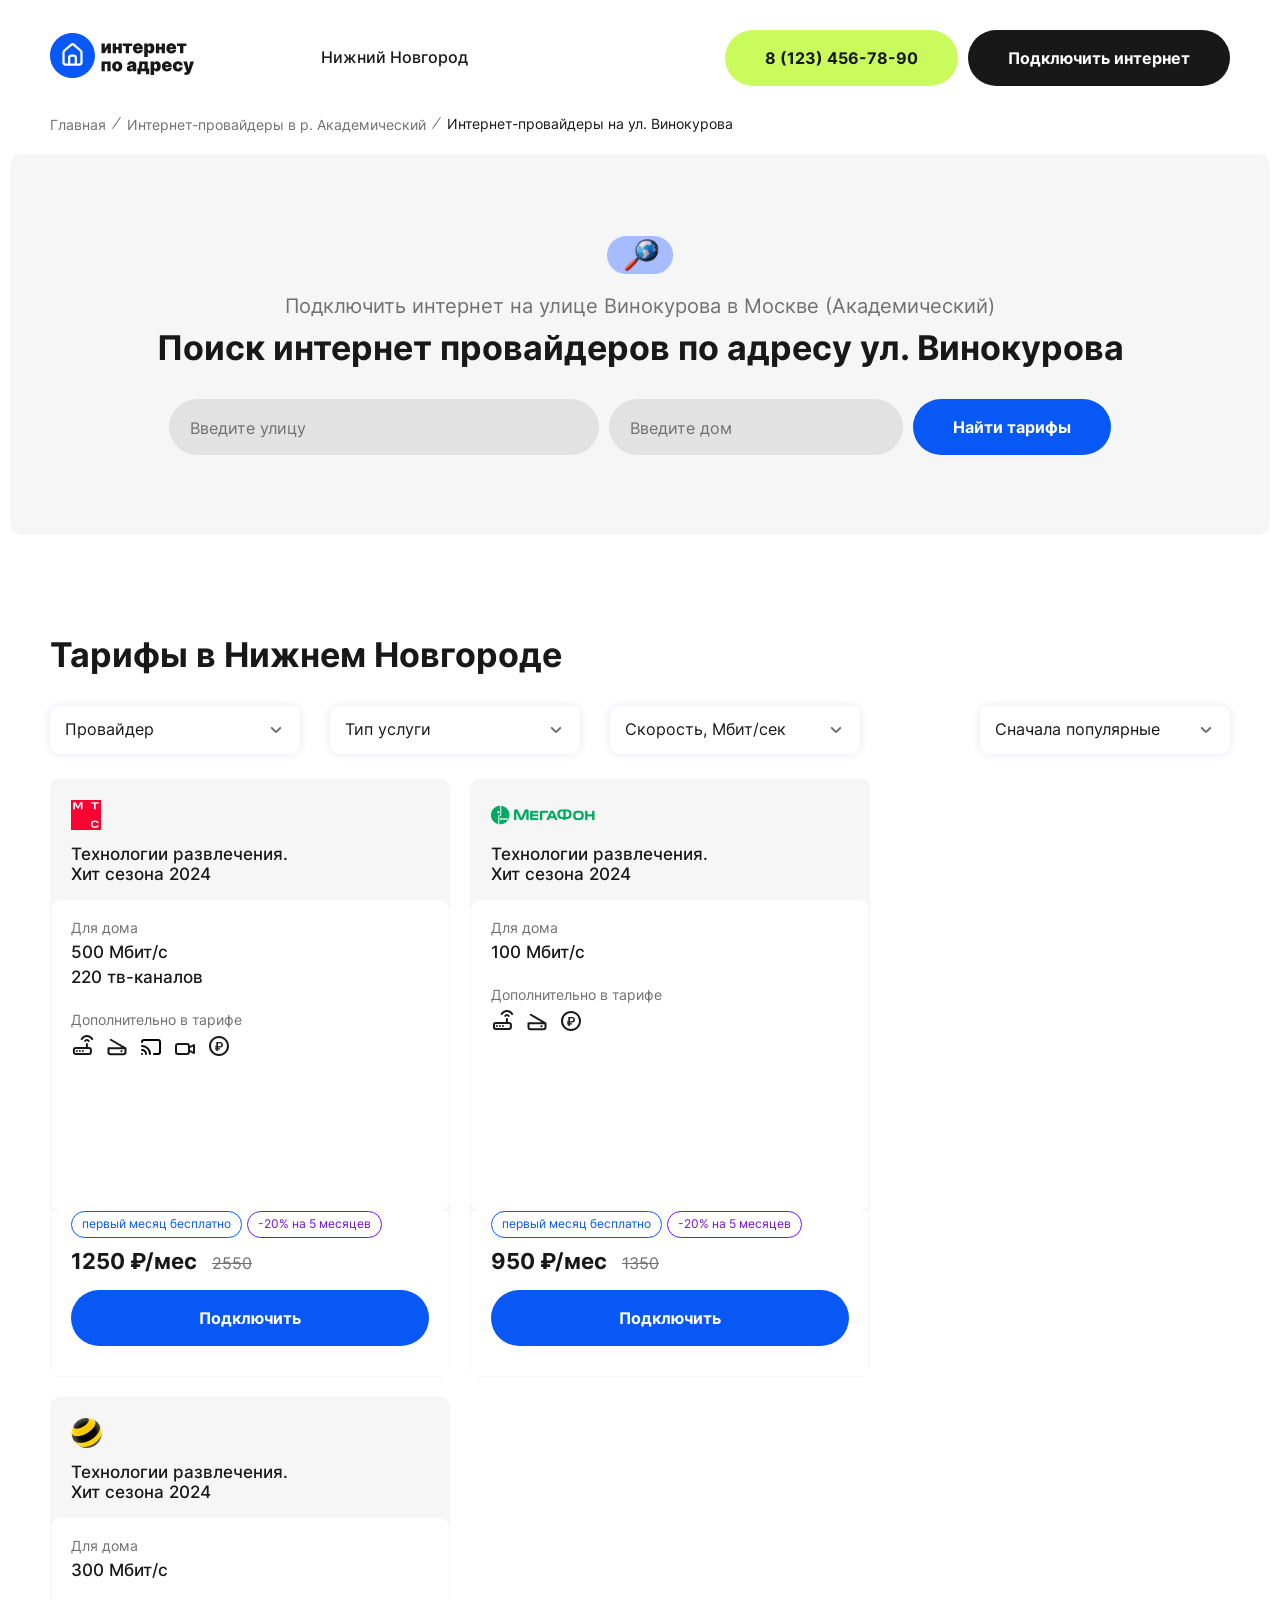
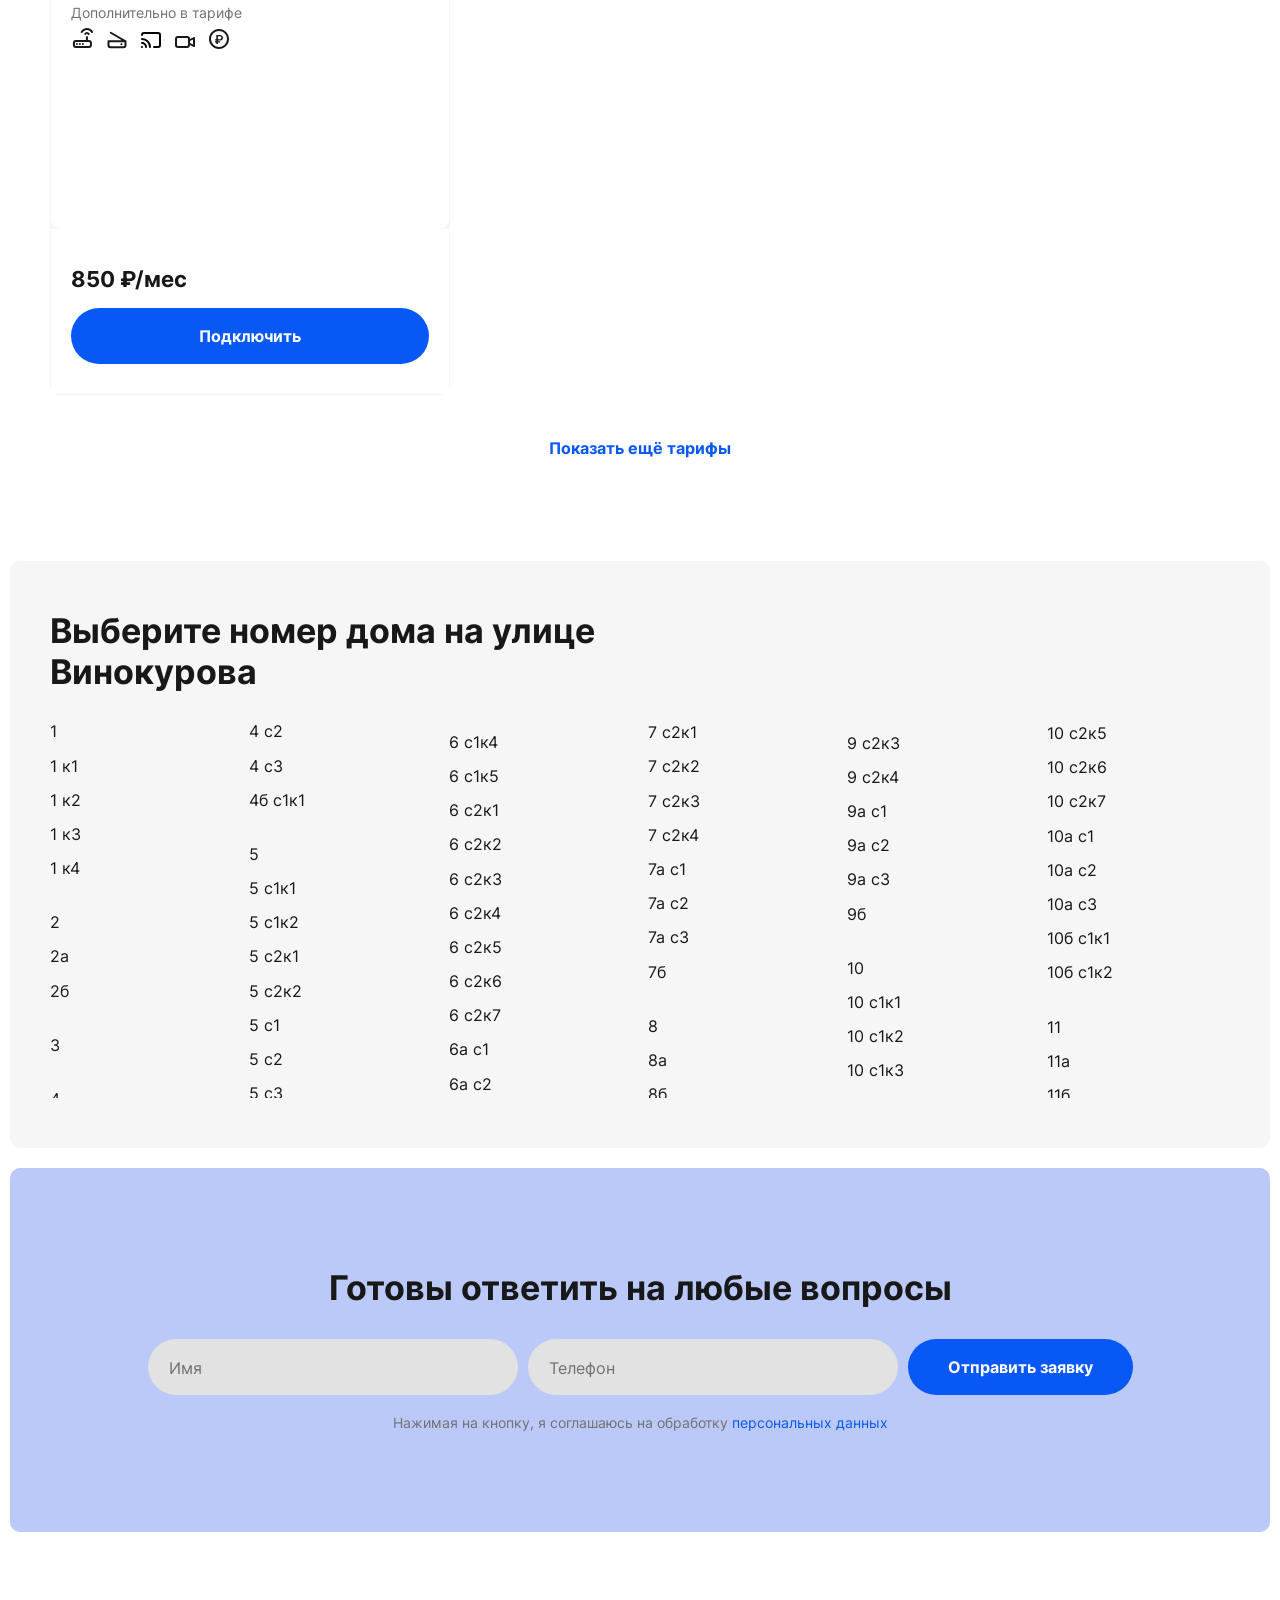
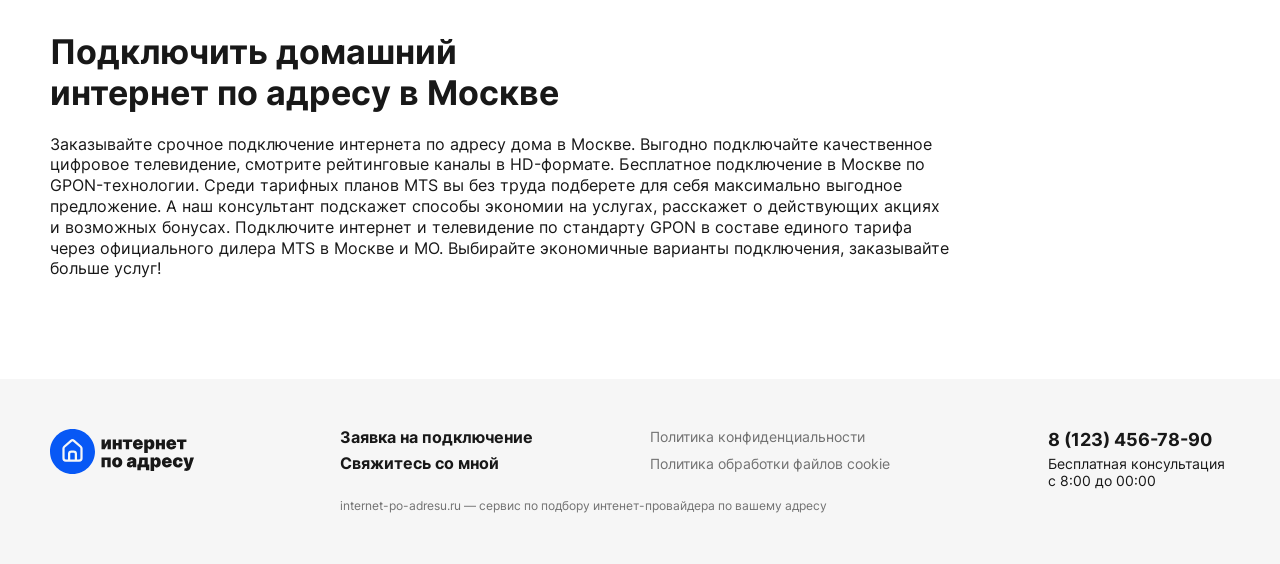
==== streets.html @ 67370a13 "123" ====
<!DOCTYPE html>
<html lang="ru">

<head>
  <meta charset="UTF-8">
  <meta name="viewport" content="width=device-width, initial-scale=1.0">
  <title>Интернет по адресу</title>
  <link rel="stylesheet" href="./style/index.css">
  <script defer type="module" src="./script/index.js"></script>
</head>

<body>
  <header>
    <div class="container">
      <div class="header-content">
        <a href="/" class="header-logo-mob">
          <svg width="40" height="40" fill="none" xmlns="http://www.w3.org/2000/svg">
            <rect width="40" height="40" rx="20" fill="#fff" />
            <path d="M18 22v5h4v-5a1 1 0 0 0-1-1h-2a1 1 0 0 0-1 1z" fill="#0758F5" />
            <path
              d="M26.707 26.707A1 1 0 0 0 27 26v-8.75a1 1 0 0 0-.34-.75l-6-5.25a1 1 0 0 0-1.32 0l-6 5.25a1 1 0 0 0-.34.75V26a1 1 0 0 0 1 1h2v-5a3 3 0 0 1 3-3h2a3 3 0 0 1 3 3v5h2a1 1 0 0 0 .707-.293z"
              fill="#0758F5" />
            <path fill-rule="evenodd" clip-rule="evenodd"
              d="M20 40c11.046 0 20-8.954 20-20S31.046 0 20 0 0 8.954 0 20s8.954 20 20 20zm2-30.26L28 15a3 3 0 0 1 1 2.25V26a3 3 0 0 1-3 3H14a3 3 0 0 1-3-3v-8.74A2.999 2.999 0 0 1 12 15l6-5.26a3 3 0 0 1 4 0z"
              fill="#0758F5" />
          </svg>
        </a>
        <a class="header-logo" href="/">
          <svg width="144" height="45" fill="none" xmlns="http://www.w3.org/2000/svg">
            <path
              d="m54.845 15.75 2.736-5.318h3.324v9.818H57.58v-5.344l-2.736 5.344H51.52v-9.818h3.324v5.318zM69.707 13.986v2.633h-4.935v-2.633h4.935zm-3.682-3.554v9.818H62.7v-9.818h3.324zm5.753 0v9.818h-3.299v-9.818h3.299zM72.71 13.065v-2.633h9.511v2.633h-3.12v7.185h-3.323v-7.185h-3.069zM87.99 20.429c-1.048 0-1.952-.2-2.71-.6a4.21 4.21 0 0 1-1.745-1.74c-.405-.758-.608-1.666-.608-2.722 0-1.015.205-1.901.614-2.66a4.385 4.385 0 0 1 1.732-1.77c.746-.422 1.626-.633 2.64-.633.742 0 1.413.115 2.014.345.6.23 1.114.565 1.54 1.004.427.434.755.963.985 1.585.23.622.345 1.323.345 2.103v.818h-8.77v-1.943h5.523a1.354 1.354 0 0 0-.218-.742 1.384 1.384 0 0 0-.556-.505 1.635 1.635 0 0 0-.786-.185c-.285 0-.548.062-.786.185-.239.12-.43.286-.575.499-.141.213-.216.462-.224.748v2.097c0 .315.066.596.198.843s.322.441.569.582c.247.14.545.21.895.21.243 0 .464-.033.665-.101.204-.069.379-.167.524-.294.145-.133.251-.29.32-.473h3.221a3.67 3.67 0 0 1-.786 1.777c-.414.498-.961.886-1.643 1.163-.678.273-1.47.409-2.378.409zM94.237 23.932v-13.5h3.503v1.713h.076c.128-.332.316-.637.563-.914a2.68 2.68 0 0 1 .92-.671c.367-.17.793-.256 1.279-.256.648 0 1.263.173 1.847.518.588.345 1.066.888 1.432 1.63.371.741.556 1.704.556 2.889 0 1.133-.177 2.073-.53 2.819-.35.745-.819 1.302-1.407 1.668a3.545 3.545 0 0 1-1.924.55c-.46 0-.871-.075-1.233-.224a2.849 2.849 0 0 1-.92-.62 2.868 2.868 0 0 1-.583-.895h-.05v5.293h-3.53zm3.452-8.591c0 .477.061.89.185 1.24.128.345.307.614.537.805a1.3 1.3 0 0 0 .837.282c.324 0 .599-.092.825-.275.23-.188.405-.454.524-.8.124-.349.185-.766.185-1.252s-.061-.901-.185-1.246c-.119-.35-.294-.616-.524-.8a1.249 1.249 0 0 0-.825-.28 1.3 1.3 0 0 0-.837.28c-.23.184-.41.45-.537.8-.124.345-.185.76-.185 1.246zM112.897 13.986v2.633h-4.935v-2.633h4.935zm-3.682-3.554v9.818h-3.324v-9.818h3.324zm5.753 0v9.818h-3.298v-9.818h3.298zM121.354 20.429c-1.048 0-1.952-.2-2.71-.6a4.21 4.21 0 0 1-1.745-1.74c-.405-.758-.608-1.666-.608-2.722 0-1.015.205-1.901.614-2.66a4.39 4.39 0 0 1 1.732-1.77c.746-.422 1.626-.633 2.64-.633.742 0 1.413.115 2.014.345.601.23 1.114.565 1.54 1.004.427.434.755.963.985 1.585.23.622.345 1.323.345 2.103v.818h-8.77v-1.943h5.523a1.35 1.35 0 0 0-.218-.742 1.378 1.378 0 0 0-.556-.505 1.634 1.634 0 0 0-.786-.185c-.285 0-.548.062-.786.185-.239.12-.431.286-.575.499a1.398 1.398 0 0 0-.224.748v2.097c0 .315.066.596.198.843s.322.441.569.582c.247.14.545.21.895.21.243 0 .464-.033.665-.101.204-.069.379-.167.524-.294.145-.133.251-.29.319-.473h3.222a3.674 3.674 0 0 1-.786 1.777c-.414.498-.961.886-1.643 1.163-.678.273-1.47.409-2.378.409zM126.939 13.065v-2.633h9.512v2.633h-3.12v7.185h-3.324v-7.185h-3.068zM51.521 38.25v-9.818h9.154v9.818H57.35v-7.185h-2.557v7.185H51.52zM67.203 38.429c-1.066 0-1.978-.211-2.736-.633a4.352 4.352 0 0 1-1.745-1.777c-.405-.763-.608-1.647-.608-2.652 0-1.006.203-1.888.608-2.647a4.3 4.3 0 0 1 1.745-1.777c.758-.426 1.67-.639 2.736-.639 1.065 0 1.977.213 2.736.64a4.302 4.302 0 0 1 1.745 1.776c.404.759.607 1.64.607 2.647 0 1.005-.203 1.89-.607 2.652a4.353 4.353 0 0 1-1.745 1.777c-.759.422-1.671.633-2.736.633zm.025-2.608c.299 0 .556-.1.774-.3.217-.2.385-.486.505-.857.119-.37.179-.812.179-1.323 0-.516-.06-.957-.18-1.323-.119-.371-.287-.657-.504-.857-.218-.2-.475-.3-.774-.3-.315 0-.586.1-.812.3-.225.2-.398.486-.517.857-.12.366-.18.807-.18 1.323 0 .511.06.952.18 1.323.119.37.291.656.517.857.226.2.497.3.812.3zM80.044 38.403c-.626 0-1.18-.102-1.661-.306a2.498 2.498 0 0 1-1.125-.946c-.273-.422-.41-.96-.41-1.611 0-.537.092-.995.275-1.374.184-.384.44-.697.767-.94a3.62 3.62 0 0 1 1.145-.556 6.93 6.93 0 0 1 1.419-.25c.55-.042.99-.093 1.323-.153.337-.064.58-.151.728-.262a.546.546 0 0 0 .224-.454v-.025a.673.673 0 0 0-.294-.588c-.196-.137-.447-.205-.754-.205-.337 0-.612.075-.825.224-.209.145-.334.368-.377.67h-3.247a3.345 3.345 0 0 1 .569-1.648c.34-.507.837-.912 1.49-1.215.651-.307 1.465-.46 2.441-.46.703 0 1.334.083 1.892.25a4.39 4.39 0 0 1 1.426.683c.392.29.69.63.895 1.023.208.388.313.81.313 1.266v6.724h-3.299v-1.38h-.076a2.832 2.832 0 0 1-.716.888c-.277.226-.595.39-.953.492a4.2 4.2 0 0 1-1.17.153zm1.151-2.224c.269 0 .52-.055.754-.166.24-.111.433-.27.582-.48.15-.208.224-.462.224-.76v-.818a4.508 4.508 0 0 1-.633.205 8.674 8.674 0 0 1-.773.153 2.008 2.008 0 0 0-.672.21.996.996 0 0 0-.383.352.885.885 0 0 0-.122.46c0 .273.096.482.288.627.192.144.437.217.735.217zM87.356 41.165V35.59h.716c.225-.09.402-.3.53-.633.132-.337.232-.73.3-1.182.073-.452.124-.908.154-1.368l.09-1.215.204-2.761h8.387v7.159h1.534v5.574h-3.324V38.25h-5.165v2.915h-3.426zm4.09-5.574h3.018v-4.602h-2.2v.204c-.05 1.061-.136 1.945-.255 2.653-.12.703-.307 1.285-.562 1.745zM100.583 41.932v-13.5h3.503v1.713h.076a2.97 2.97 0 0 1 .563-.914 2.68 2.68 0 0 1 .92-.671c.367-.17.793-.256 1.279-.256.647 0 1.263.173 1.847.518.588.345 1.065.888 1.432 1.63.371.741.556 1.704.556 2.889 0 1.133-.177 2.073-.531 2.819-.349.746-.818 1.302-1.406 1.668a3.548 3.548 0 0 1-1.924.55 3.22 3.22 0 0 1-1.234-.224 2.85 2.85 0 0 1-.92-.62 2.886 2.886 0 0 1-.582-.895h-.051v5.293h-3.528zm3.451-8.591c0 .477.062.89.186 1.24.128.345.307.614.537.805.234.188.513.282.837.282.324 0 .599-.092.825-.275.23-.188.405-.454.524-.8.123-.349.185-.766.185-1.252s-.062-.901-.185-1.247c-.119-.349-.294-.615-.524-.799a1.25 1.25 0 0 0-.825-.28c-.324 0-.603.093-.837.28-.23.184-.409.45-.537.8-.124.345-.186.76-.186 1.246zM116.942 38.429c-1.048 0-1.952-.2-2.71-.6a4.205 4.205 0 0 1-1.745-1.74c-.405-.758-.608-1.666-.608-2.722 0-1.015.205-1.901.614-2.66a4.383 4.383 0 0 1 1.732-1.77c.746-.422 1.626-.633 2.64-.633.742 0 1.413.115 2.014.345.601.23 1.114.565 1.54 1.004.426.434.754.963.985 1.585.23.622.345 1.323.345 2.103v.818h-8.77v-1.943h5.523a1.357 1.357 0 0 0-.218-.742 1.384 1.384 0 0 0-.556-.505 1.634 1.634 0 0 0-.786-.185 1.68 1.68 0 0 0-.786.186c-.239.119-.431.285-.576.498-.14.213-.215.462-.223.748v2.096c0 .316.066.597.198.844s.321.441.569.582c.247.14.545.21.895.21.242 0 .464-.033.664-.101.205-.069.38-.167.525-.294.144-.133.251-.29.319-.473h3.222a3.674 3.674 0 0 1-.786 1.776c-.414.5-.961.887-1.643 1.164-.678.273-1.47.409-2.378.409zM127.919 38.429c-1.066 0-1.977-.211-2.736-.633a4.35 4.35 0 0 1-1.745-1.777c-.405-.763-.607-1.647-.607-2.652 0-1.006.202-1.888.607-2.647a4.3 4.3 0 0 1 1.745-1.777c.759-.426 1.67-.639 2.736-.639.963 0 1.796.175 2.499.524a3.854 3.854 0 0 1 1.643 1.47c.388.631.584 1.373.588 2.225h-3.273c-.047-.516-.196-.908-.447-1.176-.247-.273-.567-.41-.959-.41-.307 0-.575.09-.805.269-.231.175-.41.441-.537.799-.128.354-.192.799-.192 1.336s.064.984.192 1.342c.127.354.306.62.537.8.23.174.498.261.805.261.26 0 .49-.06.69-.179.201-.123.363-.302.486-.537a2.16 2.16 0 0 0 .23-.869h3.273c-.013.865-.211 1.62-.594 2.263a3.852 3.852 0 0 1-1.63 1.483c-.699.35-1.535.524-2.506.524zM136.253 41.932c-.405 0-.791-.032-1.157-.096a4.883 4.883 0 0 1-.966-.25l.768-2.505c.289.102.554.168.792.198.243.03.45.013.62-.051a.633.633 0 0 0 .377-.364l.077-.18-3.452-10.252h3.682l1.585 6.801h.103l1.611-6.801H144l-3.58 10.636a4.723 4.723 0 0 1-.779 1.458c-.337.434-.78.777-1.33 1.029-.55.251-1.236.377-2.058.377z"
              fill="#181818" />
            <path d="M20.25 24.75v5.625h4.5V24.75a1.125 1.125 0 0 0-1.124-1.125h-2.25a1.125 1.125 0 0 0-1.125 1.125z" fill="#0758F5" />
            <path
              d="M30.046 30.046c.211-.212.33-.498.33-.796v-9.844a1.124 1.124 0 0 0-.383-.843l-6.75-5.907a1.125 1.125 0 0 0-1.485 0l-6.75 5.906a1.125 1.125 0 0 0-.383.844v9.844a1.125 1.125 0 0 0 1.126 1.125H18V24.75a3.375 3.375 0 0 1 3.375-3.375h2.25A3.375 3.375 0 0 1 27 24.75v5.625h2.25c.298 0 .584-.119.795-.33z"
              fill="#0758F5" />
            <path fill-rule="evenodd" clip-rule="evenodd"
              d="M22.5 45c12.427 0 22.501-10.074 22.501-22.5S34.927 0 22.501 0C10.073 0 0 10.074 0 22.5S10.074 45 22.5 45zm2.25-34.043 6.75 5.918a3.374 3.374 0 0 1 1.126 2.531v9.844a3.375 3.375 0 0 1-3.375 3.375h-13.5a3.375 3.375 0 0 1-3.376-3.375v-9.832a3.375 3.375 0 0 1 1.125-2.543l6.75-5.918a3.375 3.375 0 0 1 4.5 0z"
              fill="#0758F5" />
          </svg>
        </a>
        <span onclick="openCitiesPopup();" class="header-city txt-med">Нижний Новгород</span>
        <div class="header-buttons">
          <a class="show-mob" href="tel:#">
            <svg width="40" height="40" fill="none" xmlns="http://www.w3.org/2000/svg">
              <rect width="40" height="40" rx="20" fill="#CAFB5C" />
              <path
                d="M25.64 20.774c-.165 0-.338-.053-.503-.09a7.088 7.088 0 0 1-.986-.295 1.501 1.501 0 0 0-1.867.755l-.166.34a9.165 9.165 0 0 1-2.002-1.51 9.19 9.19 0 0 1-1.505-2.008l.316-.212a1.508 1.508 0 0 0 .752-1.872 7.826 7.826 0 0 1-.293-.989 5.632 5.632 0 0 1-.09-.513 2.266 2.266 0 0 0-.784-1.358 2.254 2.254 0 0 0-1.475-.522H14.78a2.254 2.254 0 0 0-2.183 1.613c-.094.311-.12.64-.075.961a14.36 14.36 0 0 0 4.093 8.352 14.286 14.286 0 0 0 8.342 4.074h.286a2.255 2.255 0 0 0 2.258-2.272v-2.265a2.268 2.268 0 0 0-1.86-2.19zm.377 4.53a.758.758 0 0 1-.544.726.786.786 0 0 1-.329.028 12.781 12.781 0 0 1-7.442-3.676 12.848 12.848 0 0 1-3.63-7.481.825.825 0 0 1 .188-.62.753.753 0 0 1 .565-.256h2.258a.751.751 0 0 1 .752.596c.03.207.068.41.113.612.087.398.203.789.346 1.17l-1.053.49a.753.753 0 0 0-.37 1.005 10.922 10.922 0 0 0 5.27 5.284.75.75 0 0 0 .572 0 .753.753 0 0 0 .429-.392l.466-1.057c.39.14.787.255 1.19.347.2.045.404.083.61.113a.752.752 0 0 1 .594.755l.015 2.355z"
                fill="#181818" />
            </svg>
          </a>
          <a class="button lime hide-mob" href="tel:#">8 (123) 456-78-90</a>
          <button onclick="openOrderPopup();" class="button black hide-desc">Подключить интернет</button>
        </div>
      </div>
    </div>
  </header>
  <main>
    <!-- breadcrumbs -->
    <section class="container">
      <ul class="breadcrumbs hide-laptop">
        <li class="crumb">
          <a href="#">Главная</a>
        </li>
        <li class="crumb">
          <a href="#">Интернет-провайдеры в р. Академический</a>
        </li>
        <li class="crumb current">Интернет-провайдеры на ул. Винокурова</li>
      </ul>
    </section>

    <!-- main form -->
    <section class="container bg-gray-50 block br-10 main-form streets">
      <img class="top-search" src="./images/loupe.png" />
      <h1 class="main-min">Подключить интернет на улице Винокурова в Москве (Академический)</h1>
      <h2 class="">Поиск интернет провайдеров по адресу ул. Винокурова</h2>
      <form class="form">
        <label class="text-input bg-gray-100 street" data-type="text">
          <input type="text" name="street" />
          <span class="label-text">Введите улицу</span>
          <span class="error"></span>
          <span class="reset">
            <svg width="24" height="24" fill="none" xmlns="http://www.w3.org/2000/svg">
              <path
                d="m13.41 12 4.3-4.29a1.004 1.004 0 1 0-1.42-1.42L12 10.59l-4.29-4.3a1.004 1.004 0 0 0-1.42 1.42l4.3 4.29-4.3 4.29a1 1 0 0 0 0 1.42.998.998 0 0 0 1.42 0l4.29-4.3 4.29 4.3a.998.998 0 0 0 1.42 0 .997.997 0 0 0 .219-1.095.998.998 0 0 0-.22-.325L13.41 12z"
                fill="#717171" />
            </svg>
          </span>
        </label>
        <label class="text-input bg-gray-100 house" data-type="text">
          <input type="text" name="house" />
          <span class="label-text">Введите дом</span>
          <span class="error"></span>
          <span class="reset">
            <svg width="24" height="24" fill="none" xmlns="http://www.w3.org/2000/svg">
              <path
                d="m13.41 12 4.3-4.29a1.004 1.004 0 1 0-1.42-1.42L12 10.59l-4.29-4.3a1.004 1.004 0 0 0-1.42 1.42l4.3 4.29-4.3 4.29a1 1 0 0 0 0 1.42.998.998 0 0 0 1.42 0l4.29-4.3 4.29 4.3a.998.998 0 0 0 1.42 0 .997.997 0 0 0 .219-1.095.998.998 0 0 0-.22-.325L13.41 12z"
                fill="#717171" />
            </svg>
          </span>
        </label>
        <button class="submit button blue">Найти тарифы</button>
      </form>
    </section>
    <!-- tariffs -->
    <section class="container block" tariff-cards-container>
      <h2>Тарифы в Нижнем Новгороде</h2>
      <div class="filter-area hide-desc">
        <div class="filters-container">
          <div class="filter" filter-execute_property="provider" filter-type="checkbox">
            <div class="filter-tab">
              <span class="text" data-default_text="Провайдер" data-all_text="Провайдер - все">Провайдер</span>
              <span class="arr">
                <svg width="18" height="18" fill="none" xmlns="http://www.w3.org/2000/svg">
                  <path
                    d="M13.955 6.28a1.015 1.015 0 0 0-.702-.28c-.263 0-.515.1-.702.28l-3.576 3.4-3.526-3.4A1.015 1.015 0 0 0 4.747 6c-.263 0-.516.1-.702.28a.96.96 0 0 0-.295.681.93.93 0 0 0 .295.682l4.223 4.073a1.027 1.027 0 0 0 1.414 0l4.273-4.073a.93.93 0 0 0 0-1.364z"
                    fill="#717171" />
                </svg>
              </span>
            </div>
            <div class="filter-content">
              <div class="filter-items">
                <div class="item">
                  <span class="text">Все</span>
                  <label>
                    <input type="checkbox" name="provider-all" value="all">
                    <span class="checkmark checkbox"></span>
                  </label>
                </div>
                <div class="item">
                  <span class="text">МТС</span>
                  <label>
                    <input type="checkbox" name="mts" value="МТС">
                    <span class="checkmark checkbox"></span>
                  </label>
                </div>
                <div class="item">
                  <span class="text">Билайн</span>
                  <label>
                    <input type="checkbox" name="beeline" value="Билайн">
                    <span class="checkmark checkbox"></span>
                  </label>
                </div>
                <div class="item">
                  <span class="text">Ростелеком</span>
                  <label>
                    <input type="checkbox" name="rt" value="Ростелеком">
                    <span class="checkmark checkbox"></span>
                  </label>
                </div>
                <div class="item">
                  <span class="text">Мегафон</span>
                  <label>
                    <input type="checkbox" name="megafon" value="Мегафон">
                    <span class="checkmark checkbox"></span>
                  </label>
                </div>
                <div class="item">
                  <span class="text">Дом.ру</span>
                  <label>
                    <input type="checkbox" name="domru" value="Дом.ру">
                    <span class="checkmark checkbox"></span>
                  </label>
                </div>
                <div class="item">
                  <span class="text">Ринет</span>
                  <label>
                    <input type="checkbox" name="rinet" value="Ринет">
                    <span class="checkmark checkbox"></span>
                  </label>
                </div>
                <div class="item">
                  <span class="text">2KOM</span>
                  <label>
                    <input type="checkbox" name="2kom" value="2KOM">
                    <span class="checkmark checkbox"></span>
                  </label>
                </div>
                <div class="item">
                  <span class="text">Tele2</span>
                  <label>
                    <input type="checkbox" name="tele2" value="Tele2">
                    <span class="checkmark checkbox"></span>
                  </label>
                </div>
                <div class="item">
                  <span class="text">ТТК</span>
                  <label>
                    <input type="checkbox" name="ttk" value="ТТК">
                    <span class="checkmark checkbox"></span>
                  </label>
                </div>
                <div class="item">
                  <span class="text">Акадо</span>
                  <label>
                    <input type="checkbox" name="akado" value="Акадо">
                    <span class="checkmark checkbox"></span>
                  </label>
                </div>
                <div class="item">
                  <span class="text">Марьино</span>
                  <label>
                    <input type="checkbox" name="marino" value="Марьино">
                    <span class="checkmark checkbox"></span>
                  </label>
                </div>
              </div>
              <div class="filter-buttons">
                <button class="reset simple-button violet" disabled>Сбросить</button>
                <button class="execute simple-button blue" disabled>Применить</button>
              </div>
            </div>
          </div>
          <div class="filter" filter-execute_property="type" filter-type="checkbox">
            <div class="filter-tab">
              <span class="text" data-default_text="Тип услуги" data-all_text="Тип услуги - все">Тип услуги</span>
              <span class="arr">
                <svg width="18" height="18" fill="none" xmlns="http://www.w3.org/2000/svg">
                  <path
                    d="M13.955 6.28a1.015 1.015 0 0 0-.702-.28c-.263 0-.515.1-.702.28l-3.576 3.4-3.526-3.4A1.015 1.015 0 0 0 4.747 6c-.263 0-.516.1-.702.28a.96.96 0 0 0-.295.681.93.93 0 0 0 .295.682l4.223 4.073a1.027 1.027 0 0 0 1.414 0l4.273-4.073a.93.93 0 0 0 0-1.364z"
                    fill="#717171" />
                </svg>
              </span>
            </div>
            <div class="filter-content">
              <div class="filter-items">
                <div class="item">
                  <span class="text">Все</span>
                  <label>
                    <input type="checkbox" name="type-all" value="all">
                    <span class="checkmark checkbox"></span>
                  </label>
                </div>
                <div class="item">
                  <span class="text">Только интернет</span>
                  <label>
                    <input type="checkbox" name="internet" value="интернет">
                    <span class="checkmark checkbox"></span>
                  </label>
                </div>
                <div class="item">
                  <span class="text">Интернет и ТВ</span>
                  <label>
                    <input type="checkbox" name="internet-tv" value="интернет и ТВ">
                    <span class="checkmark checkbox"></span>
                  </label>
                </div>
                <div class="item">
                  <span class="text">Интернет, ТВ и связь</span>
                  <label>
                    <input type="checkbox" name="internet-tv-mob" value="интернет, ТВ и связь">
                    <span class="checkmark checkbox"></span>
                  </label>
                </div>
                <div class="item">
                  <span class="text">Интернет и связь</span>
                  <label>
                    <input type="checkbox" name="internet-mob" value="интернет и связь">
                    <span class="checkmark checkbox"></span>
                  </label>
                </div>
              </div>
              <div class="filter-buttons">
                <button class="reset simple-button violet" disabled>Сбросить</button>
                <button class="execute simple-button blue" disabled>Применить</button>
              </div>
            </div>
          </div>
          <div class="filter" filter-execute_property="speed" filter-type="speed">
            <div class="filter-tab">
              <span class="text" data-default_text="Скорость, Мбит/сек" data-all_text="Скорость - любая">Скорость, Мбит/сек</span>
              <span class="arr">
                <svg width="18" height="18" fill="none" xmlns="http://www.w3.org/2000/svg">
                  <path
                    d="M13.955 6.28a1.015 1.015 0 0 0-.702-.28c-.263 0-.515.1-.702.28l-3.576 3.4-3.526-3.4A1.015 1.015 0 0 0 4.747 6c-.263 0-.516.1-.702.28a.96.96 0 0 0-.295.681.93.93 0 0 0 .295.682l4.223 4.073a1.027 1.027 0 0 0 1.414 0l4.273-4.073a.93.93 0 0 0 0-1.364z"
                    fill="#717171" />
                </svg>
              </span>
            </div>
            <div class="filter-content">
              <div class="filter-items">
                <div class="item">
                  <span class="text">Любая</span>
                  <label>
                    <input type="radio" name="speed" value="all">
                    <span class="checkmark radio"></span>
                  </label>
                </div>
                <div class="item">
                  <span class="text">до 100 Мбит/с</span>
                  <label>
                    <input type="radio" name="speed" value="100">
                    <span class="checkmark radio"></span>
                  </label>
                </div>
                <div class="item">
                  <span class="text">до 300 Мбит/с</span>
                  <label>
                    <input type="radio" name="speed" value="300">
                    <span class="checkmark radio"></span>
                  </label>
                </div>
                <div class="item">
                  <span class="text">до 500 Мбит/с</span>
                  <label>
                    <input type="radio" name="speed" value="500">
                    <span class="checkmark radio"></span>
                  </label>
                </div>
                <div class="item">
                  <span class="text">более 500 Мбит/с</span>
                  <label>
                    <input type="radio" name="speed" value="500+">
                    <span class="checkmark radio"></span>
                  </label>
                </div>
              </div>
              <div class="filter-buttons">
                <button class="reset simple-button violet" disabled>Сбросить</button>
                <button class="execute simple-button blue" disabled>Применить</button>
              </div>
            </div>
          </div>
        </div>
        <div class="sort-container">
          <div class="filter sort">
            <div class="filter-tab">
              <span class="text">Сначала популярные</span>
              <span class="arr">
                <svg width="18" height="18" fill="none" xmlns="http://www.w3.org/2000/svg">
                  <path
                    d="M13.955 6.28a1.015 1.015 0 0 0-.702-.28c-.263 0-.515.1-.702.28l-3.576 3.4-3.526-3.4A1.015 1.015 0 0 0 4.747 6c-.263 0-.516.1-.702.28a.96.96 0 0 0-.295.681.93.93 0 0 0 .295.682l4.223 4.073a1.027 1.027 0 0 0 1.414 0l4.273-4.073a.93.93 0 0 0 0-1.364z"
                    fill="#717171" />
                </svg>
              </span>
            </div>
            <div class="filter-content">
              <div class="filter-items">
                <div class="item">
                  <span class="text">Сначала популярные</span>
                  <label>
                    <input type="radio" name="sort" value="sort-popularity" checked>
                    <span class="checkmark radio"></span>
                  </label>
                </div>
                <div class="item">
                  <span class="text">Сначала по акции</span>
                  <label>
                    <input type="radio" name="sort" value="sort-action">
                    <span class="checkmark radio"></span>
                  </label>
                </div>
                <div class="item">
                  <span class="text">Сначала быстрые</span>
                  <label>
                    <input type="radio" name="sort" value="sort-speed">
                    <span class="checkmark radio"></span>
                  </label>
                </div>
                <div class="item">
                  <span class="text">Сначала дешевые</span>
                  <label>
                    <input type="radio" name="sort" value="sort-price">
                    <span class="checkmark radio"></span>
                  </label>
                </div>
                <div class="item">
                  <span class="text">Сначала дорогие</span>
                  <label>
                    <input type="radio" name="sort" value="sort-max_price">
                    <span class="checkmark radio"></span>
                  </label>
                </div>
              </div>
            </div>
          </div>
        </div>
      </div>
      <div class="show-desc show-filter-container">
        <svg width="20" height="20" fill="none" xmlns="http://www.w3.org/2000/svg">
          <path
            d="M13.183 16.667H17.5a.833.833 0 0 0 0-1.667h-4.317a2.5 2.5 0 0 0-4.7 0H2.5a.833.833 0 1 0 0 1.667h5.983a2.5 2.5 0 0 0 4.7 0zM10 15.833a.833.833 0 1 1 1.665 0 .833.833 0 0 1-1.665 0zm-1.817-5H17.5a.834.834 0 0 0 0-1.666H8.183a2.5 2.5 0 0 0-4.7 0H2.5a.833.833 0 1 0 0 1.666h.983a2.5 2.5 0 0 0 4.7 0zM5 10a.833.833 0 1 1 1.666 0A.833.833 0 0 1 5 10zm9.85-5h2.65a.833.833 0 0 0 0-1.667h-2.65a2.5 2.5 0 0 0-4.7 0H2.5A.833.833 0 0 0 2.5 5h7.65a2.5 2.5 0 0 0 4.7 0zm-3.184-.833a.833.833 0 1 1 1.667 0 .833.833 0 0 1-1.667 0z"
            fill="#0758F5" />
        </svg>
        <button class="show-filters-button simple-button">Фильтры и сортировка</button>
      </div>

      <div class="tariffs-container">
        <div class="tariffs">
          <div class="card" data-filtered filter_by-provider="mts" filter_by-speed="500" filter_by-tariff-type="internet-tv" sort-popularity="5" sort-price="1250"
            sort-max_price="1250" sort-speed="500" sort-action="1">
            <div class="card-head">
              <div class="logo-container">
                <img src="./images/Type=MTS.png" alt="логотип провайдера" loading="lazy" />
              </div>
              <div class="card-title card-bold">Технологии развлечения. Хит сезона 2024</div>
            </div>
            <div class="card-body">
              <div class="options-container">
                <div class="option">
                  <span class="option-label">Для дома</span>
                  <span class="option-info card-bold"><span class="speed">500</span> Мбит/с</span>
                  <span class="option-info card-bold">220 тв-каналов</span>
                </div>
                <div class="option">
                  <span class="option-label">Дополнительно в тарифе</span>
                  <div class="icon-container">
                    <div class="icon router">
                      <svg width="24" height="24" fill="none" xmlns="http://www.w3.org/2000/svg">
                        <path
                          d="M8.9 16a1 1 0 1 0 0 2 1 1 0 0 0 0-2zm-3 0a1 1 0 1 0 0 2 1 1 0 0 0 0-2zm6 0a1 1 0 1 0 0 2 1 1 0 0 0 0-2zM15 7.5a1 1 0 0 1 1.73 0 1 1 0 0 0 1.36.37 1 1 0 0 0 .41-1.37 3 3 0 0 0-5.2 0 1 1 0 0 0 1.7 1zm7-3a7 7 0 0 0-12.12 0A1 1 0 0 0 10.7 6a1 1 0 0 0 .87-.5 5 5 0 0 1 8.66 0 1 1 0 0 0 1.37.37A1 1 0 0 0 22 4.5zM17.9 13h-1v-3a1 1 0 0 0-2 0v3h-10a3 3 0 0 0-3 3v2a3 3 0 0 0 3 3h13a3 3 0 0 0 3-3v-2a3 3 0 0 0-3-3zm1 5a1 1 0 0 1-1 1h-13a1 1 0 0 1-1-1v-2a1 1 0 0 1 1-1h13a1 1 0 0 1 1 1v2z"
                          fill="#181818" />
                      </svg>
                      <ul class="icon-info">
                        <li>Wi-Fi роутер в аренду за 99 руб/мес</li>
                        <li>Wi-Fi роутер в рассрочку за 99 руб/мес</li>
                        <li>Покупка роутера 2500 руб</li>
                      </ul>
                    </div>
                    <div class="icon tv-box">
                      <svg width="24" height="24" fill="none" xmlns="http://www.w3.org/2000/svg">
                        <path
                          d="M21.48 14.13a.65.65 0 0 0-.05-.2.891.891 0 0 0-.08-.17.863.863 0 0 0-.1-.16l-.16-.13-.09-.09-14.72-8.5a1.003 1.003 0 1 0-1 1.74l11.49 6.63H3.5a1 1 0 0 0-1 1v4a3 3 0 0 0 3 3h13a3 3 0 0 0 3-3v-4s-.02-.08-.02-.12zm-2 4.12a1 1 0 0 1-1 1H5.5a1 1 0 0 1-1-1v-3h15l-.02 3zm-3 0a1 1 0 1 0-.369-.07c.124.049.256.073.389.07h-.02z"
                          fill="#181818" />
                      </svg>
                      <ul class="icon-info">
                        <li>ТВ-приставка в аренду за 99 руб/мес</li>
                        <li>ТВ-приставка в рассрочку за 99 руб/мес</li>
                        <li>Покупка ТВ-приставки за 2500 руб</li>
                      </ul>
                    </div>
                    <div class="icon screen">
                      <svg width="24" height="24" fill="none" xmlns="http://www.w3.org/2000/svg">
                        <path
                          d="M3 15a1 1 0 0 0 0 2 3 3 0 0 1 3 3 1 1 0 1 0 2 0 5 5 0 0 0-5-5zm-.71 4.29a1 1 0 1 0 1.42 1.409 1 1 0 0 0-1.42-1.409zM19 5H5a3 3 0 0 0-3 3 1 1 0 0 0 2 0 1 1 0 0 1 1-1h14a1 1 0 0 1 1 1v10a1 1 0 0 1-1 1h-4a1 1 0 0 0 0 2h4a3 3 0 0 0 3-3V8a3 3 0 0 0-3-3zM3 11a1 1 0 0 0 0 2 7 7 0 0 1 7 7 1 1 0 0 0 2 0 9 9 0 0 0-9-9z"
                          fill="#000" />
                      </svg>
                      <ul class="icon-info">
                        <li>Какая-то информация о телевидении</li>
                        <li>Или что это такое?</li>
                      </ul>
                    </div>
                    <div class="icon camera">
                      <svg width="24" height="24" fill="none" xmlns="http://www.w3.org/2000/svg">
                        <path
                          d="M21.53 10.15a1 1 0 0 0-1 0L17 11.89A3 3 0 0 0 14 9H5a3 3 0 0 0-3 3v6a3 3 0 0 0 3 3h9a3 3 0 0 0 3-2.89l3.56 1.78A1 1 0 0 0 21 20a1 1 0 0 0 .875-.514A1 1 0 0 0 22 19v-8a1 1 0 0 0-.47-.85zM15 18a1 1 0 0 1-1 1H5a1 1 0 0 1-1-1v-6a1 1 0 0 1 1-1h9a1 1 0 0 1 1 1v6zm5-.62-3-1.5v-1.76l3-1.5v4.76z"
                          fill="#181818" />
                      </svg>
                      <ul class="icon-info">
                        <li>При подключении данного тарифа, вы можете арендовать камеру видеонаблюдения. <br>Стоимость — 290 ₽/мес за одну камеру, подключить можно до 5
                          камер одновременно</li>
                      </ul>
                    </div>
                    <div class="icon rouble">
                      <svg width="24" height="24" fill="none" xmlns="http://www.w3.org/2000/svg">
                        <path fill-rule="evenodd" clip-rule="evenodd"
                          d="M20 12a8 8 0 1 1-16 0 8 8 0 0 1 16 0zm2 0c0 5.523-4.477 10-10 10S2 17.523 2 12 6.477 2 12 2s10 4.477 10 10zm-11.037 1.612h1.774c.692 0 1.28-.117 1.766-.352.486-.237.857-.564 1.113-.98.256-.419.384-.903.384-1.454 0-.53-.127-1.008-.38-1.433-.25-.428-.618-.766-1.103-1.015-.486-.252-1.08-.378-1.78-.378H9.33v4.271H8v1.34h1.329v.669H8v1.34h1.329V17h1.633v-1.38h1.983v-1.34h-1.982v-.668zm0-1.34h1.739c.38 0 .692-.06.936-.18a1.2 1.2 0 0 0 .547-.502c.121-.213.18-.464.177-.751a1.525 1.525 0 0 0-.177-.756 1.255 1.255 0 0 0-.538-.532c-.239-.132-.542-.197-.91-.197h-1.774v2.918z"
                          fill="#181818" />
                      </svg>
                      <ul class="icon-info">
                        <li>Оплата в рублях</li>
                        <li>Или что это такое?</li>
                      </ul>
                    </div>
                  </div>
                </div>
              </div>
            </div>
            <div class="card-footer">
              <div class="action-marks">
                <span class="action-mark first-month">первый месяц бесплатно</span>
                <span class="action-mark action-length"><span class="percent">-20%</span> на <span class="promo-length">5</span> <span
                    class="month-word">месяцев</span></span>
              </div>
              <div class="price">
                <span class="current-price"><span class="digits">1250</span> ₽/мес</span>
                <span class="old-price">2550</span>
              </div>
              <button onclick="openOrderPopup();" class="button blue wide">Подключить</button>
            </div>
          </div>
          <div class="card" data-filtered filter_by-provider="megafon" filter_by-speed="100" filter_by-tariff-type="internet" sort-popularity="4" sort-price="950"
            sort-max_price="950" sort-speed="100" sort-action="1">
            <div class="card-head">
              <div class="logo-container">
                <img src="./images/Type=Megafon.png" alt="логотип провайдера" loading="lazy" />
              </div>
              <div class="card-title card-bold">Технологии развлечения. Хит сезона 2024</div>
            </div>
            <div class="card-body">
              <div class="options-container">
                <div class="option">
                  <span class="option-label">Для дома</span>
                  <span class="option-info card-bold"><span class="speed">100</span> Мбит/с</span>
                </div>
                <div class="option">
                  <span class="option-label">Дополнительно в тарифе</span>
                  <div class="icon-container">
                    <div class="icon router">
                      <svg width="24" height="24" fill="none" xmlns="http://www.w3.org/2000/svg">
                        <path
                          d="M8.9 16a1 1 0 1 0 0 2 1 1 0 0 0 0-2zm-3 0a1 1 0 1 0 0 2 1 1 0 0 0 0-2zm6 0a1 1 0 1 0 0 2 1 1 0 0 0 0-2zM15 7.5a1 1 0 0 1 1.73 0 1 1 0 0 0 1.36.37 1 1 0 0 0 .41-1.37 3 3 0 0 0-5.2 0 1 1 0 0 0 1.7 1zm7-3a7 7 0 0 0-12.12 0A1 1 0 0 0 10.7 6a1 1 0 0 0 .87-.5 5 5 0 0 1 8.66 0 1 1 0 0 0 1.37.37A1 1 0 0 0 22 4.5zM17.9 13h-1v-3a1 1 0 0 0-2 0v3h-10a3 3 0 0 0-3 3v2a3 3 0 0 0 3 3h13a3 3 0 0 0 3-3v-2a3 3 0 0 0-3-3zm1 5a1 1 0 0 1-1 1h-13a1 1 0 0 1-1-1v-2a1 1 0 0 1 1-1h13a1 1 0 0 1 1 1v2z"
                          fill="#181818" />
                      </svg>
                      <ul class="icon-info">
                        <li>Wi-Fi роутер в аренду за 99 руб/мес</li>
                        <li>Wi-Fi роутер в рассрочку за 99 руб/мес</li>
                        <li>Покупка роутера 2500 руб</li>
                      </ul>
                    </div>
                    <div class="icon tv-box">
                      <svg width="24" height="24" fill="none" xmlns="http://www.w3.org/2000/svg">
                        <path
                          d="M21.48 14.13a.65.65 0 0 0-.05-.2.891.891 0 0 0-.08-.17.863.863 0 0 0-.1-.16l-.16-.13-.09-.09-14.72-8.5a1.003 1.003 0 1 0-1 1.74l11.49 6.63H3.5a1 1 0 0 0-1 1v4a3 3 0 0 0 3 3h13a3 3 0 0 0 3-3v-4s-.02-.08-.02-.12zm-2 4.12a1 1 0 0 1-1 1H5.5a1 1 0 0 1-1-1v-3h15l-.02 3zm-3 0a1 1 0 1 0-.369-.07c.124.049.256.073.389.07h-.02z"
                          fill="#181818" />
                      </svg>
                      <ul class="icon-info">
                        <li>ТВ-приставка в аренду за 99 руб/мес</li>
                        <li>ТВ-приставка в рассрочку за 99 руб/мес</li>
                        <li>Покупка ТВ-приставки за 2500 руб</li>
                      </ul>
                    </div>
                    <div class="icon rouble">
                      <svg width="24" height="24" fill="none" xmlns="http://www.w3.org/2000/svg">
                        <path fill-rule="evenodd" clip-rule="evenodd"
                          d="M20 12a8 8 0 1 1-16 0 8 8 0 0 1 16 0zm2 0c0 5.523-4.477 10-10 10S2 17.523 2 12 6.477 2 12 2s10 4.477 10 10zm-11.037 1.612h1.774c.692 0 1.28-.117 1.766-.352.486-.237.857-.564 1.113-.98.256-.419.384-.903.384-1.454 0-.53-.127-1.008-.38-1.433-.25-.428-.618-.766-1.103-1.015-.486-.252-1.08-.378-1.78-.378H9.33v4.271H8v1.34h1.329v.669H8v1.34h1.329V17h1.633v-1.38h1.983v-1.34h-1.982v-.668zm0-1.34h1.739c.38 0 .692-.06.936-.18a1.2 1.2 0 0 0 .547-.502c.121-.213.18-.464.177-.751a1.525 1.525 0 0 0-.177-.756 1.255 1.255 0 0 0-.538-.532c-.239-.132-.542-.197-.91-.197h-1.774v2.918z"
                          fill="#181818" />
                      </svg>
                      <ul class="icon-info">
                        <li>Оплата в рублях</li>
                        <li>Или что это такое?</li>
                      </ul>
                    </div>
                  </div>
                </div>
              </div>
            </div>
            <div class="card-footer">
              <div class="action-marks">
                <span class="action-mark first-month">первый месяц бесплатно</span>
                <span class="action-mark action-length"><span class="percent">-20%</span> на <span class="promo-length">5</span> <span
                    class="month-word">месяцев</span></span>
              </div>
              <div class="price">
                <span class="current-price"><span class="digits">950</span> ₽/мес</span>
                <span class="old-price">1350</span>
              </div>
              <button onclick="openOrderPopup();" class="button blue wide">Подключить</button>
            </div>
          </div>
          <div class="card" data-filtered filter_by-provider="beeline" filter_by-speed="300" filter_by-tariff-type="internet" sort-popularity="4" sort-price="850"
            sort-max_price="850" sort-speed="300" sort-action="0">
            <div class="card-head">
              <div class="logo-container">
                <img src="./images/Type=Beeline.png" alt="логотип провайдера" loading="lazy" />
              </div>
              <div class="card-title card-bold">Технологии развлечения. Хит сезона 2024</div>
            </div>
            <div class="card-body">
              <div class="options-container">
                <div class="option">
                  <span class="option-label">Для дома</span>
                  <span class="option-info card-bold"><span class="speed">300</span> Мбит/с</span>
                </div>
                <div class="option">
                  <span class="option-label">Дополнительно в тарифе</span>
                  <div class="icon-container">
                    <div class="icon router">
                      <svg width="24" height="24" fill="none" xmlns="http://www.w3.org/2000/svg">
                        <path
                          d="M8.9 16a1 1 0 1 0 0 2 1 1 0 0 0 0-2zm-3 0a1 1 0 1 0 0 2 1 1 0 0 0 0-2zm6 0a1 1 0 1 0 0 2 1 1 0 0 0 0-2zM15 7.5a1 1 0 0 1 1.73 0 1 1 0 0 0 1.36.37 1 1 0 0 0 .41-1.37 3 3 0 0 0-5.2 0 1 1 0 0 0 1.7 1zm7-3a7 7 0 0 0-12.12 0A1 1 0 0 0 10.7 6a1 1 0 0 0 .87-.5 5 5 0 0 1 8.66 0 1 1 0 0 0 1.37.37A1 1 0 0 0 22 4.5zM17.9 13h-1v-3a1 1 0 0 0-2 0v3h-10a3 3 0 0 0-3 3v2a3 3 0 0 0 3 3h13a3 3 0 0 0 3-3v-2a3 3 0 0 0-3-3zm1 5a1 1 0 0 1-1 1h-13a1 1 0 0 1-1-1v-2a1 1 0 0 1 1-1h13a1 1 0 0 1 1 1v2z"
                          fill="#181818" />
                      </svg>
                      <ul class="icon-info">
                        <li>Wi-Fi роутер в аренду за 99 руб/мес</li>
                        <li>Wi-Fi роутер в рассрочку за 99 руб/мес</li>
                        <li>Покупка роутера 2500 руб</li>
                      </ul>
                    </div>
                    <div class="icon tv-box">
                      <svg width="24" height="24" fill="none" xmlns="http://www.w3.org/2000/svg">
                        <path
                          d="M21.48 14.13a.65.65 0 0 0-.05-.2.891.891 0 0 0-.08-.17.863.863 0 0 0-.1-.16l-.16-.13-.09-.09-14.72-8.5a1.003 1.003 0 1 0-1 1.74l11.49 6.63H3.5a1 1 0 0 0-1 1v4a3 3 0 0 0 3 3h13a3 3 0 0 0 3-3v-4s-.02-.08-.02-.12zm-2 4.12a1 1 0 0 1-1 1H5.5a1 1 0 0 1-1-1v-3h15l-.02 3zm-3 0a1 1 0 1 0-.369-.07c.124.049.256.073.389.07h-.02z"
                          fill="#181818" />
                      </svg>
                      <ul class="icon-info">
                        <li>ТВ-приставка в аренду за 99 руб/мес</li>
                        <li>ТВ-приставка в рассрочку за 99 руб/мес</li>
                        <li>Покупка ТВ-приставки за 2500 руб</li>
                      </ul>
                    </div>
                    <div class="icon screen">
                      <svg width="24" height="24" fill="none" xmlns="http://www.w3.org/2000/svg">
                        <path
                          d="M3 15a1 1 0 0 0 0 2 3 3 0 0 1 3 3 1 1 0 1 0 2 0 5 5 0 0 0-5-5zm-.71 4.29a1 1 0 1 0 1.42 1.409 1 1 0 0 0-1.42-1.409zM19 5H5a3 3 0 0 0-3 3 1 1 0 0 0 2 0 1 1 0 0 1 1-1h14a1 1 0 0 1 1 1v10a1 1 0 0 1-1 1h-4a1 1 0 0 0 0 2h4a3 3 0 0 0 3-3V8a3 3 0 0 0-3-3zM3 11a1 1 0 0 0 0 2 7 7 0 0 1 7 7 1 1 0 0 0 2 0 9 9 0 0 0-9-9z"
                          fill="#000" />
                      </svg>
                      <ul class="icon-info">
                        <li>Какая-то информация о телевидении</li>
                        <li>Или что это такое?</li>
                      </ul>
                    </div>
                    <div class="icon camera">
                      <svg width="24" height="24" fill="none" xmlns="http://www.w3.org/2000/svg">
                        <path
                          d="M21.53 10.15a1 1 0 0 0-1 0L17 11.89A3 3 0 0 0 14 9H5a3 3 0 0 0-3 3v6a3 3 0 0 0 3 3h9a3 3 0 0 0 3-2.89l3.56 1.78A1 1 0 0 0 21 20a1 1 0 0 0 .875-.514A1 1 0 0 0 22 19v-8a1 1 0 0 0-.47-.85zM15 18a1 1 0 0 1-1 1H5a1 1 0 0 1-1-1v-6a1 1 0 0 1 1-1h9a1 1 0 0 1 1 1v6zm5-.62-3-1.5v-1.76l3-1.5v4.76z"
                          fill="#181818" />
                      </svg>
                      <ul class="icon-info">
                        <li>При подключении данного тарифа, вы можете арендовать камеру видеонаблюдения. <br>Стоимость — 290 ₽/мес за одну камеру, подключить можно до 5
                          камер одновременно</li>
                      </ul>
                    </div>
                    <div class="icon rouble">
                      <svg width="24" height="24" fill="none" xmlns="http://www.w3.org/2000/svg">
                        <path fill-rule="evenodd" clip-rule="evenodd"
                          d="M20 12a8 8 0 1 1-16 0 8 8 0 0 1 16 0zm2 0c0 5.523-4.477 10-10 10S2 17.523 2 12 6.477 2 12 2s10 4.477 10 10zm-11.037 1.612h1.774c.692 0 1.28-.117 1.766-.352.486-.237.857-.564 1.113-.98.256-.419.384-.903.384-1.454 0-.53-.127-1.008-.38-1.433-.25-.428-.618-.766-1.103-1.015-.486-.252-1.08-.378-1.78-.378H9.33v4.271H8v1.34h1.329v.669H8v1.34h1.329V17h1.633v-1.38h1.983v-1.34h-1.982v-.668zm0-1.34h1.739c.38 0 .692-.06.936-.18a1.2 1.2 0 0 0 .547-.502c.121-.213.18-.464.177-.751a1.525 1.525 0 0 0-.177-.756 1.255 1.255 0 0 0-.538-.532c-.239-.132-.542-.197-.91-.197h-1.774v2.918z"
                          fill="#181818" />
                      </svg>
                      <ul class="icon-info">
                        <li>Оплата в рублях</li>
                        <li>Или что это такое?</li>
                      </ul>
                    </div>
                  </div>
                </div>
              </div>
            </div>
            <div class="card-footer">
              <div class="action-marks"></div>
              <div class="price">
                <span class="current-price"><span class="digits">850</span> ₽/мес</span>
              </div>
              <button onclick="openOrderPopup();" class="button blue wide">Подключить</button>
            </div>
          </div>
          <div class="card" data-filtered filter_by-provider="tele2" filter_by-speed="500+" filter_by-tariff-type="internet-tv-mob" sort-popularity="3" sort-price="350"
            sort-max_price="900" sort-speed="900" sort-action="1">
            <div class="card-head">
              <div class="logo-container">
                <img src="./images/Type=Tele2.png" alt="логотип провайдера" loading="lazy" />
              </div>
              <div class="card-title card-bold">Технологии развлечения. Хит сезона 2024</div>
            </div>
            <div class="card-body">
              <div class="options-container">
                <div class="option">
                  <span class="option-label">Для дома</span>
                  <span class="option-info card-bold"><span class="speed">500</span> Мбит/с</span>
                  <div class="range">
                    <input type="range" min="0" max="3" value="2"
                      data-options="[{&quot;speed&quot;:100,&quot;price&quot;:350,&quot;discount_price&quot;:null,&quot;promo_duration&quot;:null,&quot;promo_percentage&quot;:null,&quot;first_month&quot;:null},{&quot;speed&quot;:300,&quot;price&quot;:600,&quot;discount_price&quot;:400,&quot;promo_duration&quot;:null,&quot;promo_percentage&quot;:null,&quot;first_month&quot;:true},{&quot;speed&quot;:500,&quot;price&quot;:650,&quot;discount_price&quot;:550,&quot;promo_duration&quot;:3,&quot;promo_percentage&quot;:20,&quot;first_month&quot;:null},{&quot;speed&quot;:900,&quot;price&quot;:900,&quot;discount_price&quot;:null,&quot;promo_duration&quot;:5,&quot;promo_percentage&quot;:null,&quot;first_month&quot;:true}]" />
                    <div class="range-speeds">
                      <span>100</span>
                      <span>300</span>
                      <span>500</span>
                      <span>900</span>
                    </div>
                  </div>
                  <span class="option-info card-bold">220 тв-каналов</span>
                </div>
                <div class="option">
                  <span class="option-label">Мобильная связь</span>
                  <span class="option-info mobile card-bold">50 Гб <svg width="24" height="24" fill="none" xmlns="http://www.w3.org/2000/svg">
                      <path d="m17.001 5-10 14" stroke="#717171" stroke-linecap="round" stroke-linejoin="round" />
                    </svg> 1500 минут</span>
                </div>
                <div class="option">
                  <span class="option-label">Дополнительно в тарифе</span>
                  <div class="icon-container">
                    <div class="icon router">
                      <svg width="24" height="24" fill="none" xmlns="http://www.w3.org/2000/svg">
                        <path
                          d="M8.9 16a1 1 0 1 0 0 2 1 1 0 0 0 0-2zm-3 0a1 1 0 1 0 0 2 1 1 0 0 0 0-2zm6 0a1 1 0 1 0 0 2 1 1 0 0 0 0-2zM15 7.5a1 1 0 0 1 1.73 0 1 1 0 0 0 1.36.37 1 1 0 0 0 .41-1.37 3 3 0 0 0-5.2 0 1 1 0 0 0 1.7 1zm7-3a7 7 0 0 0-12.12 0A1 1 0 0 0 10.7 6a1 1 0 0 0 .87-.5 5 5 0 0 1 8.66 0 1 1 0 0 0 1.37.37A1 1 0 0 0 22 4.5zM17.9 13h-1v-3a1 1 0 0 0-2 0v3h-10a3 3 0 0 0-3 3v2a3 3 0 0 0 3 3h13a3 3 0 0 0 3-3v-2a3 3 0 0 0-3-3zm1 5a1 1 0 0 1-1 1h-13a1 1 0 0 1-1-1v-2a1 1 0 0 1 1-1h13a1 1 0 0 1 1 1v2z"
                          fill="#181818" />
                      </svg>
                      <ul class="icon-info">
                        <li>Wi-Fi роутер в аренду за 99 руб/мес</li>
                        <li>Wi-Fi роутер в рассрочку за 99 руб/мес</li>
                        <li>Покупка роутера 2500 руб</li>
                      </ul>
                    </div>
                    <div class="icon tv-box">
                      <svg width="24" height="24" fill="none" xmlns="http://www.w3.org/2000/svg">
                        <path
                          d="M21.48 14.13a.65.65 0 0 0-.05-.2.891.891 0 0 0-.08-.17.863.863 0 0 0-.1-.16l-.16-.13-.09-.09-14.72-8.5a1.003 1.003 0 1 0-1 1.74l11.49 6.63H3.5a1 1 0 0 0-1 1v4a3 3 0 0 0 3 3h13a3 3 0 0 0 3-3v-4s-.02-.08-.02-.12zm-2 4.12a1 1 0 0 1-1 1H5.5a1 1 0 0 1-1-1v-3h15l-.02 3zm-3 0a1 1 0 1 0-.369-.07c.124.049.256.073.389.07h-.02z"
                          fill="#181818" />
                      </svg>
                      <ul class="icon-info">
                        <li>ТВ-приставка в аренду за 99 руб/мес</li>
                        <li>ТВ-приставка в рассрочку за 99 руб/мес</li>
                        <li>Покупка ТВ-приставки за 2500 руб</li>
                      </ul>
                    </div>
                    <div class="icon screen">
                      <svg width="24" height="24" fill="none" xmlns="http://www.w3.org/2000/svg">
                        <path
                          d="M3 15a1 1 0 0 0 0 2 3 3 0 0 1 3 3 1 1 0 1 0 2 0 5 5 0 0 0-5-5zm-.71 4.29a1 1 0 1 0 1.42 1.409 1 1 0 0 0-1.42-1.409zM19 5H5a3 3 0 0 0-3 3 1 1 0 0 0 2 0 1 1 0 0 1 1-1h14a1 1 0 0 1 1 1v10a1 1 0 0 1-1 1h-4a1 1 0 0 0 0 2h4a3 3 0 0 0 3-3V8a3 3 0 0 0-3-3zM3 11a1 1 0 0 0 0 2 7 7 0 0 1 7 7 1 1 0 0 0 2 0 9 9 0 0 0-9-9z"
                          fill="#000" />
                      </svg>
                      <ul class="icon-info">
                        <li>Какая-то информация о телевидении</li>
                        <li>Или что это такое?</li>
                      </ul>
                    </div>
                    <div class="icon camera">
                      <svg width="24" height="24" fill="none" xmlns="http://www.w3.org/2000/svg">
                        <path
                          d="M21.53 10.15a1 1 0 0 0-1 0L17 11.89A3 3 0 0 0 14 9H5a3 3 0 0 0-3 3v6a3 3 0 0 0 3 3h9a3 3 0 0 0 3-2.89l3.56 1.78A1 1 0 0 0 21 20a1 1 0 0 0 .875-.514A1 1 0 0 0 22 19v-8a1 1 0 0 0-.47-.85zM15 18a1 1 0 0 1-1 1H5a1 1 0 0 1-1-1v-6a1 1 0 0 1 1-1h9a1 1 0 0 1 1 1v6zm5-.62-3-1.5v-1.76l3-1.5v4.76z"
                          fill="#181818" />
                      </svg>
                      <ul class="icon-info">
                        <li>При подключении данного тарифа, вы можете арендовать камеру видеонаблюдения. <br>Стоимость — 290 ₽/мес за одну камеру, подключить можно до 5
                          камер одновременно</li>
                      </ul>
                    </div>
                    <div class="icon rouble">
                      <svg width="24" height="24" fill="none" xmlns="http://www.w3.org/2000/svg">
                        <path fill-rule="evenodd" clip-rule="evenodd"
                          d="M20 12a8 8 0 1 1-16 0 8 8 0 0 1 16 0zm2 0c0 5.523-4.477 10-10 10S2 17.523 2 12 6.477 2 12 2s10 4.477 10 10zm-11.037 1.612h1.774c.692 0 1.28-.117 1.766-.352.486-.237.857-.564 1.113-.98.256-.419.384-.903.384-1.454 0-.53-.127-1.008-.38-1.433-.25-.428-.618-.766-1.103-1.015-.486-.252-1.08-.378-1.78-.378H9.33v4.271H8v1.34h1.329v.669H8v1.34h1.329V17h1.633v-1.38h1.983v-1.34h-1.982v-.668zm0-1.34h1.739c.38 0 .692-.06.936-.18a1.2 1.2 0 0 0 .547-.502c.121-.213.18-.464.177-.751a1.525 1.525 0 0 0-.177-.756 1.255 1.255 0 0 0-.538-.532c-.239-.132-.542-.197-.91-.197h-1.774v2.918z"
                          fill="#181818" />
                      </svg>
                      <ul class="icon-info">
                        <li>Оплата в рублях</li>
                        <li>Или что это такое?</li>
                      </ul>
                    </div>
                  </div>
                </div>
              </div>
            </div>
            <div class="card-footer">
              <div class="action-marks">
                <span class="action-mark first-month">первый месяц бесплатно</span>
                <span class="action-mark action-length"><span class="percent"></span> на <span class="promo-length">5</span> <span
                    class="month-word">месяцев</span></span>
              </div>
              <div class="price">
                <span class="current-price"><span class="digits">350</span> ₽/мес</span>
                <span class="old-price"></span>
              </div>
              <button onclick="openOrderPopup();" class="button blue wide">Подключить</button>
            </div>
          </div>
          <div class="card" data-filtered filter_by-provider="rt" filter_by-speed="500+" filter_by-tariff-type="internet-tv-mob" sort-popularity="2" sort-price="400"
            sort-max_price="990" sort-speed="1000" sort-action="1">
            <div class="card-head">
              <div class="logo-container">
                <img src="./images/Type=RT.png" alt="логотип провайдера" loading="lazy" />
              </div>
              <div class="card-title card-bold">Технологии развлечения. Хит сезона 2024</div>
            </div>
            <div class="card-body">
              <div class="options-container">
                <div class="option">
                  <span class="option-label">Для дома</span>
                  <span class="option-info card-bold"><span class="speed">500</span> Мбит/с</span>
                  <div class="range">
                    <input type="range" min="0" max="3" value="2"
                      data-options="[{&quot;speed&quot;:100,&quot;price&quot;:400,&quot;discount_price&quot;:null,&quot;promo_duration&quot;:null,&quot;promo_percentage&quot;:null,&quot;first_month&quot;:null},{&quot;speed&quot;:300,&quot;price&quot;:600,&quot;discount_price&quot;:400,&quot;promo_duration&quot;:null,&quot;promo_percentage&quot;:null,&quot;first_month&quot;:true},{&quot;speed&quot;:500,&quot;price&quot;:650,&quot;discount_price&quot;:550,&quot;promo_duration&quot;:3,&quot;promo_percentage&quot;:20,&quot;first_month&quot;:null},{&quot;speed&quot;:1000,&quot;price&quot;:990,&quot;discount_price&quot;:null,&quot;promo_duration&quot;:5,&quot;promo_percentage&quot;:null,&quot;first_month&quot;:true}]" />
                    <div class="range-speeds">
                      <span>100</span>
                      <span>300</span>
                      <span>500</span>
                      <span>1000</span>
                    </div>
                  </div>
                  <span class="option-info card-bold">220 тв-каналов</span>
                </div>
                <div class="option">
                  <span class="option-label">Мобильная связь</span>
                  <span class="option-info mobile card-bold">50 Гб <svg width="24" height="24" fill="none" xmlns="http://www.w3.org/2000/svg">
                      <path d="m17.001 5-10 14" stroke="#717171" stroke-linecap="round" stroke-linejoin="round" />
                    </svg> 1500 минут</span>
                </div>
                <div class="option">
                  <span class="option-label">Дополнительно в тарифе</span>
                  <div class="icon-container">
                    <div class="icon router">
                      <svg width="24" height="24" fill="none" xmlns="http://www.w3.org/2000/svg">
                        <path
                          d="M8.9 16a1 1 0 1 0 0 2 1 1 0 0 0 0-2zm-3 0a1 1 0 1 0 0 2 1 1 0 0 0 0-2zm6 0a1 1 0 1 0 0 2 1 1 0 0 0 0-2zM15 7.5a1 1 0 0 1 1.73 0 1 1 0 0 0 1.36.37 1 1 0 0 0 .41-1.37 3 3 0 0 0-5.2 0 1 1 0 0 0 1.7 1zm7-3a7 7 0 0 0-12.12 0A1 1 0 0 0 10.7 6a1 1 0 0 0 .87-.5 5 5 0 0 1 8.66 0 1 1 0 0 0 1.37.37A1 1 0 0 0 22 4.5zM17.9 13h-1v-3a1 1 0 0 0-2 0v3h-10a3 3 0 0 0-3 3v2a3 3 0 0 0 3 3h13a3 3 0 0 0 3-3v-2a3 3 0 0 0-3-3zm1 5a1 1 0 0 1-1 1h-13a1 1 0 0 1-1-1v-2a1 1 0 0 1 1-1h13a1 1 0 0 1 1 1v2z"
                          fill="#181818" />
                      </svg>
                      <ul class="icon-info">
                        <li>Wi-Fi роутер в аренду за 99 руб/мес</li>
                        <li>Wi-Fi роутер в рассрочку за 99 руб/мес</li>
                        <li>Покупка роутера 2500 руб</li>
                      </ul>
                    </div>
                    <div class="icon tv-box">
                      <svg width="24" height="24" fill="none" xmlns="http://www.w3.org/2000/svg">
                        <path
                          d="M21.48 14.13a.65.65 0 0 0-.05-.2.891.891 0 0 0-.08-.17.863.863 0 0 0-.1-.16l-.16-.13-.09-.09-14.72-8.5a1.003 1.003 0 1 0-1 1.74l11.49 6.63H3.5a1 1 0 0 0-1 1v4a3 3 0 0 0 3 3h13a3 3 0 0 0 3-3v-4s-.02-.08-.02-.12zm-2 4.12a1 1 0 0 1-1 1H5.5a1 1 0 0 1-1-1v-3h15l-.02 3zm-3 0a1 1 0 1 0-.369-.07c.124.049.256.073.389.07h-.02z"
                          fill="#181818" />
                      </svg>
                      <ul class="icon-info">
                        <li>ТВ-приставка в аренду за 99 руб/мес</li>
                        <li>ТВ-приставка в рассрочку за 99 руб/мес</li>
                        <li>Покупка ТВ-приставки за 2500 руб</li>
                      </ul>
                    </div>
                    <div class="icon screen">
                      <svg width="24" height="24" fill="none" xmlns="http://www.w3.org/2000/svg">
                        <path
                          d="M3 15a1 1 0 0 0 0 2 3 3 0 0 1 3 3 1 1 0 1 0 2 0 5 5 0 0 0-5-5zm-.71 4.29a1 1 0 1 0 1.42 1.409 1 1 0 0 0-1.42-1.409zM19 5H5a3 3 0 0 0-3 3 1 1 0 0 0 2 0 1 1 0 0 1 1-1h14a1 1 0 0 1 1 1v10a1 1 0 0 1-1 1h-4a1 1 0 0 0 0 2h4a3 3 0 0 0 3-3V8a3 3 0 0 0-3-3zM3 11a1 1 0 0 0 0 2 7 7 0 0 1 7 7 1 1 0 0 0 2 0 9 9 0 0 0-9-9z"
                          fill="#000" />
                      </svg>
                      <ul class="icon-info">
                        <li>Какая-то информация о телевидении</li>
                        <li>Или что это такое?</li>
                      </ul>
                    </div>
                    <div class="icon camera">
                      <svg width="24" height="24" fill="none" xmlns="http://www.w3.org/2000/svg">
                        <path
                          d="M21.53 10.15a1 1 0 0 0-1 0L17 11.89A3 3 0 0 0 14 9H5a3 3 0 0 0-3 3v6a3 3 0 0 0 3 3h9a3 3 0 0 0 3-2.89l3.56 1.78A1 1 0 0 0 21 20a1 1 0 0 0 .875-.514A1 1 0 0 0 22 19v-8a1 1 0 0 0-.47-.85zM15 18a1 1 0 0 1-1 1H5a1 1 0 0 1-1-1v-6a1 1 0 0 1 1-1h9a1 1 0 0 1 1 1v6zm5-.62-3-1.5v-1.76l3-1.5v4.76z"
                          fill="#181818" />
                      </svg>
                      <ul class="icon-info">
                        <li>При подключении данного тарифа, вы можете арендовать камеру видеонаблюдения. <br>Стоимость — 290 ₽/мес за одну камеру, подключить можно до 5
                          камер одновременно</li>
                      </ul>
                    </div>
                    <div class="icon rouble">
                      <svg width="24" height="24" fill="none" xmlns="http://www.w3.org/2000/svg">
                        <path fill-rule="evenodd" clip-rule="evenodd"
                          d="M20 12a8 8 0 1 1-16 0 8 8 0 0 1 16 0zm2 0c0 5.523-4.477 10-10 10S2 17.523 2 12 6.477 2 12 2s10 4.477 10 10zm-11.037 1.612h1.774c.692 0 1.28-.117 1.766-.352.486-.237.857-.564 1.113-.98.256-.419.384-.903.384-1.454 0-.53-.127-1.008-.38-1.433-.25-.428-.618-.766-1.103-1.015-.486-.252-1.08-.378-1.78-.378H9.33v4.271H8v1.34h1.329v.669H8v1.34h1.329V17h1.633v-1.38h1.983v-1.34h-1.982v-.668zm0-1.34h1.739c.38 0 .692-.06.936-.18a1.2 1.2 0 0 0 .547-.502c.121-.213.18-.464.177-.751a1.525 1.525 0 0 0-.177-.756 1.255 1.255 0 0 0-.538-.532c-.239-.132-.542-.197-.91-.197h-1.774v2.918z"
                          fill="#181818" />
                      </svg>
                      <ul class="icon-info">
                        <li>Оплата в рублях</li>
                        <li>Или что это такое?</li>
                      </ul>
                    </div>
                  </div>
                </div>
              </div>
            </div>
            <div class="card-footer">
              <div class="action-marks">
                <span class="action-mark first-month">первый месяц бесплатно</span>
                <span class="action-mark action-length"><span class="percent"></span> на <span class="promo-length">5</span> <span
                    class="month-word">месяцев</span></span>
              </div>
              <div class="price">
                <span class="current-price"><span class="digits">1250</span> ₽/мес</span>
                <span class="old-price">2550</span>
              </div>
              <button onclick="openOrderPopup();" class="button blue wide">Подключить</button>
            </div>
          </div>
          <div class="card" data-filtered filter_by-provider="rinet" filter_by-speed="500" filter_by-tariff-type="internet-mob" sort-popularity="2" sort-price="700"
            sort-max_price="700" sort-speed="500" sort-action="0">
            <div class="card-head">
              <div class="logo-container">
                <img src="./images/Type=Rinet.png" alt="логотип провайдера" loading="lazy" />
              </div>
              <div class="card-title card-bold">Технологии развлечения. Хит сезона 2024</div>
            </div>
            <div class="card-body">
              <div class="options-container">
                <div class="option">
                  <span class="option-label">Для дома</span>
                  <span class="option-info card-bold"><span class="speed">500</span> Мбит/с</span>
                </div>
                <div class="option">
                  <span class="option-label">Мобильная связь</span>
                  <span class="option-info mobile card-bold">50 Гб <svg width="24" height="24" fill="none" xmlns="http://www.w3.org/2000/svg">
                      <path d="m17.001 5-10 14" stroke="#717171" stroke-linecap="round" stroke-linejoin="round" />
                    </svg> 1500 минут</span>
                </div>
                <div class="option">
                  <span class="option-label">Дополнительно в тарифе</span>
                  <div class="icon-container">
                    <div class="icon router">
                      <svg width="24" height="24" fill="none" xmlns="http://www.w3.org/2000/svg">
                        <path
                          d="M8.9 16a1 1 0 1 0 0 2 1 1 0 0 0 0-2zm-3 0a1 1 0 1 0 0 2 1 1 0 0 0 0-2zm6 0a1 1 0 1 0 0 2 1 1 0 0 0 0-2zM15 7.5a1 1 0 0 1 1.73 0 1 1 0 0 0 1.36.37 1 1 0 0 0 .41-1.37 3 3 0 0 0-5.2 0 1 1 0 0 0 1.7 1zm7-3a7 7 0 0 0-12.12 0A1 1 0 0 0 10.7 6a1 1 0 0 0 .87-.5 5 5 0 0 1 8.66 0 1 1 0 0 0 1.37.37A1 1 0 0 0 22 4.5zM17.9 13h-1v-3a1 1 0 0 0-2 0v3h-10a3 3 0 0 0-3 3v2a3 3 0 0 0 3 3h13a3 3 0 0 0 3-3v-2a3 3 0 0 0-3-3zm1 5a1 1 0 0 1-1 1h-13a1 1 0 0 1-1-1v-2a1 1 0 0 1 1-1h13a1 1 0 0 1 1 1v2z"
                          fill="#181818" />
                      </svg>
                      <ul class="icon-info">
                        <li>Wi-Fi роутер в аренду за 99 руб/мес</li>
                        <li>Wi-Fi роутер в рассрочку за 99 руб/мес</li>
                        <li>Покупка роутера 2500 руб</li>
                      </ul>
                    </div>
                    <div class="icon tv-box">
                      <svg width="24" height="24" fill="none" xmlns="http://www.w3.org/2000/svg">
                        <path
                          d="M21.48 14.13a.65.65 0 0 0-.05-.2.891.891 0 0 0-.08-.17.863.863 0 0 0-.1-.16l-.16-.13-.09-.09-14.72-8.5a1.003 1.003 0 1 0-1 1.74l11.49 6.63H3.5a1 1 0 0 0-1 1v4a3 3 0 0 0 3 3h13a3 3 0 0 0 3-3v-4s-.02-.08-.02-.12zm-2 4.12a1 1 0 0 1-1 1H5.5a1 1 0 0 1-1-1v-3h15l-.02 3zm-3 0a1 1 0 1 0-.369-.07c.124.049.256.073.389.07h-.02z"
                          fill="#181818" />
                      </svg>
                      <ul class="icon-info">
                        <li>ТВ-приставка в аренду за 99 руб/мес</li>
                        <li>ТВ-приставка в рассрочку за 99 руб/мес</li>
                        <li>Покупка ТВ-приставки за 2500 руб</li>
                      </ul>
                    </div>
                    <div class="icon screen">
                      <svg width="24" height="24" fill="none" xmlns="http://www.w3.org/2000/svg">
                        <path
                          d="M3 15a1 1 0 0 0 0 2 3 3 0 0 1 3 3 1 1 0 1 0 2 0 5 5 0 0 0-5-5zm-.71 4.29a1 1 0 1 0 1.42 1.409 1 1 0 0 0-1.42-1.409zM19 5H5a3 3 0 0 0-3 3 1 1 0 0 0 2 0 1 1 0 0 1 1-1h14a1 1 0 0 1 1 1v10a1 1 0 0 1-1 1h-4a1 1 0 0 0 0 2h4a3 3 0 0 0 3-3V8a3 3 0 0 0-3-3zM3 11a1 1 0 0 0 0 2 7 7 0 0 1 7 7 1 1 0 0 0 2 0 9 9 0 0 0-9-9z"
                          fill="#000" />
                      </svg>
                      <ul class="icon-info">
                        <li>Какая-то информация о телевидении</li>
                        <li>Или что это такое?</li>
                      </ul>
                    </div>
                    <div class="icon camera">
                      <svg width="24" height="24" fill="none" xmlns="http://www.w3.org/2000/svg">
                        <path
                          d="M21.53 10.15a1 1 0 0 0-1 0L17 11.89A3 3 0 0 0 14 9H5a3 3 0 0 0-3 3v6a3 3 0 0 0 3 3h9a3 3 0 0 0 3-2.89l3.56 1.78A1 1 0 0 0 21 20a1 1 0 0 0 .875-.514A1 1 0 0 0 22 19v-8a1 1 0 0 0-.47-.85zM15 18a1 1 0 0 1-1 1H5a1 1 0 0 1-1-1v-6a1 1 0 0 1 1-1h9a1 1 0 0 1 1 1v6zm5-.62-3-1.5v-1.76l3-1.5v4.76z"
                          fill="#181818" />
                      </svg>
                      <ul class="icon-info">
                        <li>При подключении данного тарифа, вы можете арендовать камеру видеонаблюдения. <br>Стоимость — 290 ₽/мес за одну камеру, подключить можно до 5
                          камер одновременно</li>
                      </ul>
                    </div>
                    <div class="icon rouble">
                      <svg width="24" height="24" fill="none" xmlns="http://www.w3.org/2000/svg">
                        <path fill-rule="evenodd" clip-rule="evenodd"
                          d="M20 12a8 8 0 1 1-16 0 8 8 0 0 1 16 0zm2 0c0 5.523-4.477 10-10 10S2 17.523 2 12 6.477 2 12 2s10 4.477 10 10zm-11.037 1.612h1.774c.692 0 1.28-.117 1.766-.352.486-.237.857-.564 1.113-.98.256-.419.384-.903.384-1.454 0-.53-.127-1.008-.38-1.433-.25-.428-.618-.766-1.103-1.015-.486-.252-1.08-.378-1.78-.378H9.33v4.271H8v1.34h1.329v.669H8v1.34h1.329V17h1.633v-1.38h1.983v-1.34h-1.982v-.668zm0-1.34h1.739c.38 0 .692-.06.936-.18a1.2 1.2 0 0 0 .547-.502c.121-.213.18-.464.177-.751a1.525 1.525 0 0 0-.177-.756 1.255 1.255 0 0 0-.538-.532c-.239-.132-.542-.197-.91-.197h-1.774v2.918z"
                          fill="#181818" />
                      </svg>
                      <ul class="icon-info">
                        <li>Оплата в рублях</li>
                        <li>Или что это такое?</li>
                      </ul>
                    </div>
                  </div>
                </div>
              </div>
            </div>
            <div class="card-footer">
              <div class="action-marks">
              </div>
              <div class="price">
                <span class="current-price"><span class="digits">700</span> ₽/мес</span>
              </div>
              <button onclick="openOrderPopup();" class="button blue wide">Подключить</button>
            </div>
          </div>
          <div class="card" data-filtered filter_by-provider="ttk" filter_by-speed="500+" filter_by-tariff-type="internet-tv-mob" sort-popularity="2" sort-price="400"
            sort-max_price="990" sort-speed="1000" sort-action="1">
            <div class="card-head">
              <div class="logo-container">
                <img src="./images/Type=ttk.png" alt="логотип провайдера" loading="lazy" />
              </div>
              <div class="card-title card-bold">Технологии развлечения. Хит сезона 2024</div>
            </div>
            <div class="card-body">
              <div class="options-container">
                <div class="option">
                  <span class="option-label">Для дома</span>
                  <span class="option-info card-bold"><span class="speed">500</span> Мбит/с</span>
                  <div class="range">
                    <input type="range" min="0" max="3" value="2"
                      data-options="[{&quot;speed&quot;:100,&quot;price&quot;:400,&quot;discount_price&quot;:null,&quot;promo_duration&quot;:null,&quot;promo_percentage&quot;:null,&quot;first_month&quot;:null},{&quot;speed&quot;:300,&quot;price&quot;:600,&quot;discount_price&quot;:400,&quot;promo_duration&quot;:null,&quot;promo_percentage&quot;:null,&quot;first_month&quot;:true},{&quot;speed&quot;:500,&quot;price&quot;:650,&quot;discount_price&quot;:550,&quot;promo_duration&quot;:3,&quot;promo_percentage&quot;:20,&quot;first_month&quot;:null},{&quot;speed&quot;:1000,&quot;price&quot;:990,&quot;discount_price&quot;:null,&quot;promo_duration&quot;:5,&quot;promo_percentage&quot;:null,&quot;first_month&quot;:true}]" />
                    <div class="range-speeds">
                      <span>100</span>
                      <span>300</span>
                      <span>500</span>
                      <span>1000</span>
                    </div>
                  </div>
                  <span class="option-info card-bold">220 тв-каналов</span>
                </div>
                <div class="option">
                  <span class="option-label">Мобильная связь</span>
                  <span class="option-info mobile card-bold">50 Гб <svg width="24" height="24" fill="none" xmlns="http://www.w3.org/2000/svg">
                      <path d="m17.001 5-10 14" stroke="#717171" stroke-linecap="round" stroke-linejoin="round" />
                    </svg> 1500 минут</span>
                </div>
                <div class="option">
                  <span class="option-label">Дополнительно в тарифе</span>
                  <div class="icon-container">
                    <div class="icon router">
                      <svg width="24" height="24" fill="none" xmlns="http://www.w3.org/2000/svg">
                        <path
                          d="M8.9 16a1 1 0 1 0 0 2 1 1 0 0 0 0-2zm-3 0a1 1 0 1 0 0 2 1 1 0 0 0 0-2zm6 0a1 1 0 1 0 0 2 1 1 0 0 0 0-2zM15 7.5a1 1 0 0 1 1.73 0 1 1 0 0 0 1.36.37 1 1 0 0 0 .41-1.37 3 3 0 0 0-5.2 0 1 1 0 0 0 1.7 1zm7-3a7 7 0 0 0-12.12 0A1 1 0 0 0 10.7 6a1 1 0 0 0 .87-.5 5 5 0 0 1 8.66 0 1 1 0 0 0 1.37.37A1 1 0 0 0 22 4.5zM17.9 13h-1v-3a1 1 0 0 0-2 0v3h-10a3 3 0 0 0-3 3v2a3 3 0 0 0 3 3h13a3 3 0 0 0 3-3v-2a3 3 0 0 0-3-3zm1 5a1 1 0 0 1-1 1h-13a1 1 0 0 1-1-1v-2a1 1 0 0 1 1-1h13a1 1 0 0 1 1 1v2z"
                          fill="#181818" />
                      </svg>
                      <ul class="icon-info">
                        <li>Wi-Fi роутер в аренду за 99 руб/мес</li>
                        <li>Wi-Fi роутер в рассрочку за 99 руб/мес</li>
                        <li>Покупка роутера 2500 руб</li>
                      </ul>
                    </div>
                    <div class="icon tv-box">
                      <svg width="24" height="24" fill="none" xmlns="http://www.w3.org/2000/svg">
                        <path
                          d="M21.48 14.13a.65.65 0 0 0-.05-.2.891.891 0 0 0-.08-.17.863.863 0 0 0-.1-.16l-.16-.13-.09-.09-14.72-8.5a1.003 1.003 0 1 0-1 1.74l11.49 6.63H3.5a1 1 0 0 0-1 1v4a3 3 0 0 0 3 3h13a3 3 0 0 0 3-3v-4s-.02-.08-.02-.12zm-2 4.12a1 1 0 0 1-1 1H5.5a1 1 0 0 1-1-1v-3h15l-.02 3zm-3 0a1 1 0 1 0-.369-.07c.124.049.256.073.389.07h-.02z"
                          fill="#181818" />
                      </svg>
                      <ul class="icon-info">
                        <li>ТВ-приставка в аренду за 99 руб/мес</li>
                        <li>ТВ-приставка в рассрочку за 99 руб/мес</li>
                        <li>Покупка ТВ-приставки за 2500 руб</li>
                      </ul>
                    </div>
                    <div class="icon screen">
                      <svg width="24" height="24" fill="none" xmlns="http://www.w3.org/2000/svg">
                        <path
                          d="M3 15a1 1 0 0 0 0 2 3 3 0 0 1 3 3 1 1 0 1 0 2 0 5 5 0 0 0-5-5zm-.71 4.29a1 1 0 1 0 1.42 1.409 1 1 0 0 0-1.42-1.409zM19 5H5a3 3 0 0 0-3 3 1 1 0 0 0 2 0 1 1 0 0 1 1-1h14a1 1 0 0 1 1 1v10a1 1 0 0 1-1 1h-4a1 1 0 0 0 0 2h4a3 3 0 0 0 3-3V8a3 3 0 0 0-3-3zM3 11a1 1 0 0 0 0 2 7 7 0 0 1 7 7 1 1 0 0 0 2 0 9 9 0 0 0-9-9z"
                          fill="#000" />
                      </svg>
                      <ul class="icon-info">
                        <li>Какая-то информация о телевидении</li>
                        <li>Или что это такое?</li>
                      </ul>
                    </div>
                    <div class="icon camera">
                      <svg width="24" height="24" fill="none" xmlns="http://www.w3.org/2000/svg">
                        <path
                          d="M21.53 10.15a1 1 0 0 0-1 0L17 11.89A3 3 0 0 0 14 9H5a3 3 0 0 0-3 3v6a3 3 0 0 0 3 3h9a3 3 0 0 0 3-2.89l3.56 1.78A1 1 0 0 0 21 20a1 1 0 0 0 .875-.514A1 1 0 0 0 22 19v-8a1 1 0 0 0-.47-.85zM15 18a1 1 0 0 1-1 1H5a1 1 0 0 1-1-1v-6a1 1 0 0 1 1-1h9a1 1 0 0 1 1 1v6zm5-.62-3-1.5v-1.76l3-1.5v4.76z"
                          fill="#181818" />
                      </svg>
                      <ul class="icon-info">
                        <li>При подключении данного тарифа, вы можете арендовать камеру видеонаблюдения. <br>Стоимость — 290 ₽/мес за одну камеру, подключить можно до 5
                          камер одновременно</li>
                      </ul>
                    </div>
                    <div class="icon rouble">
                      <svg width="24" height="24" fill="none" xmlns="http://www.w3.org/2000/svg">
                        <path fill-rule="evenodd" clip-rule="evenodd"
                          d="M20 12a8 8 0 1 1-16 0 8 8 0 0 1 16 0zm2 0c0 5.523-4.477 10-10 10S2 17.523 2 12 6.477 2 12 2s10 4.477 10 10zm-11.037 1.612h1.774c.692 0 1.28-.117 1.766-.352.486-.237.857-.564 1.113-.98.256-.419.384-.903.384-1.454 0-.53-.127-1.008-.38-1.433-.25-.428-.618-.766-1.103-1.015-.486-.252-1.08-.378-1.78-.378H9.33v4.271H8v1.34h1.329v.669H8v1.34h1.329V17h1.633v-1.38h1.983v-1.34h-1.982v-.668zm0-1.34h1.739c.38 0 .692-.06.936-.18a1.2 1.2 0 0 0 .547-.502c.121-.213.18-.464.177-.751a1.525 1.525 0 0 0-.177-.756 1.255 1.255 0 0 0-.538-.532c-.239-.132-.542-.197-.91-.197h-1.774v2.918z"
                          fill="#181818" />
                      </svg>
                      <ul class="icon-info">
                        <li>Оплата в рублях</li>
                        <li>Или что это такое?</li>
                      </ul>
                    </div>
                  </div>
                </div>
              </div>
            </div>
            <div class="card-footer">
              <div class="action-marks">
                <span class="action-mark first-month">первый месяц бесплатно</span>
                <span class="action-mark action-length"><span class="percent"></span> на <span class="promo-length">5</span> <span
                    class="month-word">месяцев</span></span>
              </div>
              <div class="price">
                <span class="current-price"><span class="digits">1250</span> ₽/мес</span>
                <span class="old-price">2550</span>
              </div>
              <button onclick="openOrderPopup();" class="button blue wide">Подключить</button>
            </div>
          </div>
          <div class="card" data-filtered filter_by-provider="marino" filter_by-speed="500" filter_by-tariff-type="internet-tv" sort-popularity="2" sort-price="1000"
            sort-max_price="1000" sort-speed="500" sort-action="1">
            <div class="card-head">
              <div class="logo-container">
                <img src="./images/Type=Marino.net.png" alt="логотип провайдера" loading="lazy" />
              </div>
              <div class="card-title card-bold">Технологии развлечения. Хит сезона 2024</div>
            </div>
            <div class="card-body">
              <div class="options-container">
                <div class="option">
                  <span class="option-label">Для дома</span>
                  <span class="option-info card-bold"><span class="speed">500</span> Мбит/с</span>
                  <span class="option-info card-bold">220 тв-каналов</span>
                </div>
                <div class="option">
                  <span class="option-label">Дополнительно в тарифе</span>
                  <div class="icon-container">
                    <div class="icon router">
                      <svg width="24" height="24" fill="none" xmlns="http://www.w3.org/2000/svg">
                        <path
                          d="M8.9 16a1 1 0 1 0 0 2 1 1 0 0 0 0-2zm-3 0a1 1 0 1 0 0 2 1 1 0 0 0 0-2zm6 0a1 1 0 1 0 0 2 1 1 0 0 0 0-2zM15 7.5a1 1 0 0 1 1.73 0 1 1 0 0 0 1.36.37 1 1 0 0 0 .41-1.37 3 3 0 0 0-5.2 0 1 1 0 0 0 1.7 1zm7-3a7 7 0 0 0-12.12 0A1 1 0 0 0 10.7 6a1 1 0 0 0 .87-.5 5 5 0 0 1 8.66 0 1 1 0 0 0 1.37.37A1 1 0 0 0 22 4.5zM17.9 13h-1v-3a1 1 0 0 0-2 0v3h-10a3 3 0 0 0-3 3v2a3 3 0 0 0 3 3h13a3 3 0 0 0 3-3v-2a3 3 0 0 0-3-3zm1 5a1 1 0 0 1-1 1h-13a1 1 0 0 1-1-1v-2a1 1 0 0 1 1-1h13a1 1 0 0 1 1 1v2z"
                          fill="#181818" />
                      </svg>
                      <ul class="icon-info">
                        <li>Wi-Fi роутер в аренду за 99 руб/мес</li>
                        <li>Wi-Fi роутер в рассрочку за 99 руб/мес</li>
                        <li>Покупка роутера 2500 руб</li>
                      </ul>
                    </div>
                    <div class="icon tv-box">
                      <svg width="24" height="24" fill="none" xmlns="http://www.w3.org/2000/svg">
                        <path
                          d="M21.48 14.13a.65.65 0 0 0-.05-.2.891.891 0 0 0-.08-.17.863.863 0 0 0-.1-.16l-.16-.13-.09-.09-14.72-8.5a1.003 1.003 0 1 0-1 1.74l11.49 6.63H3.5a1 1 0 0 0-1 1v4a3 3 0 0 0 3 3h13a3 3 0 0 0 3-3v-4s-.02-.08-.02-.12zm-2 4.12a1 1 0 0 1-1 1H5.5a1 1 0 0 1-1-1v-3h15l-.02 3zm-3 0a1 1 0 1 0-.369-.07c.124.049.256.073.389.07h-.02z"
                          fill="#181818" />
                      </svg>
                      <ul class="icon-info">
                        <li>ТВ-приставка в аренду за 99 руб/мес</li>
                        <li>ТВ-приставка в рассрочку за 99 руб/мес</li>
                        <li>Покупка ТВ-приставки за 2500 руб</li>
                      </ul>
                    </div>
                    <div class="icon screen">
                      <svg width="24" height="24" fill="none" xmlns="http://www.w3.org/2000/svg">
                        <path
                          d="M3 15a1 1 0 0 0 0 2 3 3 0 0 1 3 3 1 1 0 1 0 2 0 5 5 0 0 0-5-5zm-.71 4.29a1 1 0 1 0 1.42 1.409 1 1 0 0 0-1.42-1.409zM19 5H5a3 3 0 0 0-3 3 1 1 0 0 0 2 0 1 1 0 0 1 1-1h14a1 1 0 0 1 1 1v10a1 1 0 0 1-1 1h-4a1 1 0 0 0 0 2h4a3 3 0 0 0 3-3V8a3 3 0 0 0-3-3zM3 11a1 1 0 0 0 0 2 7 7 0 0 1 7 7 1 1 0 0 0 2 0 9 9 0 0 0-9-9z"
                          fill="#000" />
                      </svg>
                      <ul class="icon-info">
                        <li>Какая-то информация о телевидении</li>
                        <li>Или что это такое?</li>
                      </ul>
                    </div>
                    <div class="icon camera">
                      <svg width="24" height="24" fill="none" xmlns="http://www.w3.org/2000/svg">
                        <path
                          d="M21.53 10.15a1 1 0 0 0-1 0L17 11.89A3 3 0 0 0 14 9H5a3 3 0 0 0-3 3v6a3 3 0 0 0 3 3h9a3 3 0 0 0 3-2.89l3.56 1.78A1 1 0 0 0 21 20a1 1 0 0 0 .875-.514A1 1 0 0 0 22 19v-8a1 1 0 0 0-.47-.85zM15 18a1 1 0 0 1-1 1H5a1 1 0 0 1-1-1v-6a1 1 0 0 1 1-1h9a1 1 0 0 1 1 1v6zm5-.62-3-1.5v-1.76l3-1.5v4.76z"
                          fill="#181818" />
                      </svg>
                      <ul class="icon-info">
                        <li>При подключении данного тарифа, вы можете арендовать камеру видеонаблюдения. <br>Стоимость — 290 ₽/мес за одну камеру, подключить можно до 5
                          камер одновременно</li>
                      </ul>
                    </div>
                    <div class="icon rouble">
                      <svg width="24" height="24" fill="none" xmlns="http://www.w3.org/2000/svg">
                        <path fill-rule="evenodd" clip-rule="evenodd"
                          d="M20 12a8 8 0 1 1-16 0 8 8 0 0 1 16 0zm2 0c0 5.523-4.477 10-10 10S2 17.523 2 12 6.477 2 12 2s10 4.477 10 10zm-11.037 1.612h1.774c.692 0 1.28-.117 1.766-.352.486-.237.857-.564 1.113-.98.256-.419.384-.903.384-1.454 0-.53-.127-1.008-.38-1.433-.25-.428-.618-.766-1.103-1.015-.486-.252-1.08-.378-1.78-.378H9.33v4.271H8v1.34h1.329v.669H8v1.34h1.329V17h1.633v-1.38h1.983v-1.34h-1.982v-.668zm0-1.34h1.739c.38 0 .692-.06.936-.18a1.2 1.2 0 0 0 .547-.502c.121-.213.18-.464.177-.751a1.525 1.525 0 0 0-.177-.756 1.255 1.255 0 0 0-.538-.532c-.239-.132-.542-.197-.91-.197h-1.774v2.918z"
                          fill="#181818" />
                      </svg>
                      <ul class="icon-info">
                        <li>Оплата в рублях</li>
                        <li>Или что это такое?</li>
                      </ul>
                    </div>
                  </div>
                </div>
              </div>
            </div>
            <div class="card-footer">
              <div class="action-marks">
                <span class="action-mark first-month">первый месяц бесплатно</span>
                <span class="action-mark action-length"><span class="percent">-20%</span> на <span class="promo-length">5</span> <span
                    class="month-word">месяцев</span></span>
              </div>
              <div class="price">
                <span class="current-price"><span class="digits">1000</span> ₽/мес</span>
                <span class="old-price">1550</span>
              </div>
              <button onclick="openOrderPopup();" class="button blue wide">Подключить</button>
            </div>
          </div>
          <div class="card" data-filtered filter_by-provider="akado" filter_by-speed="300" filter_by-tariff-type="internet-mob" sort-popularity="2" sort-price="1250"
            sort-max_price="1250" sort-speed="300" sort-action="0">
            <div class="card-head">
              <div class="logo-container">
                <img src="./images/Type=Akado.png" alt="логотип провайдера" loading="lazy" />
              </div>
              <div class="card-title card-bold">Технологии развлечения. Хит сезона 2024</div>
            </div>
            <div class="card-body">
              <div class="options-container">
                <div class="option">
                  <span class="option-label">Для дома</span>
                  <span class="option-info card-bold"><span class="speed">300</span> Мбит/с</span>
                </div>
                <div class="option">
                  <span class="option-label">Мобильная связь</span>
                  <span class="option-info mobile card-bold">50 Гб <svg width="24" height="24" fill="none" xmlns="http://www.w3.org/2000/svg">
                      <path d="m17.001 5-10 14" stroke="#717171" stroke-linecap="round" stroke-linejoin="round" />
                    </svg> 1500 минут</span>
                </div>
                <div class="option">
                  <span class="option-label">Дополнительно в тарифе</span>
                  <div class="icon-container">
                    <div class="icon router">
                      <svg width="24" height="24" fill="none" xmlns="http://www.w3.org/2000/svg">
                        <path
                          d="M8.9 16a1 1 0 1 0 0 2 1 1 0 0 0 0-2zm-3 0a1 1 0 1 0 0 2 1 1 0 0 0 0-2zm6 0a1 1 0 1 0 0 2 1 1 0 0 0 0-2zM15 7.5a1 1 0 0 1 1.73 0 1 1 0 0 0 1.36.37 1 1 0 0 0 .41-1.37 3 3 0 0 0-5.2 0 1 1 0 0 0 1.7 1zm7-3a7 7 0 0 0-12.12 0A1 1 0 0 0 10.7 6a1 1 0 0 0 .87-.5 5 5 0 0 1 8.66 0 1 1 0 0 0 1.37.37A1 1 0 0 0 22 4.5zM17.9 13h-1v-3a1 1 0 0 0-2 0v3h-10a3 3 0 0 0-3 3v2a3 3 0 0 0 3 3h13a3 3 0 0 0 3-3v-2a3 3 0 0 0-3-3zm1 5a1 1 0 0 1-1 1h-13a1 1 0 0 1-1-1v-2a1 1 0 0 1 1-1h13a1 1 0 0 1 1 1v2z"
                          fill="#181818" />
                      </svg>
                      <ul class="icon-info">
                        <li>Wi-Fi роутер в аренду за 99 руб/мес</li>
                        <li>Wi-Fi роутер в рассрочку за 99 руб/мес</li>
                        <li>Покупка роутера 2500 руб</li>
                      </ul>
                    </div>
                    <div class="icon tv-box">
                      <svg width="24" height="24" fill="none" xmlns="http://www.w3.org/2000/svg">
                        <path
                          d="M21.48 14.13a.65.65 0 0 0-.05-.2.891.891 0 0 0-.08-.17.863.863 0 0 0-.1-.16l-.16-.13-.09-.09-14.72-8.5a1.003 1.003 0 1 0-1 1.74l11.49 6.63H3.5a1 1 0 0 0-1 1v4a3 3 0 0 0 3 3h13a3 3 0 0 0 3-3v-4s-.02-.08-.02-.12zm-2 4.12a1 1 0 0 1-1 1H5.5a1 1 0 0 1-1-1v-3h15l-.02 3zm-3 0a1 1 0 1 0-.369-.07c.124.049.256.073.389.07h-.02z"
                          fill="#181818" />
                      </svg>
                      <ul class="icon-info">
                        <li>ТВ-приставка в аренду за 99 руб/мес</li>
                        <li>ТВ-приставка в рассрочку за 99 руб/мес</li>
                        <li>Покупка ТВ-приставки за 2500 руб</li>
                      </ul>
                    </div>
                    <div class="icon screen">
                      <svg width="24" height="24" fill="none" xmlns="http://www.w3.org/2000/svg">
                        <path
                          d="M3 15a1 1 0 0 0 0 2 3 3 0 0 1 3 3 1 1 0 1 0 2 0 5 5 0 0 0-5-5zm-.71 4.29a1 1 0 1 0 1.42 1.409 1 1 0 0 0-1.42-1.409zM19 5H5a3 3 0 0 0-3 3 1 1 0 0 0 2 0 1 1 0 0 1 1-1h14a1 1 0 0 1 1 1v10a1 1 0 0 1-1 1h-4a1 1 0 0 0 0 2h4a3 3 0 0 0 3-3V8a3 3 0 0 0-3-3zM3 11a1 1 0 0 0 0 2 7 7 0 0 1 7 7 1 1 0 0 0 2 0 9 9 0 0 0-9-9z"
                          fill="#000" />
                      </svg>
                      <ul class="icon-info">
                        <li>Какая-то информация о телевидении</li>
                        <li>Или что это такое?</li>
                      </ul>
                    </div>
                    <div class="icon camera">
                      <svg width="24" height="24" fill="none" xmlns="http://www.w3.org/2000/svg">
                        <path
                          d="M21.53 10.15a1 1 0 0 0-1 0L17 11.89A3 3 0 0 0 14 9H5a3 3 0 0 0-3 3v6a3 3 0 0 0 3 3h9a3 3 0 0 0 3-2.89l3.56 1.78A1 1 0 0 0 21 20a1 1 0 0 0 .875-.514A1 1 0 0 0 22 19v-8a1 1 0 0 0-.47-.85zM15 18a1 1 0 0 1-1 1H5a1 1 0 0 1-1-1v-6a1 1 0 0 1 1-1h9a1 1 0 0 1 1 1v6zm5-.62-3-1.5v-1.76l3-1.5v4.76z"
                          fill="#181818" />
                      </svg>
                      <ul class="icon-info">
                        <li>При подключении данного тарифа, вы можете арендовать камеру видеонаблюдения. <br>Стоимость — 290 ₽/мес за одну камеру, подключить можно до 5
                          камер одновременно</li>
                      </ul>
                    </div>
                    <div class="icon rouble">
                      <svg width="24" height="24" fill="none" xmlns="http://www.w3.org/2000/svg">
                        <path fill-rule="evenodd" clip-rule="evenodd"
                          d="M20 12a8 8 0 1 1-16 0 8 8 0 0 1 16 0zm2 0c0 5.523-4.477 10-10 10S2 17.523 2 12 6.477 2 12 2s10 4.477 10 10zm-11.037 1.612h1.774c.692 0 1.28-.117 1.766-.352.486-.237.857-.564 1.113-.98.256-.419.384-.903.384-1.454 0-.53-.127-1.008-.38-1.433-.25-.428-.618-.766-1.103-1.015-.486-.252-1.08-.378-1.78-.378H9.33v4.271H8v1.34h1.329v.669H8v1.34h1.329V17h1.633v-1.38h1.983v-1.34h-1.982v-.668zm0-1.34h1.739c.38 0 .692-.06.936-.18a1.2 1.2 0 0 0 .547-.502c.121-.213.18-.464.177-.751a1.525 1.525 0 0 0-.177-.756 1.255 1.255 0 0 0-.538-.532c-.239-.132-.542-.197-.91-.197h-1.774v2.918z"
                          fill="#181818" />
                      </svg>
                      <ul class="icon-info">
                        <li>Оплата в рублях</li>
                        <li>Или что это такое?</li>
                      </ul>
                    </div>
                  </div>
                </div>
              </div>
            </div>
            <div class="card-footer">
              <div class="action-marks">

              </div>
              <div class="price">
                <span class="current-price"><span class="digits">1250</span> ₽/мес</span>

              </div>
              <button onclick="openOrderPopup();" class="button blue wide">Подключить</button>
            </div>
          </div>
          <div class="card" data-filtered filter_by-provider="2kom" filter_by-speed="100" filter_by-tariff-type="internet-tv" sort-popularity="2" sort-price="600"
            sort-max_price="600" sort-speed="100" sort-action="0">
            <div class="card-head">
              <div class="logo-container">
                <img src="./images/Type=2kom.png" alt="логотип провайдера" loading="lazy" />
              </div>
              <div class="card-title card-bold">Технологии развлечения. Хит сезона 2024</div>
            </div>
            <div class="card-body">
              <div class="options-container">
                <div class="option">
                  <span class="option-label">Для дома</span>
                  <span class="option-info card-bold"><span class="speed">100</span> Мбит/с</span>
                  <span class="option-info card-bold">220 тв-каналов</span>
                </div>
                <div class="option">
                  <span class="option-label">Мобильная связь</span>
                  <span class="option-info mobile card-bold">50 Гб <svg width="24" height="24" fill="none" xmlns="http://www.w3.org/2000/svg">
                      <path d="m17.001 5-10 14" stroke="#717171" stroke-linecap="round" stroke-linejoin="round" />
                    </svg> 1500 минут</span>
                </div>
                <div class="option">
                  <span class="option-label">Дополнительно в тарифе</span>
                  <div class="icon-container">
                    <div class="icon router">
                      <svg width="24" height="24" fill="none" xmlns="http://www.w3.org/2000/svg">
                        <path
                          d="M8.9 16a1 1 0 1 0 0 2 1 1 0 0 0 0-2zm-3 0a1 1 0 1 0 0 2 1 1 0 0 0 0-2zm6 0a1 1 0 1 0 0 2 1 1 0 0 0 0-2zM15 7.5a1 1 0 0 1 1.73 0 1 1 0 0 0 1.36.37 1 1 0 0 0 .41-1.37 3 3 0 0 0-5.2 0 1 1 0 0 0 1.7 1zm7-3a7 7 0 0 0-12.12 0A1 1 0 0 0 10.7 6a1 1 0 0 0 .87-.5 5 5 0 0 1 8.66 0 1 1 0 0 0 1.37.37A1 1 0 0 0 22 4.5zM17.9 13h-1v-3a1 1 0 0 0-2 0v3h-10a3 3 0 0 0-3 3v2a3 3 0 0 0 3 3h13a3 3 0 0 0 3-3v-2a3 3 0 0 0-3-3zm1 5a1 1 0 0 1-1 1h-13a1 1 0 0 1-1-1v-2a1 1 0 0 1 1-1h13a1 1 0 0 1 1 1v2z"
                          fill="#181818" />
                      </svg>
                      <ul class="icon-info">
                        <li>Wi-Fi роутер в аренду за 99 руб/мес</li>
                        <li>Wi-Fi роутер в рассрочку за 99 руб/мес</li>
                        <li>Покупка роутера 2500 руб</li>
                      </ul>
                    </div>
                    <div class="icon tv-box">
                      <svg width="24" height="24" fill="none" xmlns="http://www.w3.org/2000/svg">
                        <path
                          d="M21.48 14.13a.65.65 0 0 0-.05-.2.891.891 0 0 0-.08-.17.863.863 0 0 0-.1-.16l-.16-.13-.09-.09-14.72-8.5a1.003 1.003 0 1 0-1 1.74l11.49 6.63H3.5a1 1 0 0 0-1 1v4a3 3 0 0 0 3 3h13a3 3 0 0 0 3-3v-4s-.02-.08-.02-.12zm-2 4.12a1 1 0 0 1-1 1H5.5a1 1 0 0 1-1-1v-3h15l-.02 3zm-3 0a1 1 0 1 0-.369-.07c.124.049.256.073.389.07h-.02z"
                          fill="#181818" />
                      </svg>
                      <ul class="icon-info">
                        <li>ТВ-приставка в аренду за 99 руб/мес</li>
                        <li>ТВ-приставка в рассрочку за 99 руб/мес</li>
                        <li>Покупка ТВ-приставки за 2500 руб</li>
                      </ul>
                    </div>
                    <div class="icon screen">
                      <svg width="24" height="24" fill="none" xmlns="http://www.w3.org/2000/svg">
                        <path
                          d="M3 15a1 1 0 0 0 0 2 3 3 0 0 1 3 3 1 1 0 1 0 2 0 5 5 0 0 0-5-5zm-.71 4.29a1 1 0 1 0 1.42 1.409 1 1 0 0 0-1.42-1.409zM19 5H5a3 3 0 0 0-3 3 1 1 0 0 0 2 0 1 1 0 0 1 1-1h14a1 1 0 0 1 1 1v10a1 1 0 0 1-1 1h-4a1 1 0 0 0 0 2h4a3 3 0 0 0 3-3V8a3 3 0 0 0-3-3zM3 11a1 1 0 0 0 0 2 7 7 0 0 1 7 7 1 1 0 0 0 2 0 9 9 0 0 0-9-9z"
                          fill="#000" />
                      </svg>
                      <ul class="icon-info">
                        <li>Какая-то информация о телевидении</li>
                        <li>Или что это такое?</li>
                      </ul>
                    </div>
                    <div class="icon camera">
                      <svg width="24" height="24" fill="none" xmlns="http://www.w3.org/2000/svg">
                        <path
                          d="M21.53 10.15a1 1 0 0 0-1 0L17 11.89A3 3 0 0 0 14 9H5a3 3 0 0 0-3 3v6a3 3 0 0 0 3 3h9a3 3 0 0 0 3-2.89l3.56 1.78A1 1 0 0 0 21 20a1 1 0 0 0 .875-.514A1 1 0 0 0 22 19v-8a1 1 0 0 0-.47-.85zM15 18a1 1 0 0 1-1 1H5a1 1 0 0 1-1-1v-6a1 1 0 0 1 1-1h9a1 1 0 0 1 1 1v6zm5-.62-3-1.5v-1.76l3-1.5v4.76z"
                          fill="#181818" />
                      </svg>
                      <ul class="icon-info">
                        <li>При подключении данного тарифа, вы можете арендовать камеру видеонаблюдения. <br>Стоимость — 290 ₽/мес за одну камеру, подключить можно до 5
                          камер одновременно</li>
                      </ul>
                    </div>
                    <div class="icon rouble">
                      <svg width="24" height="24" fill="none" xmlns="http://www.w3.org/2000/svg">
                        <path fill-rule="evenodd" clip-rule="evenodd"
                          d="M20 12a8 8 0 1 1-16 0 8 8 0 0 1 16 0zm2 0c0 5.523-4.477 10-10 10S2 17.523 2 12 6.477 2 12 2s10 4.477 10 10zm-11.037 1.612h1.774c.692 0 1.28-.117 1.766-.352.486-.237.857-.564 1.113-.98.256-.419.384-.903.384-1.454 0-.53-.127-1.008-.38-1.433-.25-.428-.618-.766-1.103-1.015-.486-.252-1.08-.378-1.78-.378H9.33v4.271H8v1.34h1.329v.669H8v1.34h1.329V17h1.633v-1.38h1.983v-1.34h-1.982v-.668zm0-1.34h1.739c.38 0 .692-.06.936-.18a1.2 1.2 0 0 0 .547-.502c.121-.213.18-.464.177-.751a1.525 1.525 0 0 0-.177-.756 1.255 1.255 0 0 0-.538-.532c-.239-.132-.542-.197-.91-.197h-1.774v2.918z"
                          fill="#181818" />
                      </svg>
                      <ul class="icon-info">
                        <li>Оплата в рублях</li>
                        <li>Или что это такое?</li>
                      </ul>
                    </div>
                  </div>
                </div>
              </div>
            </div>
            <div class="card-footer">
              <div class="action-marks"></div>
              <div class="price">
                <span class="current-price"><span class="digits">600</span> ₽/мес</span>
              </div>
              <button onclick="openOrderPopup();" class="button blue wide">Подключить</button>
            </div>
          </div>
        </div>
        <div class="show-more-container">
          <button class="simple-button show-more blue">Показать ещё тарифы</button>
        </div>
      </div>

      <div class="popup filters overlay">
        <div class="popup-container br-10">
          <div class="grabber-container show-laptop">
            <div class="grabber"></div>
          </div>
          <div class="close-icon hide-laptop">
            <svg width="32" height="32" fill="none" xmlns="http://www.w3.org/2000/svg">
              <path
                d="m17.88 16 5.733-5.72a1.339 1.339 0 1 0-1.893-1.893L16 14.12l-5.72-5.733a1.339 1.339 0 1 0-1.893 1.893L14.12 16l-5.733 5.72a1.332 1.332 0 0 0 0 1.893 1.333 1.333 0 0 0 1.893 0L16 17.88l5.72 5.733a1.333 1.333 0 0 0 1.893 0 1.333 1.333 0 0 0 0-1.893L17.88 16z"
                fill="#9C9C9C" />
            </svg>
          </div>

          <div class="filter-area scroll-block">
            <span class="title-popup">Фильтры</span>
            <div class="filters-container">
              <div class="filter" filter-execute_property="provider" filter-type="checkbox">
                <div class="filter-tab">
                  <span class="text" data-default_text="Провайдер" data-all_text="Провайдер - все">Провайдер</span>
                  <span class="arr">
                    <svg width="18" height="18" fill="none" xmlns="http://www.w3.org/2000/svg">
                      <path
                        d="M13.955 6.28a1.015 1.015 0 0 0-.702-.28c-.263 0-.515.1-.702.28l-3.576 3.4-3.526-3.4A1.015 1.015 0 0 0 4.747 6c-.263 0-.516.1-.702.28a.96.96 0 0 0-.295.681.93.93 0 0 0 .295.682l4.223 4.073a1.027 1.027 0 0 0 1.414 0l4.273-4.073a.93.93 0 0 0 0-1.364z"
                        fill="#717171" />
                    </svg>
                  </span>
                </div>
                <div class="filter-content">
                  <div class="filter-items">
                    <div class="item">
                      <span class="text">Все</span>
                      <label>
                        <input type="checkbox" name="provider-all" value="all">
                        <span class="checkmark checkbox"></span>
                      </label>
                    </div>
                    <div class="item">
                      <span class="text">МТС</span>
                      <label>
                        <input type="checkbox" name="mts" value="МТС">
                        <span class="checkmark checkbox"></span>
                      </label>
                    </div>
                    <div class="item">
                      <span class="text">Билайн</span>
                      <label>
                        <input type="checkbox" name="beeline" value="Билайн">
                        <span class="checkmark checkbox"></span>
                      </label>
                    </div>
                    <div class="item">
                      <span class="text">Ростелеком</span>
                      <label>
                        <input type="checkbox" name="rt" value="Ростелеком">
                        <span class="checkmark checkbox"></span>
                      </label>
                    </div>
                    <div class="item">
                      <span class="text">Мегафон</span>
                      <label>
                        <input type="checkbox" name="megafon" value="Мегафон">
                        <span class="checkmark checkbox"></span>
                      </label>
                    </div>
                    <div class="item">
                      <span class="text">Дом.ру</span>
                      <label>
                        <input type="checkbox" name="domru" value="Дом.ру">
                        <span class="checkmark checkbox"></span>
                      </label>
                    </div>
                    <div class="item">
                      <span class="text">Ринет</span>
                      <label>
                        <input type="checkbox" name="rinet" value="Ринет">
                        <span class="checkmark checkbox"></span>
                      </label>
                    </div>
                    <div class="item">
                      <span class="text">2KOM</span>
                      <label>
                        <input type="checkbox" name="2kom" value="2KOM">
                        <span class="checkmark checkbox"></span>
                      </label>
                    </div>
                    <div class="item">
                      <span class="text">Tele2</span>
                      <label>
                        <input type="checkbox" name="tele2" value="Tele2">
                        <span class="checkmark checkbox"></span>
                      </label>
                    </div>
                    <div class="item">
                      <span class="text">ТТК</span>
                      <label>
                        <input type="checkbox" name="ttk" value="ТТК">
                        <span class="checkmark checkbox"></span>
                      </label>
                    </div>
                    <div class="item">
                      <span class="text">Акадо</span>
                      <label>
                        <input type="checkbox" name="akado" value="Акадо">
                        <span class="checkmark checkbox"></span>
                      </label>
                    </div>
                    <div class="item">
                      <span class="text">Марьино</span>
                      <label>
                        <input type="checkbox" name="marino" value="Марьино">
                        <span class="checkmark checkbox"></span>
                      </label>
                    </div>
                  </div>
                </div>
              </div>
              <div class="filter" filter-execute_property="type" filter-type="checkbox">
                <div class="filter-tab">
                  <span class="text" data-default_text="Тип услуги" data-all_text="Тип услуги - все">Тип услуги</span>
                  <span class="arr">
                    <svg width="18" height="18" fill="none" xmlns="http://www.w3.org/2000/svg">
                      <path
                        d="M13.955 6.28a1.015 1.015 0 0 0-.702-.28c-.263 0-.515.1-.702.28l-3.576 3.4-3.526-3.4A1.015 1.015 0 0 0 4.747 6c-.263 0-.516.1-.702.28a.96.96 0 0 0-.295.681.93.93 0 0 0 .295.682l4.223 4.073a1.027 1.027 0 0 0 1.414 0l4.273-4.073a.93.93 0 0 0 0-1.364z"
                        fill="#717171" />
                    </svg>
                  </span>
                </div>
                <div class="filter-content">
                  <div class="filter-items">
                    <div class="item">
                      <span class="text">Все</span>
                      <label>
                        <input type="checkbox" name="type-all" value="all">
                        <span class="checkmark checkbox"></span>
                      </label>
                    </div>
                    <div class="item">
                      <span class="text">Только интернет</span>
                      <label>
                        <input type="checkbox" name="internet" value="интернет">
                        <span class="checkmark checkbox"></span>
                      </label>
                    </div>
                    <div class="item">
                      <span class="text">Интернет и ТВ</span>
                      <label>
                        <input type="checkbox" name="internet-tv" value="интернет и ТВ">
                        <span class="checkmark checkbox"></span>
                      </label>
                    </div>
                    <div class="item">
                      <span class="text">Интернет, ТВ и связь</span>
                      <label>
                        <input type="checkbox" name="internet-tv-mob" value="интернет, ТВ и связь">
                        <span class="checkmark checkbox"></span>
                      </label>
                    </div>
                    <div class="item">
                      <span class="text">Интернет и связь</span>
                      <label>
                        <input type="checkbox" name="internet-mob" value="интернет и связь">
                        <span class="checkmark checkbox"></span>
                      </label>
                    </div>
                  </div>
                </div>
              </div>
              <div class="filter" filter-execute_property="speed" filter-type="speed">
                <div class="filter-tab">
                  <span class="text" data-default_text="Скорость, Мбит/сек" data-all_text="Скорость - любая">Скорость, Мбит/сек</span>
                  <span class="arr">
                    <svg width="18" height="18" fill="none" xmlns="http://www.w3.org/2000/svg">
                      <path
                        d="M13.955 6.28a1.015 1.015 0 0 0-.702-.28c-.263 0-.515.1-.702.28l-3.576 3.4-3.526-3.4A1.015 1.015 0 0 0 4.747 6c-.263 0-.516.1-.702.28a.96.96 0 0 0-.295.681.93.93 0 0 0 .295.682l4.223 4.073a1.027 1.027 0 0 0 1.414 0l4.273-4.073a.93.93 0 0 0 0-1.364z"
                        fill="#717171" />
                    </svg>
                  </span>
                </div>
                <div class="filter-content">
                  <div class="filter-items">
                    <div class="item">
                      <span class="text">Любая</span>
                      <label>
                        <input type="radio" name="speed" value="all">
                        <span class="checkmark radio"></span>
                      </label>
                    </div>
                    <div class="item">
                      <span class="text">до 100 Мбит/с</span>
                      <label>
                        <input type="radio" name="speed" value="100">
                        <span class="checkmark radio"></span>
                      </label>
                    </div>
                    <div class="item">
                      <span class="text">до 300 Мбит/с</span>
                      <label>
                        <input type="radio" name="speed" value="300">
                        <span class="checkmark radio"></span>
                      </label>
                    </div>
                    <div class="item">
                      <span class="text">до 500 Мбит/с</span>
                      <label>
                        <input type="radio" name="speed" value="500">
                        <span class="checkmark radio"></span>
                      </label>
                    </div>
                    <div class="item">
                      <span class="text">более 500 Мбит/с</span>
                      <label>
                        <input type="radio" name="speed" value="500+">
                        <span class="checkmark radio"></span>
                      </label>
                    </div>
                  </div>
                </div>
              </div>
            </div>
            <span class="title-popup">Сортировка</span>

            <div class="sort-container">
              <div class="filter sort">
                <div class="filter-tab">
                  <span class="text">Сначала популярные</span>
                  <span class="arr">
                    <svg width="18" height="18" fill="none" xmlns="http://www.w3.org/2000/svg">
                      <path
                        d="M13.955 6.28a1.015 1.015 0 0 0-.702-.28c-.263 0-.515.1-.702.28l-3.576 3.4-3.526-3.4A1.015 1.015 0 0 0 4.747 6c-.263 0-.516.1-.702.28a.96.96 0 0 0-.295.681.93.93 0 0 0 .295.682l4.223 4.073a1.027 1.027 0 0 0 1.414 0l4.273-4.073a.93.93 0 0 0 0-1.364z"
                        fill="#717171" />
                    </svg>
                  </span>
                </div>
                <div class="filter-content">
                  <div class="filter-items">
                    <div class="item">
                      <span class="text">Сначала популярные</span>
                      <label>
                        <input type="radio" name="popup-sort" value="sort-popularity" checked>
                        <span class="checkmark radio"></span>
                      </label>
                    </div>
                    <div class="item">
                      <span class="text">Сначала по акции</span>
                      <label>
                        <input type="radio" name="popup-sort" value="sort-action">
                        <span class="checkmark radio"></span>
                      </label>
                    </div>
                    <div class="item">
                      <span class="text">Сначала быстрые</span>
                      <label>
                        <input type="radio" name="popup-sort" value="sort-speed">
                        <span class="checkmark radio"></span>
                      </label>
                    </div>
                    <div class="item">
                      <span class="text">Сначала дешевые</span>
                      <label>
                        <input type="radio" name="popup-sort" value="sort-price">
                        <span class="checkmark radio"></span>
                      </label>
                    </div>
                    <div class="item">
                      <span class="text">Сначала дорогие</span>
                      <label>
                        <input type="radio" name="popup-sort" value="sort-max_price">
                        <span class="checkmark radio"></span>
                      </label>
                    </div>
                  </div>
                </div>
              </div>
            </div>
          </div>
          <div class="filter-buttons">
            <button class="reset button black" disabled>Сбросить</button>
            <button class="execute button blue" disabled>Применить</button>
          </div>
        </div>
      </div>
    </section>
    <!-- search-form -->
    <section class="container mob-scroll bg-gray-50 br-10 search-form house">
      <div class="search-head">
        <h2>Выберите номер дома на улице Винокурова</h2>
      </div>

      <div class="search-streets scroll-block">
        <div class="house-list">
          <div class="house-block">
            <span class="house-item">1</span>
            <span class="house-item">1 к1</span>
            <span class="house-item">1 к2</span>
            <span class="house-item">1 к3</span>
            <span class="house-item">1 к4</span>
          </div>
          <div class="house-block">
            <span class="house-item">2</span>
            <span class="house-item">2а</span>
            <span class="house-item">2б</span>
          </div>
          <div class="house-block">
            <span class="house-item">3</span>
          </div>
          <div class="house-block">
            <span class="house-item">4</span>
            <span class="house-item">4 с1к1</span>
            <span class="house-item">4 с1к2</span>
            <span class="house-item">4 с2к1</span>
            <span class="house-item">4 с2к2</span>
            <span class="house-item">4 с1</span>
            <span class="house-item">4 с2</span>
            <span class="house-item">4 с3</span>
            <span class="house-item">4б с1к1</span>
          </div>
          <div class="house-block">
            <span class="house-item">5</span>
            <span class="house-item">5 с1к1</span>
            <span class="house-item">5 с1к2</span>
            <span class="house-item">5 с2к1</span>
            <span class="house-item">5 с2к2</span>
            <span class="house-item">5 с1</span>
            <span class="house-item">5 с2</span>
            <span class="house-item">5 с3</span>
            <span class="house-item">5б с1к1</span>
          </div>
          <div class="house-block">
            <span class="house-item">6</span>
            <span class="house-item">6 с1к1</span>
            <span class="house-item">6 с1к2</span>
            <span class="house-item">6 с1к3</span>
            <span class="house-item">6 с1к4</span>
            <span class="house-item">6 с1к5</span>
            <span class="house-item">6 с2к1</span>
            <span class="house-item">6 с2к2</span>
            <span class="house-item">6 с2к3</span>
            <span class="house-item">6 с2к4</span>
            <span class="house-item">6 с2к5</span>
            <span class="house-item">6 с2к6</span>
            <span class="house-item">6 с2к7</span>
            <span class="house-item">6а с1</span>
            <span class="house-item">6а с2</span>
            <span class="house-item">6а с3</span>
            <span class="house-item">6б с1к1</span>
            <span class="house-item">6б с1к2</span>
          </div>
          <div class="house-block">
            <span class="house-item">7</span>
            <span class="house-item">7 с1к1</span>
            <span class="house-item">7 с2к1</span>
            <span class="house-item">7 с2к2</span>
            <span class="house-item">7 с2к3</span>
            <span class="house-item">7 с2к4</span>
            <span class="house-item">7а с1</span>
            <span class="house-item">7а с2</span>
            <span class="house-item">7а с3</span>
            <span class="house-item">7б</span>
          </div>
          <div class="house-block">
            <span class="house-item">8</span>
            <span class="house-item">8а</span>
            <span class="house-item">8б</span>
            <span class="house-item">8в</span>
          </div>
          <div class="house-block">
            <span class="house-item">9</span>
            <span class="house-item">9 с1к1</span>
            <span class="house-item">9 с2к1</span>
            <span class="house-item">9 с2к2</span>
            <span class="house-item">9 с2к3</span>
            <span class="house-item">9 с2к4</span>
            <span class="house-item">9а с1</span>
            <span class="house-item">9а с2</span>
            <span class="house-item">9а с3</span>
            <span class="house-item">9б</span>
          </div>
          <div class="house-block">
            <span class="house-item">10</span>
            <span class="house-item">10 с1к1</span>
            <span class="house-item">10 с1к2</span>
            <span class="house-item">10 с1к3</span>
            <span class="house-item">10 с1к4</span>
            <span class="house-item">10 с1к5</span>
            <span class="house-item">10 с2к1</span>
            <span class="house-item">10 с2к2</span>
            <span class="house-item">10 с2к3</span>
            <span class="house-item">10 с2к4</span>
            <span class="house-item">10 с2к5</span>
            <span class="house-item">10 с2к6</span>
            <span class="house-item">10 с2к7</span>
            <span class="house-item">10а с1</span>
            <span class="house-item">10а с2</span>
            <span class="house-item">10а с3</span>
            <span class="house-item">10б с1к1</span>
            <span class="house-item">10б с1к2</span>
          </div>
          <div class="house-block">
            <span class="house-item">11</span>
            <span class="house-item">11а</span>
            <span class="house-item">11б</span>
          </div>
          <div class="house-block">
            <span class="house-item">12</span>
          </div>
          <div class="house-block">
            <span class="house-item">13</span>
          </div>
          <div class="house-block">
            <span class="house-item">14</span>
          </div>
        </div>
      </div>
    </section>
    <!-- order-form -->
    <section class="container block order-form question-form br-10 bg-light-blue">
      <div data-state="default" class="default">
        <h2>Готовы ответить на любые вопросы</h2>
        <form name="question" class="form">
          <label class="text-input bg-gray-100" data-type="text">
            <input type="text" name="name" />
            <span class="label-text">Имя</span>
            <span class="error"></span>
            <span class="reset">
              <svg width="24" height="24" fill="none" xmlns="http://www.w3.org/2000/svg">
                <path
                  d="m13.41 12 4.3-4.29a1.004 1.004 0 1 0-1.42-1.42L12 10.59l-4.29-4.3a1.004 1.004 0 0 0-1.42 1.42l4.3 4.29-4.3 4.29a1 1 0 0 0 0 1.42.998.998 0 0 0 1.42 0l4.29-4.3 4.29 4.3a.998.998 0 0 0 1.42 0 .997.997 0 0 0 .219-1.095.998.998 0 0 0-.22-.325L13.41 12z"
                  fill="#717171" />
              </svg>
            </span>
          </label>
          <label class="text-input bg-gray-100" data-type="phone">
            <input type="phone" name="phone" required />
            <span class="label-text">Телефон</span>
            <span class="error"></span>
            <span class="reset">
              <svg width="24" height="24" fill="none" xmlns="http://www.w3.org/2000/svg">
                <path
                  d="m13.41 12 4.3-4.29a1.004 1.004 0 1 0-1.42-1.42L12 10.59l-4.29-4.3a1.004 1.004 0 0 0-1.42 1.42l4.3 4.29-4.3 4.29a1 1 0 0 0 0 1.42.998.998 0 0 0 1.42 0l4.29-4.3 4.29 4.3a.998.998 0 0 0 1.42 0 .997.997 0 0 0 .219-1.095.998.998 0 0 0-.22-.325L13.41 12z"
                  fill="#717171" />
              </svg>
            </span>
          </label>
          <p class="approval show-laptop">Нажимая на кнопку, я соглашаюсь на обработку <a class="color-blue" href="#">персональных данных</a></p>
          <button type="submit" class="submit button blue">Отправить заявку</button>
        </form>
        <p class="approval hide-laptop">Нажимая на кнопку, я соглашаюсь на обработку <a class="color-blue" href="#">персональных данных</a></p>
      </div>
      <div data-state="success" class="result hidden">
        <img src="./images/form-success.png" alt="конверт" />
        <span class="title">Ваша заявка доставлена!</span>
        <span class="text">Очень скоро мы вам перезвоним. Ответим на все ваши вопросы и при необходимости подберем лучший тариф по вашему адресу</span>
      </div>
      <div data-state="error" class="result hidden">
        <img src="./images/form-error.png" alt="колокольчик" />
        <span class="title">Заявка не была доставлена</span>
        <span class="text">К сожалению, ваша заявка не была доставлена. Пожалуйста, перезвоните в наш отдел самостоятельно по номеру:
          <a href="tel:#" class="no-wrap">8 (123) 456-78-90</a>
        </span>
      </div>
    </section>
    <!-- seo-block -->
    <section class="container block seo-text">
      <h2>Подключить домашний интернет по адресу в Москве</h2>
      <p>Заказывайте срочное подключение интернета по адресу дома в Москве. Выгодно подключайте качественное цифровое телевидение, смотрите рейтинговые каналы в
        HD-формате. Бесплатное подключение в Москве по GPON-технологии.
        Среди тарифных планов MTS вы без труда подберете для себя максимально выгодное предложение. А наш консультант подскажет способы экономии на услугах, расскажет о
        действующих акциях и возможных бонусах.
        Подключите интернет и телевидение по стандарту GPON в составе единого тарифа через официального дилера MTS в Москве и МО. Выбирайте экономичные варианты
        подключения, заказывайте больше услуг!</p>
    </section>
  </main>
  <footer class="bg-gray-50">
    <div class="container footer">
      <nav class="nav-area">
        <div class="nav-box logo">
          <a class="nav-items" href="/">
            <svg class="hide-laptop" width="144" height="45" fill="none" xmlns="http://www.w3.org/2000/svg">
              <path
                d="m54.845 15.75 2.736-5.318h3.324v9.818H57.58v-5.344l-2.736 5.344H51.52v-9.818h3.324v5.318zM69.707 13.986v2.633h-4.935v-2.633h4.935zm-3.682-3.554v9.818H62.7v-9.818h3.324zm5.753 0v9.818h-3.299v-9.818h3.299zM72.71 13.065v-2.633h9.511v2.633h-3.12v7.185h-3.323v-7.185h-3.069zM87.99 20.429c-1.048 0-1.952-.2-2.71-.6a4.21 4.21 0 0 1-1.745-1.74c-.405-.758-.608-1.666-.608-2.722 0-1.015.205-1.901.614-2.66a4.385 4.385 0 0 1 1.732-1.77c.746-.422 1.626-.633 2.64-.633.742 0 1.413.115 2.014.345.6.23 1.114.565 1.54 1.004.427.434.755.963.985 1.585.23.622.345 1.323.345 2.103v.818h-8.77v-1.943h5.523a1.354 1.354 0 0 0-.218-.742 1.384 1.384 0 0 0-.556-.505 1.635 1.635 0 0 0-.786-.185c-.285 0-.548.062-.786.185-.239.12-.43.286-.575.499-.141.213-.216.462-.224.748v2.097c0 .315.066.596.198.843s.322.441.569.582c.247.14.545.21.895.21.243 0 .464-.033.665-.101.204-.069.379-.167.524-.294.145-.133.251-.29.32-.473h3.221a3.67 3.67 0 0 1-.786 1.777c-.414.498-.961.886-1.643 1.163-.678.273-1.47.409-2.378.409zM94.237 23.932v-13.5h3.503v1.713h.076c.128-.332.316-.637.563-.914a2.68 2.68 0 0 1 .92-.671c.367-.17.793-.256 1.279-.256.648 0 1.263.173 1.847.518.588.345 1.066.888 1.432 1.63.371.741.556 1.704.556 2.889 0 1.133-.177 2.073-.53 2.819-.35.745-.819 1.302-1.407 1.668a3.545 3.545 0 0 1-1.924.55c-.46 0-.871-.075-1.233-.224a2.849 2.849 0 0 1-.92-.62 2.868 2.868 0 0 1-.583-.895h-.05v5.293h-3.53zm3.452-8.591c0 .477.061.89.185 1.24.128.345.307.614.537.805a1.3 1.3 0 0 0 .837.282c.324 0 .599-.092.825-.275.23-.188.405-.454.524-.8.124-.349.185-.766.185-1.252s-.061-.901-.185-1.246c-.119-.35-.294-.616-.524-.8a1.249 1.249 0 0 0-.825-.28 1.3 1.3 0 0 0-.837.28c-.23.184-.41.45-.537.8-.124.345-.185.76-.185 1.246zM112.897 13.986v2.633h-4.935v-2.633h4.935zm-3.682-3.554v9.818h-3.324v-9.818h3.324zm5.753 0v9.818h-3.298v-9.818h3.298zM121.354 20.429c-1.048 0-1.952-.2-2.71-.6a4.21 4.21 0 0 1-1.745-1.74c-.405-.758-.608-1.666-.608-2.722 0-1.015.205-1.901.614-2.66a4.39 4.39 0 0 1 1.732-1.77c.746-.422 1.626-.633 2.64-.633.742 0 1.413.115 2.014.345.601.23 1.114.565 1.54 1.004.427.434.755.963.985 1.585.23.622.345 1.323.345 2.103v.818h-8.77v-1.943h5.523a1.35 1.35 0 0 0-.218-.742 1.378 1.378 0 0 0-.556-.505 1.634 1.634 0 0 0-.786-.185c-.285 0-.548.062-.786.185-.239.12-.431.286-.575.499a1.398 1.398 0 0 0-.224.748v2.097c0 .315.066.596.198.843s.322.441.569.582c.247.14.545.21.895.21.243 0 .464-.033.665-.101.204-.069.379-.167.524-.294.145-.133.251-.29.319-.473h3.222a3.674 3.674 0 0 1-.786 1.777c-.414.498-.961.886-1.643 1.163-.678.273-1.47.409-2.378.409zM126.939 13.065v-2.633h9.512v2.633h-3.12v7.185h-3.324v-7.185h-3.068zM51.521 38.25v-9.818h9.154v9.818H57.35v-7.185h-2.557v7.185H51.52zM67.203 38.429c-1.066 0-1.978-.211-2.736-.633a4.352 4.352 0 0 1-1.745-1.777c-.405-.763-.608-1.647-.608-2.652 0-1.006.203-1.888.608-2.647a4.3 4.3 0 0 1 1.745-1.777c.758-.426 1.67-.639 2.736-.639 1.065 0 1.977.213 2.736.64a4.302 4.302 0 0 1 1.745 1.776c.404.759.607 1.64.607 2.647 0 1.005-.203 1.89-.607 2.652a4.353 4.353 0 0 1-1.745 1.777c-.759.422-1.671.633-2.736.633zm.025-2.608c.299 0 .556-.1.774-.3.217-.2.385-.486.505-.857.119-.37.179-.812.179-1.323 0-.516-.06-.957-.18-1.323-.119-.371-.287-.657-.504-.857-.218-.2-.475-.3-.774-.3-.315 0-.586.1-.812.3-.225.2-.398.486-.517.857-.12.366-.18.807-.18 1.323 0 .511.06.952.18 1.323.119.37.291.656.517.857.226.2.497.3.812.3zM80.044 38.403c-.626 0-1.18-.102-1.661-.306a2.498 2.498 0 0 1-1.125-.946c-.273-.422-.41-.96-.41-1.611 0-.537.092-.995.275-1.374.184-.384.44-.697.767-.94a3.62 3.62 0 0 1 1.145-.556 6.93 6.93 0 0 1 1.419-.25c.55-.042.99-.093 1.323-.153.337-.064.58-.151.728-.262a.546.546 0 0 0 .224-.454v-.025a.673.673 0 0 0-.294-.588c-.196-.137-.447-.205-.754-.205-.337 0-.612.075-.825.224-.209.145-.334.368-.377.67h-3.247a3.345 3.345 0 0 1 .569-1.648c.34-.507.837-.912 1.49-1.215.651-.307 1.465-.46 2.441-.46.703 0 1.334.083 1.892.25a4.39 4.39 0 0 1 1.426.683c.392.29.69.63.895 1.023.208.388.313.81.313 1.266v6.724h-3.299v-1.38h-.076a2.832 2.832 0 0 1-.716.888c-.277.226-.595.39-.953.492a4.2 4.2 0 0 1-1.17.153zm1.151-2.224c.269 0 .52-.055.754-.166.24-.111.433-.27.582-.48.15-.208.224-.462.224-.76v-.818a4.508 4.508 0 0 1-.633.205 8.674 8.674 0 0 1-.773.153 2.008 2.008 0 0 0-.672.21.996.996 0 0 0-.383.352.885.885 0 0 0-.122.46c0 .273.096.482.288.627.192.144.437.217.735.217zM87.356 41.165V35.59h.716c.225-.09.402-.3.53-.633.132-.337.232-.73.3-1.182.073-.452.124-.908.154-1.368l.09-1.215.204-2.761h8.387v7.159h1.534v5.574h-3.324V38.25h-5.165v2.915h-3.426zm4.09-5.574h3.018v-4.602h-2.2v.204c-.05 1.061-.136 1.945-.255 2.653-.12.703-.307 1.285-.562 1.745zM100.583 41.932v-13.5h3.503v1.713h.076a2.97 2.97 0 0 1 .563-.914 2.68 2.68 0 0 1 .92-.671c.367-.17.793-.256 1.279-.256.647 0 1.263.173 1.847.518.588.345 1.065.888 1.432 1.63.371.741.556 1.704.556 2.889 0 1.133-.177 2.073-.531 2.819-.349.746-.818 1.302-1.406 1.668a3.548 3.548 0 0 1-1.924.55 3.22 3.22 0 0 1-1.234-.224 2.85 2.85 0 0 1-.92-.62 2.886 2.886 0 0 1-.582-.895h-.051v5.293h-3.528zm3.451-8.591c0 .477.062.89.186 1.24.128.345.307.614.537.805.234.188.513.282.837.282.324 0 .599-.092.825-.275.23-.188.405-.454.524-.8.123-.349.185-.766.185-1.252s-.062-.901-.185-1.247c-.119-.349-.294-.615-.524-.799a1.25 1.25 0 0 0-.825-.28c-.324 0-.603.093-.837.28-.23.184-.409.45-.537.8-.124.345-.186.76-.186 1.246zM116.942 38.429c-1.048 0-1.952-.2-2.71-.6a4.205 4.205 0 0 1-1.745-1.74c-.405-.758-.608-1.666-.608-2.722 0-1.015.205-1.901.614-2.66a4.383 4.383 0 0 1 1.732-1.77c.746-.422 1.626-.633 2.64-.633.742 0 1.413.115 2.014.345.601.23 1.114.565 1.54 1.004.426.434.754.963.985 1.585.23.622.345 1.323.345 2.103v.818h-8.77v-1.943h5.523a1.357 1.357 0 0 0-.218-.742 1.384 1.384 0 0 0-.556-.505 1.634 1.634 0 0 0-.786-.185 1.68 1.68 0 0 0-.786.186c-.239.119-.431.285-.576.498-.14.213-.215.462-.223.748v2.096c0 .316.066.597.198.844s.321.441.569.582c.247.14.545.21.895.21.242 0 .464-.033.664-.101.205-.069.38-.167.525-.294.144-.133.251-.29.319-.473h3.222a3.674 3.674 0 0 1-.786 1.776c-.414.5-.961.887-1.643 1.164-.678.273-1.47.409-2.378.409zM127.919 38.429c-1.066 0-1.977-.211-2.736-.633a4.35 4.35 0 0 1-1.745-1.777c-.405-.763-.607-1.647-.607-2.652 0-1.006.202-1.888.607-2.647a4.3 4.3 0 0 1 1.745-1.777c.759-.426 1.67-.639 2.736-.639.963 0 1.796.175 2.499.524a3.854 3.854 0 0 1 1.643 1.47c.388.631.584 1.373.588 2.225h-3.273c-.047-.516-.196-.908-.447-1.176-.247-.273-.567-.41-.959-.41-.307 0-.575.09-.805.269-.231.175-.41.441-.537.799-.128.354-.192.799-.192 1.336s.064.984.192 1.342c.127.354.306.62.537.8.23.174.498.261.805.261.26 0 .49-.06.69-.179.201-.123.363-.302.486-.537a2.16 2.16 0 0 0 .23-.869h3.273c-.013.865-.211 1.62-.594 2.263a3.852 3.852 0 0 1-1.63 1.483c-.699.35-1.535.524-2.506.524zM136.253 41.932c-.405 0-.791-.032-1.157-.096a4.883 4.883 0 0 1-.966-.25l.768-2.505c.289.102.554.168.792.198.243.03.45.013.62-.051a.633.633 0 0 0 .377-.364l.077-.18-3.452-10.252h3.682l1.585 6.801h.103l1.611-6.801H144l-3.58 10.636a4.723 4.723 0 0 1-.779 1.458c-.337.434-.78.777-1.33 1.029-.55.251-1.236.377-2.058.377z"
                fill="#181818" />
              <path d="M20.25 24.75v5.625h4.5V24.75a1.125 1.125 0 0 0-1.124-1.125h-2.25a1.125 1.125 0 0 0-1.125 1.125z" fill="#0758F5" />
              <path
                d="M30.046 30.046c.211-.212.33-.498.33-.796v-9.844a1.124 1.124 0 0 0-.383-.843l-6.75-5.907a1.125 1.125 0 0 0-1.485 0l-6.75 5.906a1.125 1.125 0 0 0-.383.844v9.844a1.125 1.125 0 0 0 1.126 1.125H18V24.75a3.375 3.375 0 0 1 3.375-3.375h2.25A3.375 3.375 0 0 1 27 24.75v5.625h2.25c.298 0 .584-.119.795-.33z"
                fill="#0758F5" />
              <path fill-rule="evenodd" clip-rule="evenodd"
                d="M22.5 45c12.427 0 22.501-10.074 22.501-22.5S34.927 0 22.501 0C10.073 0 0 10.074 0 22.5S10.074 45 22.5 45zm2.25-34.043 6.75 5.918a3.374 3.374 0 0 1 1.126 2.531v9.844a3.375 3.375 0 0 1-3.375 3.375h-13.5a3.375 3.375 0 0 1-3.376-3.375v-9.832a3.375 3.375 0 0 1 1.125-2.543l6.75-5.918a3.375 3.375 0 0 1 4.5 0z"
                fill="#0758F5" />
            </svg>
            <svg class="show-laptop" xmlns="http://www.w3.org/2000/svg" width="128" height="40" fill="none">
              <path
                d="m48.752 14 2.431-4.727h2.955V18h-2.955v-4.75L48.752 18h-2.955V9.273h2.955V14zM61.962 12.432v2.34h-4.387v-2.34h4.387zm-3.273-3.16V18h-2.954V9.273h2.954zm5.114 0V18h-2.932V9.273h2.932zM64.631 11.614V9.273h8.455v2.34h-2.773V18h-2.955v-6.386h-2.727zM78.214 18.16c-.932 0-1.735-.179-2.41-.535a3.742 3.742 0 0 1-1.55-1.545c-.36-.675-.54-1.481-.54-2.42 0-.902.181-1.69.545-2.364a3.898 3.898 0 0 1 1.54-1.574c.663-.375 1.445-.563 2.347-.563.659 0 1.255.102 1.79.307.533.205.99.502 1.369.892.379.386.67.856.875 1.41.204.552.307 1.175.307 1.868v.728H74.69v-1.728h4.91a1.203 1.203 0 0 0-.194-.659 1.23 1.23 0 0 0-.494-.449 1.453 1.453 0 0 0-.7-.164c-.253 0-.486.055-.698.164a1.321 1.321 0 0 0-.511.444 1.25 1.25 0 0 0-.2.665V14.5c0 .28.06.53.177.75.117.22.286.392.506.517.22.125.484.188.795.188.216 0 .413-.03.59-.091a1.33 1.33 0 0 0 .467-.262c.129-.117.223-.257.284-.42h2.864a3.262 3.262 0 0 1-.7 1.58c-.367.443-.853.787-1.46 1.034-.602.242-1.306.363-2.113.363zM83.766 21.273v-12h3.114v1.523h.068c.114-.296.28-.567.5-.813.22-.25.493-.449.819-.597a2.669 2.669 0 0 1 1.136-.227c.576 0 1.123.154 1.642.46.523.307.947.79 1.273 1.45.33.658.494 1.514.494 2.567 0 1.008-.157 1.843-.471 2.506-.311.663-.728 1.157-1.25 1.483a3.154 3.154 0 0 1-1.71.489 2.86 2.86 0 0 1-1.097-.2 2.532 2.532 0 0 1-.819-.55 2.547 2.547 0 0 1-.517-.796h-.045v4.705h-3.137zm3.069-7.636c0 .424.055.791.165 1.102.113.306.272.545.477.716.208.166.456.25.744.25s.532-.082.733-.245c.205-.166.36-.403.466-.71.11-.31.165-.682.165-1.114 0-.431-.055-.8-.165-1.107-.106-.311-.261-.548-.466-.71a1.11 1.11 0 0 0-.733-.25c-.288 0-.536.083-.744.25-.205.162-.364.399-.478.71-.11.306-.164.676-.164 1.107zM100.354 12.432v2.34h-4.387v-2.34h4.387zm-3.273-3.16V18h-2.955V9.273h2.955zm5.113 0V18h-2.931V9.273h2.931zM107.871 18.16c-.932 0-1.735-.179-2.409-.535a3.744 3.744 0 0 1-1.552-1.545c-.359-.675-.539-1.481-.539-2.42 0-.902.181-1.69.545-2.364a3.9 3.9 0 0 1 1.54-1.574c.663-.375 1.445-.563 2.347-.563.659 0 1.255.102 1.789.307.534.205.991.502 1.37.892.378.386.67.856.875 1.41.204.552.307 1.175.307 1.868v.728h-7.796v-1.728h4.909a1.205 1.205 0 0 0-.193-.659 1.23 1.23 0 0 0-.494-.449 1.456 1.456 0 0 0-.699-.164c-.254 0-.487.055-.699.164a1.325 1.325 0 0 0-.512.444c-.125.19-.191.41-.198.665V14.5c0 .28.058.53.176.75.117.22.286.392.505.517.22.125.485.188.796.188.216 0 .413-.03.591-.091.182-.06.337-.148.466-.262.129-.117.223-.257.284-.42h2.864a3.271 3.271 0 0 1-.699 1.58c-.368.443-.855.787-1.461 1.034-.602.242-1.306.363-2.113.363zM112.835 11.614V9.273h8.455v2.34h-2.773V18h-2.954v-6.386h-2.728zM45.797 34v-8.727h8.136V34H50.98v-6.386h-2.273V34h-2.91zM59.736 34.16c-.947 0-1.758-.188-2.432-.563a3.868 3.868 0 0 1-1.55-1.58c-.36-.678-.54-1.464-.54-2.358 0-.894.18-1.678.54-2.352a3.823 3.823 0 0 1 1.55-1.58c.674-.378 1.485-.568 2.432-.568.947 0 1.758.19 2.432.568a3.824 3.824 0 0 1 1.551 1.58c.36.674.54 1.458.54 2.352 0 .894-.18 1.68-.54 2.358-.36.674-.877 1.2-1.551 1.58-.674.375-1.485.562-2.432.562zm.023-2.319a.98.98 0 0 0 .687-.267c.194-.178.343-.432.45-.761.105-.33.158-.722.158-1.176 0-.459-.053-.85-.159-1.177-.106-.33-.256-.583-.449-.761a.98.98 0 0 0-.687-.267c-.28 0-.521.089-.722.267-.2.178-.354.432-.46.761-.106.326-.16.718-.16 1.177 0 .454.054.846.16 1.176.106.33.26.583.46.761.201.178.441.267.722.267zM71.151 34.136c-.557 0-1.05-.09-1.477-.272a2.221 2.221 0 0 1-1-.841c-.243-.375-.364-.853-.364-1.432 0-.477.082-.885.245-1.222.162-.34.39-.619.681-.835.292-.216.631-.38 1.017-.494.39-.114.811-.188 1.262-.222.488-.038.88-.083 1.176-.136.3-.057.515-.135.648-.233a.485.485 0 0 0 .199-.404v-.022a.598.598 0 0 0-.262-.523c-.174-.121-.397-.182-.67-.182-.3 0-.544.067-.733.2-.186.128-.298.327-.336.596h-2.886c.038-.53.207-1.02.506-1.466.303-.45.744-.81 1.324-1.08.58-.273 1.303-.409 2.17-.409.625 0 1.186.074 1.682.222.496.144.919.346 1.267.608.349.257.614.56.796.909.185.345.278.72.278 1.125V34h-2.932v-1.227h-.068a2.516 2.516 0 0 1-.637.79c-.246.2-.528.346-.846.437-.315.091-.661.136-1.04.136zm1.023-1.977c.238 0 .462-.05.67-.148.213-.098.385-.24.517-.426.133-.185.2-.41.2-.676v-.727a4.018 4.018 0 0 1-.563.182 7.846 7.846 0 0 1-.688.136c-.242.038-.441.1-.596.188a.884.884 0 0 0-.341.312.787.787 0 0 0-.108.41c0 .242.085.427.255.556.17.129.389.193.654.193zM77.65 36.591v-4.954h.636c.201-.08.358-.268.472-.563.117-.3.206-.65.267-1.051.064-.402.11-.807.136-1.216l.08-1.08.182-2.454h7.454v6.364h1.364v4.954h-2.955v-2.59h-4.59v2.59H77.65zm3.636-4.954h2.682v-4.091h-1.954v.181c-.046.944-.122 1.73-.228 2.358-.106.625-.272 1.142-.5 1.552zM89.407 37.273v-12h3.114v1.523h.068c.114-.296.28-.567.5-.813.22-.25.493-.449.818-.596a2.668 2.668 0 0 1 1.137-.228c.576 0 1.123.154 1.642.46.522.307.947.79 1.273 1.45.33.658.494 1.514.494 2.568 0 1.007-.157 1.842-.472 2.505-.31.663-.727 1.157-1.25 1.483a3.154 3.154 0 0 1-1.71.489 2.86 2.86 0 0 1-1.097-.2 2.532 2.532 0 0 1-.818-.55 2.548 2.548 0 0 1-.517-.796h-.045v4.705h-3.137zm3.069-7.637c0 .425.054.792.164 1.103.114.306.273.545.478.716.208.166.456.25.744.25s.532-.082.733-.245c.204-.166.36-.403.466-.71.11-.31.164-.682.164-1.113 0-.432-.054-.802-.164-1.108-.106-.311-.262-.548-.466-.71a1.11 1.11 0 0 0-.733-.25c-.288 0-.536.083-.744.25-.205.162-.364.399-.478.71-.11.306-.165.676-.165 1.108zM103.949 34.16c-.932 0-1.735-.179-2.409-.535a3.74 3.74 0 0 1-1.552-1.545c-.36-.675-.54-1.481-.54-2.42 0-.902.183-1.69.546-2.364a3.9 3.9 0 0 1 1.54-1.574c.663-.375 1.445-.563 2.347-.563.659 0 1.255.103 1.789.307.534.204.991.502 1.37.892.379.386.67.856.875 1.41.204.552.307 1.175.307 1.869v.727h-7.796v-1.727h4.909a1.205 1.205 0 0 0-.193-.66 1.23 1.23 0 0 0-.494-.448 1.456 1.456 0 0 0-.699-.165c-.254 0-.487.055-.699.165a1.325 1.325 0 0 0-.512.443c-.125.19-.191.41-.198.665V30.5c0 .28.058.53.176.75.117.22.286.392.505.517.22.125.485.188.796.188.216 0 .413-.03.591-.091.182-.06.337-.148.466-.262.129-.117.223-.257.284-.42h2.864a3.271 3.271 0 0 1-.699 1.58c-.368.443-.854.787-1.461 1.033-.602.243-1.306.364-2.113.364zM113.706 34.16c-.947 0-1.758-.188-2.432-.563a3.87 3.87 0 0 1-1.551-1.58c-.36-.678-.54-1.464-.54-2.358 0-.894.18-1.678.54-2.352a3.825 3.825 0 0 1 1.551-1.58c.674-.378 1.485-.568 2.432-.568.856 0 1.597.155 2.222.466a3.427 3.427 0 0 1 1.46 1.307c.345.56.519 1.22.523 1.977h-2.909c-.042-.458-.175-.807-.398-1.045a1.098 1.098 0 0 0-.852-.364c-.273 0-.512.08-.716.239-.205.155-.364.392-.478.71-.113.314-.17.71-.17 1.188 0 .477.057.875.17 1.193.114.314.273.55.478.71.204.155.443.233.716.233.231 0 .435-.053.613-.16.178-.11.322-.268.432-.476a1.93 1.93 0 0 0 .205-.773h2.909c-.012.769-.188 1.44-.529 2.011a3.422 3.422 0 0 1-1.449 1.318c-.621.31-1.363.466-2.227.466zM121.114 37.273a5.99 5.99 0 0 1-1.029-.085 4.34 4.34 0 0 1-.857-.222l.681-2.227c.258.09.493.15.705.176.216.026.4.011.551-.046a.565.565 0 0 0 .335-.324l.068-.159-3.068-9.113h3.273l1.409 6.045h.091l1.432-6.045H128l-3.181 9.454c-.16.481-.391.913-.694 1.296a3.086 3.086 0 0 1-1.181.915c-.489.223-1.099.335-1.83.335z"
                fill="#181818" />
              <path d="M18 22v5h4v-5a1 1 0 0 0-1-1h-2a1 1 0 0 0-1 1z" fill="#0758F5" />
              <path
                d="M26.708 26.707A1 1 0 0 0 27 26v-8.75a1 1 0 0 0-.34-.75l-6-5.25a1 1 0 0 0-1.32 0l-6 5.25a1 1 0 0 0-.34.75V26a1 1 0 0 0 1 1h2v-5a3 3 0 0 1 3-3h2a3 3 0 0 1 3 3v5h2a1 1 0 0 0 .707-.293z"
                fill="#0758F5" />
              <path fill-rule="evenodd" clip-rule="evenodd"
                d="M20 40c11.046 0 20-8.954 20-20S31.047 0 20 0C8.955 0 0 8.954 0 20s8.955 20 20 20zm2-30.26L28 15a3 3 0 0 1 1 2.25V26a3 3 0 0 1-3 3H14a3 3 0 0 1-3-3v-8.74A3.002 3.002 0 0 1 12 15l6-5.26a3 3 0 0 1 4 0z"
                fill="#0758F5" />
            </svg>
          </a>
          <div class="nav-items buttons">
            <a>Заявка на подключение</a>
            <a>Свяжитесь со мной</a>
          </div>
        </div>
        <div class="nav-box phone">
          <div class="nav-items links">
            <a target="_blank">Политика конфиденциальности</a>
            <a target="_blank">Политика обработки файлов cookie</a>
          </div>
          <div class="nav-items phones">
            <a class="phone no-wrap" href="tel:81234567890">8 (123) 456-78-90</a>
            <p class="phone-description">Бесплатная консультация с 8:00 до 00:00</p>
          </div>
        </div>
      </nav>
      <div class="site-info">
        <span></span>
        <p class="signature">internet-po-adresu.ru — сервис по подбору интенет-провайдера по вашему адресу</p>
      </div>
    </div>
  </footer>
  <div class="popup order-form overlay">
    <div class="popup-container br-10">
      <div class="grabber-container show-laptop">
        <div class="grabber"></div>
      </div>
      <div class="close-icon hide-laptop">
        <svg width="32" height="32" fill="none" xmlns="http://www.w3.org/2000/svg">
          <path
            d="m17.88 16 5.733-5.72a1.339 1.339 0 1 0-1.893-1.893L16 14.12l-5.72-5.733a1.339 1.339 0 1 0-1.893 1.893L14.12 16l-5.733 5.72a1.332 1.332 0 0 0 0 1.893 1.333 1.333 0 0 0 1.893 0L16 17.88l5.72 5.733a1.333 1.333 0 0 0 1.893 0 1.333 1.333 0 0 0 0-1.893L17.88 16z"
            fill="#9C9C9C" />
        </svg>
      </div>
      <div data-state="default" class="default">
        <span class="title">Заявка на подключение</span>
        <span class="subtitle">Ответим на все вопросы и подберем наиболее удобный день и время подключения</span>
        <form name="order">
          <label class="text-input bg-gray-100" data-type="text">
            <input type="text" name="name" />
            <span class="label-text">Имя</span>
            <span class="error"></span>
            <span class="reset">
              <svg width="24" height="24" fill="none" xmlns="http://www.w3.org/2000/svg">
                <path
                  d="m13.41 12 4.3-4.29a1.004 1.004 0 1 0-1.42-1.42L12 10.59l-4.29-4.3a1.004 1.004 0 0 0-1.42 1.42l4.3 4.29-4.3 4.29a1 1 0 0 0 0 1.42.998.998 0 0 0 1.42 0l4.29-4.3 4.29 4.3a.998.998 0 0 0 1.42 0 .997.997 0 0 0 .219-1.095.998.998 0 0 0-.22-.325L13.41 12z"
                  fill="#717171" />
              </svg>
            </span>
          </label>
          <label class="text-input bg-gray-100" data-type="phone">
            <input type="text" name="phone" required />
            <span class="label-text">Телефон</span>
            <span class="error"></span>
            <span class="reset">
              <svg width="24" height="24" fill="none" xmlns="http://www.w3.org/2000/svg">
                <path
                  d="m13.41 12 4.3-4.29a1.004 1.004 0 1 0-1.42-1.42L12 10.59l-4.29-4.3a1.004 1.004 0 0 0-1.42 1.42l4.3 4.29-4.3 4.29a1 1 0 0 0 0 1.42.998.998 0 0 0 1.42 0l4.29-4.3 4.29 4.3a.998.998 0 0 0 1.42 0 .997.997 0 0 0 .219-1.095.998.998 0 0 0-.22-.325L13.41 12z"
                  fill="#717171" />
              </svg>
            </span>
          </label>
          <p class="approval">Нажимая на кнопку, я соглашаюсь на обработку <a class="color-blue" href="#">персональных данных</a></p>
          <button type="submit" class="submit button blue">Отправить заявку</button>
        </form>
      </div>
      <div data-state="success" class="result hidden">
        <div class="content">
          <img src="./images/form-success.png" alt="конверт" />
          <span class="title">Ваша заявка доставлена!</span>
          <span class="text">Очень скоро мы вам перезвоним. Ответим на все ваши вопросы и при необходимости подберем лучший тариф по вашему адресу</span>
        </div>
        <button class="button black wide">Спасибо</button>
      </div>
      <div data-state="error" class="result hidden">
        <div class="content">
          <img src="./images/form-error.png" alt="колокольчик" />
          <span class="title">Заявка не была доставлена</span>
          <span class="text">
            К сожалению, ваша заявка не была доставлена. Пожалуйста, перезвоните в наш отдел самостоятельно по номеру:
            <span class="no-wrap">8 (123) 456-78-90</span>
          </span>
        </div>
        <a href="tel:#" class="button black wide show-laptop">Позвонить</a>
      </div>
    </div>
  </div>
  <div class="popup overlay cities">
    <div class="popup-container br-10">
      <div class="grabber-container show-laptop">
        <div class="grabber"></div>
      </div>

      <div class="close-icon hide-laptop">
        <svg width="32" height="32" fill="none" xmlns="http://www.w3.org/2000/svg">
          <path
            d="m17.88 16 5.733-5.72a1.339 1.339 0 1 0-1.893-1.893L16 14.12l-5.72-5.733a1.339 1.339 0 1 0-1.893 1.893L14.12 16l-5.733 5.72a1.332 1.332 0 0 0 0 1.893 1.333 1.333 0 0 0 1.893 0L16 17.88l5.72 5.733a1.333 1.333 0 0 0 1.893 0 1.333 1.333 0 0 0 0-1.893L17.88 16z"
            fill="#9C9C9C" />
        </svg>
      </div>

      <span class="title">Выбор города</span>

      <form>
        <label class="text-input bg-gray-100" data-type="text">
          <input type="text" name="cities" />
          <span class="label-text">Поиск города</span>
          <span class="error"></span>
          <span class="reset">
            <svg width="24" height="24" fill="none" xmlns="http://www.w3.org/2000/svg">
              <path
                d="m13.41 12 4.3-4.29a1.004 1.004 0 1 0-1.42-1.42L12 10.59l-4.29-4.3a1.004 1.004 0 0 0-1.42 1.42l4.3 4.29-4.3 4.29a1 1 0 0 0 0 1.42.998.998 0 0 0 1.42 0l4.29-4.3 4.29 4.3a.998.998 0 0 0 1.42 0 .997.997 0 0 0 .219-1.095.998.998 0 0 0-.22-.325L13.41 12z"
                fill="#717171" />
            </svg>
          </span>
        </label>

        <div class="cities-container scroll-block">
          <div class="city-hold">
            <ul>
              <li><a href="https://internet-by-address.ru/">Москва</a></li>
              <li><a href="https://internet-by-address.ru/sankt-peterburg">Санкт-Петербург</a></li>
              <li><a href="https://internet-by-address.ru/novosibirsk">Новосибирск</a></li>
              <li><a href="https://internet-by-address.ru/yaroslavl">Ярославль</a></li>
              <li><a href="https://internet-by-address.ru/tula">Тула</a></li>
              <li><a href="https://internet-by-address.ru/ekaterinburg">Екатеринбург</a></li>
              <li><a href="https://internet-by-address.ru/chelyabinsk">Челябинск</a></li>
              <li><a href="https://internet-by-address.ru/nizhnij-novgorod">Нижний Новгород</a></li>
              <li><a href="https://internet-by-address.ru/krasnodar">Краснодар</a></li>
              <li><a href="https://internet-by-address.ru/vladivostok">Владивосток</a></li>
              <li><a href="https://internet-by-address.ru/zheleznogorsk">Железногорск</a></li>
              <li><a href="https://internet-by-address.ru/kazan">Казань</a></li>
              <li><a href="https://internet-by-address.ru/sochi">Сочи</a></li>
            </ul>
          </div>

          <div class="city-list">
            <div class="city-list-el">
              <div class="city-list-letter">А</div>
              <div class="letter-list">
                <div data-find="азнакаево" class="city-list-link">
                  <a href="https://internet-by-address.ru/aznakaevo">Азнакаево</a>
                  <span class="region">Санкт-Петербург город</span>
                </div>
                <div data-find="азов" class="city-list-link"><a href="https://internet-by-address.ru/azov">Азов</a><span class="region">Республика Коми</span></div>
                <div data-find="аксай" class="city-list-link"><a href="https://internet-by-address.ru/aksaj">Аксай</a><span class="region">Республика
                    Кабардино-Балкария</span></div>
                <div data-find="альметьевск" class="city-list-link"><a href="https://internet-by-address.ru/almetevsk">Альметьевск</a><span class="region">Республика
                    Кабардино-Балкария</span></div>
                <div data-find="амурск" class="city-list-link"><a href="https://internet-by-address.ru/amursk">Амурск</a><span class="region">Республика
                    Кабардино-Балкария</span></div>
                <div data-find="анапа" class="city-list-link"><a href="https://internet-by-address.ru/anapa">Анапа</a><span class="region">Саха /Якутия/ Республика</span>
                </div>
                <div data-find="анджиевский" class="city-list-link"><a href="https://internet-by-address.ru/andzhievskij">Анджиевский</a><span class="region">Калужская
                    область</span></div>
                <div data-find="андреевка" class="city-list-link"><a href="https://internet-by-address.ru/andreevka">Андреевка</a><span class="region">Ленинградская
                    область</span></div>
                <div data-find="анкудиновка" class="city-list-link"><a href="https://internet-by-address.ru/ankudinovka">Анкудиновка</a><span class="region">Республика
                    Татарстан</span></div>
                <div data-find="апрелевка" class="city-list-link"><a href="https://internet-by-address.ru/aprelevka">Апрелевка</a><span class="region">Кемеровская
                    область-Кузбасс область</span></div>
                <div data-find="арзамас" class="city-list-link"><a href="https://internet-by-address.ru/arzamas">Арзамас</a><span class="region">Московская область</span>
                </div>
                <div data-find="астрахань" class="city-list-link"><a href="https://internet-by-address.ru/astraxan">Астрахань</a><span class="region">Республика
                    Коми</span></div>
                <div data-find="афонино" class="city-list-link"><a href="https://internet-by-address.ru/afonino">Афонино</a><span class="region">Ханты-Мансийский
                    Автономный округ - Югра автономный округ</span></div>
                <div data-find="ахтубинск" class="city-list-link"><a href="https://internet-by-address.ru/axtubinsk">Ахтубинск</a><span class="region">Кемеровская
                    область-Кузбасс область</span></div>
              </div>
            </div>
            <div class="city-list-el">
              <div class="city-list-letter">Б</div>
              <div class="letter-list">
                <div data-find="балаково" class="city-list-link"><a href="https://internet-by-address.ru/balakovo">Балаково</a><span class="region">Московская
                    область</span></div>
                <div data-find="балашиха" class="city-list-link"><a href="https://internet-by-address.ru/balashixa">Балашиха</a><span class="region">Калужская
                    область</span></div>
                <div data-find="барнаул" class="city-list-link"><a href="https://internet-by-address.ru/barnaul">Барнаул</a><span class="region">Ленинградская
                    область</span></div>
                <div data-find="батайск" class="city-list-link"><a href="https://internet-by-address.ru/batajsk">Батайск</a><span class="region">Северная Осетия - Алания
                    Республика</span></div>
                <div data-find="батино" class="city-list-link"><a href="https://internet-by-address.ru/batino">Батино</a><span class="region">Омская область</span></div>
                <div data-find="белая калитва" class="city-list-link"><a href="https://internet-by-address.ru/belaya-kalitva">Белая Калитва</a><span
                    class="region">Республика Коми</span></div>
                <div data-find="белгород" class="city-list-link"><a href="https://internet-by-address.ru/belgorod">Белгород</a><span class="region">Ханты-Мансийский
                    Автономный округ - Югра автономный округ</span></div>
                <div data-find="белогорск" class="city-list-link"><a href="https://internet-by-address.ru/belogorsk">Белогорск</a><span class="region">Нижегородская
                    область</span></div>
                <div data-find="белорецк" class="city-list-link"><a href="https://internet-by-address.ru/beloreczk">Белорецк</a><span class="region">Московская
                    область</span></div>
                <div data-find="белореченск" class="city-list-link"><a href="https://internet-by-address.ru/belorechensk">Белореченск</a><span
                    class="region">Ханты-Мансийский Автономный округ - Югра автономный округ</span></div>
                <div data-find="белоярский" class="city-list-link"><a href="https://internet-by-address.ru/beloyarskij">Белоярский</a><span class="region">Республика
                    Коми</span></div>
                <div data-find="белый яр" class="city-list-link"><a href="https://internet-by-address.ru/belyj-yar">Белый Яр</a><span class="region">Ханты-Мансийский
                    Автономный округ - Югра автономный округ</span></div>
                <div data-find="бердск" class="city-list-link"><a href="https://internet-by-address.ru/berdsk">Бердск</a><span class="region">Мурманская область</span>
                </div>
                <div data-find="березовка" class="city-list-link"><a href="https://internet-by-address.ru/berezovka">Березовка</a><span class="region">Еврейская
                    автономная область</span></div>
                <div data-find="берёзовка" class="city-list-link"><a href="https://internet-by-address.ru/beryozovka">Берёзовка</a><span class="region">Республика
                    Татарстан</span></div>
                <div data-find="бийск" class="city-list-link"><a href="https://internet-by-address.ru/bijsk">Бийск</a><span class="region">Омская область</span></div>
                <div data-find="благовещенск" class="city-list-link"><a href="https://internet-by-address.ru/blagoveshhensk">Благовещенск</a><span class="region">Саха
                    /Якутия/ Республика</span></div>
                <div data-find="бор" class="city-list-link"><a href="https://internet-by-address.ru/bor">Бор</a><span class="region">Республика Кабардино-Балкария</span>
                </div>
                <div data-find="борисоглебск" class="city-list-link"><a href="https://internet-by-address.ru/borisoglebsk">Борисоглебск</a><span class="region">Республика
                    Коми</span></div>
                <div data-find="бронницы" class="city-list-link"><a href="https://internet-by-address.ru/bronnicy">Бронницы</a><span class="region">Саха /Якутия/
                    Республика</span></div>
                <div data-find="бугульма" class="city-list-link"><a href="https://internet-by-address.ru/bugulma">Бугульма</a><span class="region">Ханты-Мансийский
                    Автономный округ - Югра автономный округ</span></div>
                <div data-find="бугуруслан" class="city-list-link"><a href="https://internet-by-address.ru/buguruslan">Бугуруслан</a><span class="region">Саха /Якутия/
                    Республика</span></div>
                <div data-find="бузулук" class="city-list-link"><a href="https://internet-by-address.ru/buzuluk">Бузулук</a><span class="region">Московская область</span>
                </div>
              </div>
            </div>
            <div class="city-list-el">
              <div class="city-list-letter">В</div>
              <div class="letter-list">
                <div data-find="ватутинки" class="city-list-link"><a href="https://internet-by-address.ru/vatutinki">Ватутинки</a><span class="region">Кировская
                    область</span></div>
                <div data-find="великий новгород" class="city-list-link"><a href="https://internet-by-address.ru/velikij-novgorod">Великий Новгород</a><span
                    class="region">Ленинградская область</span></div>
                <div data-find="верхнетемерницкий" class="city-list-link"><a href="https://internet-by-address.ru/verxnetemerniczkij">Верхнетемерницкий</a><span
                    class="region">Республика Кабардино-Балкария</span></div>
                <div data-find="видное" class="city-list-link"><a href="https://internet-by-address.ru/vidnoe">Видное</a><span class="region">Кировская область</span>
                </div>
                <div data-find="владивосток" class="city-list-link"><a href="https://internet-by-address.ru/vladivostok">Владивосток</a><span class="region">Московская
                    область</span></div>
                <div data-find="владимир" class="city-list-link"><a href="https://internet-by-address.ru/vladimir">Владимир</a><span class="region">Ленинградская
                    область</span></div>
                <div data-find="волгоград" class="city-list-link"><a href="https://internet-by-address.ru/volgograd">Волгоград</a><span class="region">Астраханская
                    область</span></div>
                <div data-find="волжск" class="city-list-link"><a href="https://internet-by-address.ru/volzhsk">Волжск</a><span class="region">Астраханская область</span>
                </div>
                <div data-find="вологда" class="city-list-link"><a href="https://internet-by-address.ru/vologda">Вологда</a><span class="region">Нижегородская
                    область</span></div>
                <div data-find="волховец" class="city-list-link"><a href="https://internet-by-address.ru/volxovecz">Волховец</a><span class="region">Омская область</span>
                </div>
                <div data-find="воронеж" class="city-list-link"><a href="https://internet-by-address.ru/voronezh">Воронеж</a><span class="region">Карачаево-Черкесская
                    Республика</span></div>
                <div data-find="ворошнево" class="city-list-link"><a href="https://internet-by-address.ru/voroshnevo">Ворошнево</a><span class="region">Республика
                    Татарстан</span></div>
                <div data-find="воскресенское" class="city-list-link"><a href="https://internet-by-address.ru/voskresenskoe">Воскресенское</a><span class="region">Саха
                    /Якутия/ Республика</span></div>
                <div data-find="воткинск" class="city-list-link"><a href="https://internet-by-address.ru/votkinsk">Воткинск</a><span class="region">Калужская
                    область</span></div>
                <div data-find="всеволожск" class="city-list-link"><a href="https://internet-by-address.ru/vsevolozhsk">Всеволожск</a><span class="region">Омская
                    область</span></div>
              </div>
            </div>
            <div class="city-list-el">
              <div class="city-list-letter">Г</div>
              <div class="letter-list">
                <div data-find="газопровод" class="city-list-link"><a href="https://internet-by-address.ru/gazoprovod">Газопровод</a><span class="region">Кировская
                    область</span></div>
                <div data-find="гай" class="city-list-link"><a href="https://internet-by-address.ru/gaj">Гай</a><span class="region">Кировская область</span></div>
                <div data-find="геленджик" class="city-list-link"><a href="https://internet-by-address.ru/gelendzhik">Геленджик</a><span class="region">Ханты-Мансийский
                    Автономный округ - Югра автономный округ</span></div>
                <div data-find="глазов" class="city-list-link"><a href="https://internet-by-address.ru/glazov">Глазов</a><span class="region">Ленинградская область</span>
                </div>
                <div data-find="голицыно" class="city-list-link"><a href="https://internet-by-address.ru/golicyno">Голицыно</a><span class="region">Северная Осетия -
                    Алания Республика</span></div>
                <div data-find="горки-10" class="city-list-link"><a href="https://internet-by-address.ru/gorki-10">Горки-10</a><span class="region">Республика
                    Татарстан</span></div>
                <div data-find="горки-2" class="city-list-link"><a href="https://internet-by-address.ru/gorki-2">Горки-2</a><span class="region">Северная Осетия - Алания
                    Республика</span></div>
                <div data-find="горный" class="city-list-link"><a href="https://internet-by-address.ru/gornyj">Горный</a><span class="region">Омская область</span></div>
                <div data-find="горняцкий" class="city-list-link"><a href="https://internet-by-address.ru/gornyaczkij">Горняцкий</a><span class="region">Ханты-Мансийский
                    Автономный округ - Югра автономный округ</span></div>
                <div data-find="григорово" class="city-list-link"><a href="https://internet-by-address.ru/grigorovo">Григорово</a><span class="region">Мурманская
                    область</span></div>
                <div data-find="грязи" class="city-list-link"><a href="https://internet-by-address.ru/gryazi">Грязи</a><span class="region">Кемеровская область-Кузбасс
                    область</span></div>
              </div>
            </div>
            <div class="city-list-el">
              <div class="city-list-letter">Д</div>
              <div class="letter-list">
                <div data-find="дегтярск" class="city-list-link"><a href="https://internet-by-address.ru/degtyarsk">Дегтярск</a><span class="region">Омская область</span>
                </div>
                <div data-find="дерябиха" class="city-list-link"><a href="https://internet-by-address.ru/deryabixa">Дерябиха</a><span class="region">Санкт-Петербург
                    город</span></div>
                <div data-find="джалиль" class="city-list-link"><a href="https://internet-by-address.ru/dzhalil">Джалиль</a><span class="region">Калужская область</span>
                </div>
                <div data-find="дзержинск" class="city-list-link"><a href="https://internet-by-address.ru/dzerzhinsk">Дзержинск</a><span class="region">Еврейская
                    автономная область</span></div>
                <div data-find="дзержинский" class="city-list-link"><a href="https://internet-by-address.ru/dzerzhinskij">Дзержинский</a><span class="region">Мурманская
                    область</span></div>
                <div data-find="дмитров" class="city-list-link"><a href="https://internet-by-address.ru/dmitrov">Дмитров</a><span class="region">Кировская область</span>
                </div>
                <div data-find="добрянка" class="city-list-link"><a href="https://internet-by-address.ru/dobryanka">Добрянка</a><span class="region">Астраханская
                    область</span></div>
                <div data-find="долгопрудный" class="city-list-link"><a href="https://internet-by-address.ru/dolgoprudnyj">Долгопрудный</a><span class="region">Республика
                    Коми</span></div>
                <div data-find="домодедово" class="city-list-link"><a href="https://internet-by-address.ru/domodedovo">Домодедово</a><span class="region">Нижегородская
                    область</span></div>
                <div data-find="донецк" class="city-list-link"><a href="https://internet-by-address.ru/doneczk">Донецк</a><span class="region">Калужская область</span>
                </div>
                <div data-find="дубовое" class="city-list-link"><a href="https://internet-by-address.ru/dubovoe">Дубовое</a><span class="region">Республика Коми</span>
                </div>
                <div data-find="дудинка" class="city-list-link"><a href="https://internet-by-address.ru/dudinka">Дудинка</a><span class="region">Кировская область</span>
                </div>
                <div data-find="дядьково" class="city-list-link"><a href="https://internet-by-address.ru/dyadkovo">Дядьково</a><span class="region">Саха /Якутия/
                    Республика</span></div>
              </div>
            </div>
            <div class="city-list-el">
              <div class="city-list-letter">Е</div>
              <div class="letter-list">
                <div data-find="екатеринбург" class="city-list-link"><a href="https://internet-by-address.ru/ekaterinburg">Екатеринбург</a><span class="region">Мурманская
                    область</span></div>
                <div data-find="елабуга" class="city-list-link"><a href="https://internet-by-address.ru/elabuga">Елабуга</a><span class="region">Омская область</span>
                </div>
                <div data-find="елец" class="city-list-link"><a href="https://internet-by-address.ru/elecz">Елец</a><span class="region">Кемеровская область-Кузбасс
                    область</span></div>
                <div data-find="ессентуки" class="city-list-link"><a href="https://internet-by-address.ru/essentuki">Ессентуки</a><span class="region">Кировская
                    область</span></div>
                <div data-find="ессентукская" class="city-list-link"><a href="https://internet-by-address.ru/essentukskaya">Ессентукская</a><span
                    class="region">Ханты-Мансийский Автономный округ - Югра автономный округ</span></div>
              </div>
            </div>
            <div class="city-list-el">
              <div class="city-list-letter">Ж</div>
              <div class="letter-list">
                <div data-find="железноводск" class="city-list-link"><a href="https://internet-by-address.ru/zheleznovodsk">Железноводск</a><span
                    class="region">Республика Татарстан</span></div>
                <div data-find="железногорск" class="city-list-link"><a href="https://internet-by-address.ru/zheleznogorsk">Железногорск</a><span
                    class="region">Карачаево-Черкесская Республика</span></div>
                <div data-find="железнодорожный" class="city-list-link"><a href="https://internet-by-address.ru/zheleznodorozhnyj">Железнодорожный</a><span
                    class="region">Ханты-Мансийский Автономный округ - Югра автономный округ</span></div>
                <div data-find="жилина" class="city-list-link"><a href="https://internet-by-address.ru/zhilina">Жилина</a><span class="region">Саха /Якутия/
                    Республика</span></div>
                <div data-find="жуковка-3" class="city-list-link"><a href="https://internet-by-address.ru/zhukovka-3">Жуковка-3</a><span class="region">Еврейская
                    автономная область</span></div>
                <div data-find="жуковский" class="city-list-link"><a href="https://internet-by-address.ru/zhukovskij">Жуковский</a><span class="region">Ханты-Мансийский
                    Автономный округ - Югра автономный округ</span></div>
              </div>
            </div>
            <div class="city-list-el">
              <div class="city-list-letter">З</div>
              <div class="letter-list">
                <div data-find="завода мосрентген" class="city-list-link"><a href="https://internet-by-address.ru/zavoda-mosrentgen">Завода Мосрентген</a><span
                    class="region">Северная Осетия - Алания Республика</span></div>
                <div data-find="заводской" class="city-list-link"><a href="https://internet-by-address.ru/zavodskoj">Заводской</a><span class="region">Мурманская
                    область</span></div>
                <div data-find="завьялово" class="city-list-link"><a href="https://internet-by-address.ru/zavyalovo">Завьялово</a><span
                    class="region">Карачаево-Черкесская Республика</span></div>
                <div data-find="заинск" class="city-list-link"><a href="https://internet-by-address.ru/zainsk">Заинск</a><span class="region">Ленинградская область</span>
                </div>
                <div data-find="западные шунды" class="city-list-link"><a href="https://internet-by-address.ru/zapadnye-shundy">Западные Шунды</a><span
                    class="region">Северная Осетия - Алания Республика</span></div>
                <div data-find="западный" class="city-list-link"><a href="https://internet-by-address.ru/zapadnyj">Западный</a><span class="region">Ханты-Мансийский
                    Автономный округ - Югра автономный округ</span></div>
                <div data-find="зареченский" class="city-list-link"><a href="https://internet-by-address.ru/zarechenskij">Зареченский</a><span
                    class="region">Карачаево-Черкесская Республика</span></div>
                <div data-find="заречный" class="city-list-link"><a href="https://internet-by-address.ru/zarechnyj">Заречный</a><span class="region">Кировская
                    область</span></div>
                <div data-find="засечное" class="city-list-link"><a href="https://internet-by-address.ru/zasechnoe">Засечное</a><span class="region">Санкт-Петербург
                    город</span></div>
                <div data-find="зато сибирский" class="city-list-link"><a href="https://internet-by-address.ru/zato-sibirskij">ЗАТО Сибирский</a><span
                    class="region">Мурманская область</span></div>
                <div data-find="звенигород" class="city-list-link"><a href="https://internet-by-address.ru/zvenigorod">Звенигород</a><span class="region">Саха /Якутия/
                    Республика</span></div>
                <div data-find="зеленодольск" class="city-list-link"><a href="https://internet-by-address.ru/zelenodolsk">Зеленодольск</a><span class="region">Еврейская
                    автономная область</span></div>
                <div data-find="знаменка" class="city-list-link"><a href="https://internet-by-address.ru/znamenka">Знаменка</a><span class="region">Саха /Якутия/
                    Республика</span></div>
                <div data-find="знаменск" class="city-list-link"><a href="https://internet-by-address.ru/znamensk">Знаменск</a><span class="region">Еврейская автономная
                    область</span></div>
              </div>
            </div>
            <div class="city-list-el">
              <div class="city-list-letter">И</div>
              <div class="letter-list">
                <div data-find="иваново" class="city-list-link"><a href="https://internet-by-address.ru/ivanovo">Иваново</a><span class="region">Ханты-Мансийский
                    Автономный округ - Югра автономный округ</span></div>
                <div data-find="ивантеевка" class="city-list-link"><a href="https://internet-by-address.ru/ivanteevka">Ивантеевка</a><span class="region">Ленинградская
                    область</span></div>
                <div data-find="ижевск" class="city-list-link"><a href="https://internet-by-address.ru/izhevsk">Ижевск</a><span class="region">Московская область</span>
                </div>
                <div data-find="иркутск" class="city-list-link"><a href="https://internet-by-address.ru/irkutsk">Иркутск</a><span class="region">Республика
                    Татарстан</span></div>
                <div data-find="искитим" class="city-list-link"><a href="https://internet-by-address.ru/iskitim">Искитим</a><span class="region">Нижегородская
                    область</span></div>
                <div data-find="ишим" class="city-list-link"><a href="https://internet-by-address.ru/ishim">Ишим</a><span class="region">Республика
                    Кабардино-Балкария</span></div>
                <div data-find="ишимбай" class="city-list-link"><a href="https://internet-by-address.ru/ishimbaj">Ишимбай</a><span class="region">Мурманская
                    область</span></div>
              </div>
            </div>
            <div class="city-list-el">
              <div class="city-list-letter">К</div>
              <div class="letter-list">
                <div data-find="казань" class="city-list-link"><a href="https://internet-by-address.ru/kazan">Казань</a><span class="region">Республика
                    Кабардино-Балкария</span></div>
                <div data-find="каинская заимка" class="city-list-link"><a href="https://internet-by-address.ru/kainskaya-zaimka">Каинская Заимка</a><span
                    class="region">Республика Татарстан</span></div>
                <div data-find="калуга" class="city-list-link"><a href="https://internet-by-address.ru/kaluga">Калуга</a><span class="region">Республика
                    Кабардино-Балкария</span></div>
                <div data-find="каменка" class="city-list-link"><a href="https://internet-by-address.ru/kamenka">Каменка</a><span class="region">Кировская область</span>
                </div>
                <div data-find="каменск-уральский" class="city-list-link"><a href="https://internet-by-address.ru/kamensk-uralskij">Каменск-Уральский</a><span
                    class="region">Саха /Якутия/ Республика</span></div>
                <div data-find="каменск-шахтинский" class="city-list-link"><a href="https://internet-by-address.ru/kamensk-shaxtinskij">Каменск-Шахтинский</a><span
                    class="region">Калужская область</span></div>
                <div data-find="кемерово" class="city-list-link"><a href="https://internet-by-address.ru/kemerovo">Кемерово</a><span class="region">Санкт-Петербург
                    город</span></div>
                <div data-find="киров" class="city-list-link"><a href="https://internet-by-address.ru/kirov">Киров</a><span class="region">Ленинградская область</span>
                </div>
                <div data-find="кирово-чепецк" class="city-list-link"><a href="https://internet-by-address.ru/kirovo-chepeczk">Кирово-Чепецк</a><span
                    class="region">Республика Татарстан</span></div>
                <div data-find="кисловодск" class="city-list-link"><a href="https://internet-by-address.ru/kislovodsk">Кисловодск</a><span class="region">Калужская
                    область</span></div>
                <div data-find="колпино" class="city-list-link"><a href="https://internet-by-address.ru/kolpino">Колпино</a><span class="region">Санкт-Петербург
                    город</span></div>
                <div data-find="коммунарка" class="city-list-link"><a href="https://internet-by-address.ru/kommunarka">Коммунарка</a><span class="region">Омская
                    область</span></div>
                <div data-find="комсомольск-на-амуре" class="city-list-link"><a href="https://internet-by-address.ru/komsomolsk-na-amure">Комсомольск-на-Амуре</a><span
                    class="region">Ленинградская область</span></div>
                <div data-find="кондратово" class="city-list-link"><a href="https://internet-by-address.ru/kondratovo">Кондратово</a><span class="region">Саха /Якутия/
                    Республика</span></div>
                <div data-find="коневка" class="city-list-link"><a href="https://internet-by-address.ru/konevka">Коневка</a><span class="region">Саха /Якутия/
                    Республика</span></div>
                <div data-find="королёв" class="city-list-link"><a href="https://internet-by-address.ru/korolyov">Королёв</a><span class="region">Омская область</span>
                </div>
                <div data-find="коряжма" class="city-list-link"><a href="https://internet-by-address.ru/koryazhma">Коряжма</a><span class="region">Ленинградская
                    область</span></div>
                <div data-find="котельники" class="city-list-link"><a href="https://internet-by-address.ru/kotelniki">Котельники</a><span class="region">Астраханская
                    область</span></div>
                <div data-find="котовск" class="city-list-link"><a href="https://internet-by-address.ru/kotovsk">Котовск</a><span class="region">Нижегородская
                    область</span></div>
                <div data-find="кохма" class="city-list-link"><a href="https://internet-by-address.ru/koxma">Кохма</a><span class="region">Северная Осетия - Алания
                    Республика</span></div>
                <div data-find="красненькая" class="city-list-link"><a href="https://internet-by-address.ru/krasnenkaya">Красненькая</a><span class="region">Саха /Якутия/
                    Республика</span></div>
                <div data-find="красноармейск" class="city-list-link"><a href="https://internet-by-address.ru/krasnoarmejsk">Красноармейск</a><span
                    class="region">Ханты-Мансийский Автономный округ - Югра автономный округ</span></div>
                <div data-find="красногорск" class="city-list-link"><a href="https://internet-by-address.ru/krasnogorsk">Красногорск</a><span class="region">Республика
                    Кабардино-Балкария</span></div>
                <div data-find="краснодар" class="city-list-link"><a href="https://internet-by-address.ru/krasnodar">Краснодар</a><span class="region">Омская
                    область</span></div>
                <div data-find="красное село" class="city-list-link"><a href="https://internet-by-address.ru/krasnoe-selo">Красное село</a><span class="region">Омская
                    область</span></div>
                <div data-find="краснокамск" class="city-list-link"><a href="https://internet-by-address.ru/krasnokamsk">Краснокамск</a><span class="region">Омская
                    область</span></div>
                <div data-find="краснообск" class="city-list-link"><a href="https://internet-by-address.ru/krasnoobsk">Краснообск</a><span class="region">Кемеровская
                    область-Кузбасс область</span></div>
                <div data-find="красный бор" class="city-list-link"><a href="https://internet-by-address.ru/krasnyj-bor">Красный Бор</a><span
                    class="region">Ханты-Мансийский Автономный округ - Югра автономный округ</span></div>
                <div data-find="криводановка" class="city-list-link"><a href="https://internet-by-address.ru/krivodanovka">Криводановка</a><span class="region">Республика
                    Татарстан</span></div>
                <div data-find="кстово" class="city-list-link"><a href="https://internet-by-address.ru/kstovo">Кстово</a><span class="region">Калужская область</span>
                </div>
                <div data-find="кудрово" class="city-list-link"><a href="https://internet-by-address.ru/kudrovo">Кудрово</a><span class="region">Мурманская область</span>
                </div>
                <div data-find="кузнецк" class="city-list-link"><a href="https://internet-by-address.ru/kuzneczk">Кузнецк</a><span class="region">Северная Осетия - Алания
                    Республика</span></div>
                <div data-find="кулешовка" class="city-list-link"><a href="https://internet-by-address.ru/kuleshovka">Кулешовка</a><span class="region">Мурманская
                    область</span></div>
                <div data-find="курган" class="city-list-link"><a href="https://internet-by-address.ru/kurgan">Курган</a><span class="region">Кировская область</span>
                </div>
                <div data-find="курск" class="city-list-link"><a href="https://internet-by-address.ru/kursk">Курск</a><span class="region">Астраханская область</span>
                </div>
                <div data-find="курчатов" class="city-list-link"><a href="https://internet-by-address.ru/kurchatov">Курчатов</a><span class="region">Северная Осетия -
                    Алания Республика</span></div>
                <div data-find="кызыл" class="city-list-link"><a href="https://internet-by-address.ru/kyzyl">Кызыл</a><span class="region">Кировская область</span></div>
              </div>
            </div>
            <div class="city-list-el">
              <div class="city-list-letter">Л</div>
              <div class="letter-list">
                <div data-find="левокумка" class="city-list-link"><a href="https://internet-by-address.ru/levokumka">Левокумка</a><span class="region">Кемеровская
                    область-Кузбасс область</span></div>
                <div data-find="лениногорск" class="city-list-link"><a href="https://internet-by-address.ru/leninogorsk">Лениногорск</a><span class="region">Калужская
                    область</span></div>
                <div data-find="лесниково" class="city-list-link"><a href="https://internet-by-address.ru/lesnikovo">Лесниково</a><span class="region">Республика
                    Коми</span></div>
                <div data-find="лесозаводск" class="city-list-link"><a href="https://internet-by-address.ru/lesozavodsk">Лесозаводск</a><span class="region">Северная
                    Осетия - Алания Республика</span></div>
                <div data-find="липецк" class="city-list-link"><a href="https://internet-by-address.ru/lipeczk">Липецк</a><span class="region">Калужская область</span>
                </div>
                <div data-find="лобня" class="city-list-link"><a href="https://internet-by-address.ru/lobnya">Лобня</a><span class="region">Республика
                    Кабардино-Балкария</span></div>
                <div data-find="ложок" class="city-list-link"><a href="https://internet-by-address.ru/lozhok">Ложок</a><span class="region">Республика Коми</span></div>
                <div data-find="лыткарино" class="city-list-link"><a href="https://internet-by-address.ru/lytkarino">Лыткарино</a><span class="region">Кировская
                    область</span></div>
                <div data-find="люберцы" class="city-list-link"><a href="https://internet-by-address.ru/lyubercy">Люберцы</a><span class="region">Омская область</span>
                </div>
              </div>
            </div>
            <div class="city-list-el">
              <div class="city-list-letter">М</div>
              <div class="letter-list">
                <div data-find="магадан" class="city-list-link"><a href="https://internet-by-address.ru/magadan">Магадан</a><span class="region">Республика
                    Кабардино-Балкария</span></div>
                <div data-find="магнитогорск" class="city-list-link"><a href="https://internet-by-address.ru/magnitogorsk">Магнитогорск</a><span class="region">Еврейская
                    автономная область</span></div>
                <div data-find="майкоп" class="city-list-link"><a href="https://internet-by-address.ru/majkop">Майкоп</a><span class="region">Мурманская область</span>
                </div>
                <div data-find="майский" class="city-list-link"><a href="https://internet-by-address.ru/majskij">Майский</a><span class="region">Мурманская область</span>
                </div>
                <div data-find="маркова" class="city-list-link"><a href="https://internet-by-address.ru/markova">Маркова</a><span class="region">Республика
                    Татарстан</span></div>
                <div data-find="междуреченск" class="city-list-link"><a href="https://internet-by-address.ru/mezhdurechensk">Междуреченск</a><span
                    class="region">Ленинградская область</span></div>
                <div data-find="менделеевск" class="city-list-link"><a href="https://internet-by-address.ru/mendeleevsk">Менделеевск</a><span class="region">Северная
                    Осетия - Алания Республика</span></div>
                <div data-find="менделеевский" class="city-list-link"><a href="https://internet-by-address.ru/mendeleevskij">Менделеевский</a><span
                    class="region">Республика Кабардино-Балкария</span></div>
                <div data-find="металлплощадка" class="city-list-link"><a href="https://internet-by-address.ru/metallploshhadka">Металлплощадка</a><span
                    class="region">Нижегородская область</span></div>
                <div data-find="мечниково" class="city-list-link"><a href="https://internet-by-address.ru/mechnikovo">Мечниково</a><span class="region">Мурманская
                    область</span></div>
                <div data-find="миасс" class="city-list-link"><a href="https://internet-by-address.ru/miass">Миасс</a><span class="region">Республика Коми</span></div>
                <div data-find="минеральные воды" class="city-list-link"><a href="https://internet-by-address.ru/mineralnye-vody">Минеральные Воды</a><span
                    class="region">Карачаево-Черкесская Республика</span></div>
                <div data-find="мирный" class="city-list-link"><a href="https://internet-by-address.ru/mirnyj">Мирный</a><span class="region">Астраханская область</span>
                </div>
                <div data-find="михайловск" class="city-list-link"><a href="https://internet-by-address.ru/mixajlovsk">Михайловск</a><span
                    class="region">Карачаево-Черкесская Республика</span></div>
                <div data-find="можга" class="city-list-link"><a href="https://internet-by-address.ru/mozhga">Можга</a><span class="region">Санкт-Петербург город</span>
                </div>
                <div data-find="молочное" class="city-list-link"><a href="https://internet-by-address.ru/molochnoe">Молочное</a><span class="region">Ханты-Мансийский
                    Автономный округ - Югра автономный округ</span></div>
                <div data-find="москва" class="city-list-link"><a href="https://internet-by-address.ru/">Москва</a><span class="region">Калужская область</span></div>
                <div data-find="московский" class="city-list-link"><a href="https://internet-by-address.ru/moskovskij">Московский</a><span class="region">Северная Осетия
                    - Алания Республика</span></div>
                <div data-find="муравленко" class="city-list-link"><a href="https://internet-by-address.ru/muravlenko">Муравленко</a><span class="region">Кировская
                    область</span></div>
                <div data-find="мурино" class="city-list-link"><a href="https://internet-by-address.ru/murino">Мурино</a><span class="region">Карачаево-Черкесская
                    Республика</span></div>
                <div data-find="мытищи" class="city-list-link"><a href="https://internet-by-address.ru/mytishhi">Мытищи</a><span class="region">Кировская область</span>
                </div>
              </div>
            </div>
            <div class="city-list-el">
              <div class="city-list-letter">Н</div>
              <div class="letter-list">
                <div data-find="набережные челны" class="city-list-link"><a href="https://internet-by-address.ru/naberezhnye-chelny">Набережные Челны</a><span
                    class="region">Астраханская область</span></div>
                <div data-find="нариманов" class="city-list-link"><a href="https://internet-by-address.ru/narimanov">Нариманов</a><span class="region">Ленинградская
                    область</span></div>
                <div data-find="наро-фоминск" class="city-list-link"><a href="https://internet-by-address.ru/naro-fominsk">Наро-Фоминск</a><span class="region">Республика
                    Коми</span></div>
                <div data-find="нахабино" class="city-list-link"><a href="https://internet-by-address.ru/naxabino">Нахабино</a><span class="region">Омская область</span>
                </div>
                <div data-find="находка" class="city-list-link"><a href="https://internet-by-address.ru/naxodka">Находка</a><span class="region">Санкт-Петербург
                    город</span></div>
                <div data-find="невинномысск" class="city-list-link"><a href="https://internet-by-address.ru/nevinnomyssk">Невинномысск</a><span class="region">Кировская
                    область</span></div>
                <div data-find="немчиново" class="city-list-link"><a href="https://internet-by-address.ru/nemchinovo">Немчиново</a><span class="region">Омская
                    область</span></div>
                <div data-find="нефтекамск" class="city-list-link"><a href="https://internet-by-address.ru/neftekamsk">Нефтекамск</a><span class="region">Республика
                    Татарстан</span></div>
                <div data-find="нефтеюганск" class="city-list-link"><a href="https://internet-by-address.ru/nefteyugansk">Нефтеюганск</a><span class="region">Калужская
                    область</span></div>
                <div data-find="нижневартовск" class="city-list-link"><a href="https://internet-by-address.ru/nizhnevartovsk">Нижневартовск</a><span
                    class="region">Кемеровская область-Кузбасс область</span></div>
                <div data-find="нижнекамск" class="city-list-link"><a href="https://internet-by-address.ru/nizhnekamsk">Нижнекамск</a><span class="region">Республика
                    Татарстан</span></div>
                <div data-find="нижний новгород" class="city-list-link"><a href="https://internet-by-address.ru/nizhnij-novgorod">Нижний Новгород</a><span
                    class="region">Саха /Якутия/ Республика</span></div>
                <div data-find="нижний тагил" class="city-list-link"><a href="https://internet-by-address.ru/nizhnij-tagil">Нижний Тагил</a><span
                    class="region">Астраханская область</span></div>
                <div data-find="новая мельница" class="city-list-link"><a href="https://internet-by-address.ru/novaya-melnicza">Новая Мельница</a><span
                    class="region">Санкт-Петербург город</span></div>
                <div data-find="ново-талицы" class="city-list-link"><a href="https://internet-by-address.ru/novo-talicy">Ново-Талицы</a><span class="region">Республика
                    Кабардино-Балкария</span></div>
                <div data-find="новоглаголево" class="city-list-link"><a href="https://internet-by-address.ru/novoglagolevo">Новоглаголево</a><span
                    class="region">Астраханская область</span></div>
                <div data-find="новое девяткино" class="city-list-link"><a href="https://internet-by-address.ru/novoe-devyatkino">Новое Девяткино</a><span
                    class="region">Кировская область</span></div>
                <div data-find="новокузнецк" class="city-list-link"><a href="https://internet-by-address.ru/novokuzneczk">Новокузнецк</a><span class="region">Астраханская
                    область</span></div>
                <div data-find="новороссийск" class="city-list-link"><a href="https://internet-by-address.ru/novorossijsk">Новороссийск</a><span class="region">Еврейская
                    автономная область</span></div>
                <div data-find="новосибирск" class="city-list-link"><a href="https://internet-by-address.ru/novosibirsk">Новосибирск</a><span class="region">Калужская
                    область</span></div>
                <div data-find="новотроицк" class="city-list-link"><a href="https://internet-by-address.ru/novotroiczk">Новотроицк</a><span class="region">Калужская
                    область</span></div>
                <div data-find="новочеркасск" class="city-list-link"><a href="https://internet-by-address.ru/novocherkassk">Новочеркасск</a><span class="region">Саха
                    /Якутия/ Республика</span></div>
                <div data-find="новошахтинск" class="city-list-link"><a href="https://internet-by-address.ru/novoshaxtinsk">Новошахтинск</a><span
                    class="region">Ханты-Мансийский Автономный округ - Югра автономный округ</span></div>
                <div data-find="новые ляды" class="city-list-link"><a href="https://internet-by-address.ru/novye-lyady">Новые Ляды</a><span class="region">Еврейская
                    автономная область</span></div>
                <div data-find="новый уренгой" class="city-list-link"><a href="https://internet-by-address.ru/novyj-urengoj">Новый Уренгой</a><span
                    class="region">Еврейская автономная область</span></div>
                <div data-find="новь" class="city-list-link"><a href="https://internet-by-address.ru/nov">Новь</a><span class="region">Карачаево-Черкесская
                    Республика</span></div>
                <div data-find="ногинск" class="city-list-link"><a href="https://internet-by-address.ru/noginsk">Ногинск</a><span class="region">Саха /Якутия/
                    Республика</span></div>
                <div data-find="норильск" class="city-list-link"><a href="https://internet-by-address.ru/norilsk">Норильск</a><span class="region">Северная Осетия -
                    Алания Республика</span></div>
                <div data-find="ноябрьск" class="city-list-link"><a href="https://internet-by-address.ru/noyabrsk">Ноябрьск</a><span class="region">Кемеровская
                    область-Кузбасс область</span></div>
                <div data-find="нягань" class="city-list-link"><a href="https://internet-by-address.ru/nyagan">Нягань</a><span class="region">Кировская область</span>
                </div>
              </div>
            </div>
            <div class="city-list-el">
              <div class="city-list-letter">О</div>
              <div class="letter-list">
                <div data-find="образцово" class="city-list-link"><a href="https://internet-by-address.ru/obrazczovo">Образцово</a><span class="region">Санкт-Петербург
                    город</span></div>
                <div data-find="обь" class="city-list-link"><a href="https://internet-by-address.ru/ob">Обь</a><span class="region">Республика Кабардино-Балкария</span>
                </div>
                <div data-find="одинцово" class="city-list-link"><a href="https://internet-by-address.ru/odinczovo">Одинцово</a><span class="region">Калужская
                    область</span></div>
                <div data-find="октябрьский" class="city-list-link"><a href="https://internet-by-address.ru/oktyabrskij">Октябрьский</a><span class="region">Еврейская
                    автономная область</span></div>
                <div data-find="омск" class="city-list-link"><a href="https://internet-by-address.ru/omsk">Омск</a><span class="region">Ленинградская область</span></div>
                <div data-find="орел" class="city-list-link"><a href="https://internet-by-address.ru/orel">Орел</a><span class="region">Республика
                    Кабардино-Балкария</span></div>
                <div data-find="орёл" class="city-list-link"><a href="https://internet-by-address.ru/oryol">Орёл</a><span class="region">Республика Татарстан</span></div>
                <div data-find="оренбург" class="city-list-link"><a href="https://internet-by-address.ru/orenburg">Оренбург</a><span class="region">Калужская
                    область</span></div>
                <div data-find="орехово-зуево" class="city-list-link"><a href="https://internet-by-address.ru/orexovo-zuevo">Орехово-Зуево</a><span
                    class="region">Северная Осетия - Алания Республика</span></div>
                <div data-find="орск" class="city-list-link"><a href="https://internet-by-address.ru/orsk">Орск</a><span class="region">Омская область</span></div>
                <div data-find="осинники" class="city-list-link"><a href="https://internet-by-address.ru/osinniki">Осинники</a><span class="region">Омская область</span>
                </div>
              </div>
            </div>
            <div class="city-list-el">
              <div class="city-list-letter">П</div>
              <div class="letter-list">
                <div data-find="павловск" class="city-list-link"><a href="https://internet-by-address.ru/pavlovsk">Павловск</a><span class="region">Саха /Якутия/
                    Республика</span></div>
                <div data-find="панковка" class="city-list-link"><a href="https://internet-by-address.ru/pankovka">Панковка</a><span class="region">Северная Осетия -
                    Алания Республика</span></div>
                <div data-find="пенза" class="city-list-link"><a href="https://internet-by-address.ru/penza">Пенза</a><span class="region">Нижегородская область</span>
                </div>
                <div data-find="первомайский" class="city-list-link"><a href="https://internet-by-address.ru/orenburgskaya-oblast-pervomajskij">Первомайский</a><span
                    class="region">Санкт-Петербург город</span></div>
                <div data-find="первомайский" class="city-list-link"><a href="https://internet-by-address.ru/udmurtskaya-respublika-pervomajskij">Первомайский</a><span
                    class="region">Московская область</span></div>
                <div data-find="первомайский_о" class="city-list-link"><a href="https://internet-by-address.ru/pervomajskijo">Первомайский_о</a><span
                    class="region">Нижегородская область</span></div>
                <div data-find="первомайский_у" class="city-list-link"><a href="https://internet-by-address.ru/pervomajskiju">Первомайский_У</a><span
                    class="region">Северная Осетия - Алания Республика</span></div>
                <div data-find="первоуральск" class="city-list-link"><a href="https://internet-by-address.ru/pervouralsk">Первоуральск</a><span class="region">Республика
                    Коми</span></div>
                <div data-find="пермь" class="city-list-link"><a href="https://internet-by-address.ru/perm">Пермь</a><span class="region">Кемеровская область-Кузбасс
                    область</span></div>
                <div data-find="петрово-дальнее" class="city-list-link"><a href="https://internet-by-address.ru/petrovo-dalnee">Петрово-Дальнее</a><span
                    class="region">Московская область</span></div>
                <div data-find="петропавловск-камчатский" class="city-list-link"><a
                    href="https://internet-by-address.ru/petropavlovsk-kamchatskij">Петропавловск-Камчатский</a>
                  <span class="region">Кировская область</span>
                </div>
                <div data-find="петушки" class="city-list-link"><a href="https://internet-by-address.ru/petushki">Петушки</a><span class="region">Карачаево-Черкесская
                    Республика</span></div>
                <div data-find="подольск" class="city-list-link"><a href="https://internet-by-address.ru/podolsk">Подольск</a><span class="region">Ханты-Мансийский
                    Автономный округ - Югра автономный округ</span></div>
                <div data-find="поздняково" class="city-list-link"><a href="https://internet-by-address.ru/pozdnyakovo">Поздняково</a><span class="region">Республика
                    Коми</span></div>
                <div data-find="пойковский" class="city-list-link"><a href="https://internet-by-address.ru/pojkovskij">Пойковский</a><span class="region">Ханты-Мансийский
                    Автономный округ - Югра автономный округ</span></div>
                <div data-find="полевской" class="city-list-link"><a href="https://internet-by-address.ru/polevskoj">Полевской</a><span class="region">Кемеровская
                    область-Кузбасс область</span></div>
                <div data-find="приволжский" class="city-list-link"><a href="https://internet-by-address.ru/privolzhskij">Приволжский</a><span
                    class="region">Санкт-Петербург город</span></div>
                <div data-find="пригородный" class="city-list-link"><a href="https://internet-by-address.ru/prigorodnyj">Пригородный</a><span class="region">Саха /Якутия/
                    Республика</span></div>
                <div data-find="псков" class="city-list-link"><a href="https://internet-by-address.ru/pskov">Псков</a><span class="region">Республика Коми</span></div>
                <div data-find="пушкин" class="city-list-link"><a href="https://internet-by-address.ru/pushkin">Пушкин</a><span class="region">Ленинградская
                    область</span></div>
                <div data-find="пушкино" class="city-list-link"><a href="https://internet-by-address.ru/pushkino">Пушкино</a><span class="region">Ленинградская
                    область</span></div>
                <div data-find="пыть-ях" class="city-list-link"><a href="https://internet-by-address.ru/pyt-yax">Пыть-Ях</a><span class="region">Еврейская автономная
                    область</span></div>
                <div data-find="пятигорск" class="city-list-link"><a href="https://internet-by-address.ru/pyatigorsk">Пятигорск</a><span
                    class="region">Карачаево-Черкесская Республика</span></div>
              </div>
            </div>
            <div class="city-list-el">
              <div class="city-list-letter">Р</div>
              <div class="letter-list">
                <div data-find="радужный" class="city-list-link"><a href="https://internet-by-address.ru/raduzhnyj">Радужный</a><span class="region">Ханты-Мансийский
                    Автономный округ - Югра автономный округ</span></div>
                <div data-find="разумное" class="city-list-link"><a href="https://internet-by-address.ru/razumnoe">Разумное</a><span class="region">Северная Осетия -
                    Алания Республика</span></div>
                <div data-find="раменское" class="city-list-link"><a href="https://internet-by-address.ru/ramenskoe">Раменское</a><span class="region">Московская
                    область</span></div>
                <div data-find="рассказово" class="city-list-link"><a href="https://internet-by-address.ru/rasskazovo">Рассказово</a><span class="region">Кировская
                    область</span></div>
                <div data-find="реж" class="city-list-link"><a href="https://internet-by-address.ru/rezh">Реж</a><span class="region">Омская область</span></div>
                <div data-find="реутов" class="city-list-link"><a href="https://internet-by-address.ru/reutov">Реутов</a><span class="region">Астраханская область</span>
                </div>
                <div data-find="ржев" class="city-list-link"><a href="https://internet-by-address.ru/rzhev">Ржев</a><span class="region">Республика
                    Кабардино-Балкария</span></div>
                <div data-find="ростов-на-дону" class="city-list-link"><a href="https://internet-by-address.ru/rostov-na-donu">Ростов-на-Дону</a><span
                    class="region">Северная Осетия - Алания Республика</span></div>
                <div data-find="рыбное" class="city-list-link"><a href="https://internet-by-address.ru/rybnoe">Рыбное</a><span class="region">Республика
                    Кабардино-Балкария</span></div>
                <div data-find="рязань" class="city-list-link"><a href="https://internet-by-address.ru/ryazan">Рязань</a><span class="region">Мурманская область</span>
                </div>
              </div>
            </div>
            <div class="city-list-el">
              <div class="city-list-letter">С</div>
              <div class="letter-list">
                <div data-find="садовый" class="city-list-link"><a href="https://internet-by-address.ru/sadovyj">Садовый</a><span class="region">Северная Осетия - Алания
                    Республика</span></div>
                <div data-find="салават" class="city-list-link"><a href="https://internet-by-address.ru/salavat">Салават</a><span class="region">Ленинградская
                    область</span></div>
                <div data-find="самара" class="city-list-link"><a href="https://internet-by-address.ru/samara">Самара</a><span class="region">Карачаево-Черкесская
                    Республика</span></div>
                <div data-find="санкт-петербург" class="city-list-link"><a href="https://internet-by-address.ru/sankt-peterburg">Санкт-Петербург</a><span
                    class="region">Еврейская автономная область</span></div>
                <div data-find="сарапул" class="city-list-link"><a href="https://internet-by-address.ru/sarapul">Сарапул</a><span class="region">Калужская область</span>
                </div>
                <div data-find="саратов" class="city-list-link"><a href="https://internet-by-address.ru/saratov">Саратов</a><span class="region">Омская область</span>
                </div>
                <div data-find="саров" class="city-list-link"><a href="https://internet-by-address.ru/sarov">Саров</a><span class="region">Республика Татарстан</span>
                </div>
                <div data-find="сахарово" class="city-list-link"><a href="https://internet-by-address.ru/saxarovo">Сахарово</a><span class="region">Санкт-Петербург
                    город</span></div>
                <div data-find="свободный" class="city-list-link"><a href="https://internet-by-address.ru/svobodnyj">Свободный</a><span class="region">Кировская
                    область</span></div>
                <div data-find="северный" class="city-list-link"><a href="https://internet-by-address.ru/severnyj">Северный</a><span class="region">Санкт-Петербург
                    город</span></div>
                <div data-find="северодвинск" class="city-list-link"><a href="https://internet-by-address.ru/severodvinsk">Северодвинск</a><span
                    class="region">Ленинградская область</span></div>
                <div data-find="сергиев посад" class="city-list-link"><a href="https://internet-by-address.ru/sergiev-posad">Сергиев Посад</a><span
                    class="region">Кемеровская область-Кузбасс область</span></div>
                <div data-find="серпухов" class="city-list-link"><a href="https://internet-by-address.ru/serpuxov">Серпухов</a><span class="region">Ханты-Мансийский
                    Автономный округ - Югра автономный округ</span></div>
                <div data-find="сестрорецк" class="city-list-link"><a href="https://internet-by-address.ru/sestroreczk">Сестрорецк</a><span class="region">Астраханская
                    область</span></div>
                <div data-find="сизево" class="city-list-link"><a href="https://internet-by-address.ru/sizevo">Сизево</a><span class="region">Республика Татарстан</span>
                </div>
                <div data-find="смоленск" class="city-list-link"><a href="https://internet-by-address.ru/smolensk">Смоленск</a><span class="region">Московская
                    область</span></div>
                <div data-find="совхоза рязанский" class="city-list-link"><a href="https://internet-by-address.ru/sovxoza-ryazanskij">Совхоза Рязанский</a><span
                    class="region">Республика Кабардино-Балкария</span></div>
                <div data-find="совхозный" class="city-list-link"><a href="https://internet-by-address.ru/sovxoznyj">Совхозный</a><span class="region">Московская
                    область</span></div>
                <div data-find="соликамск" class="city-list-link"><a href="https://internet-by-address.ru/solikamsk">Соликамск</a><span class="region">Ленинградская
                    область</span></div>
                <div data-find="солнечногорск" class="city-list-link"><a href="https://internet-by-address.ru/solnechnogorsk">Солнечногорск</a><span
                    class="region">Республика Татарстан</span></div>
                <div data-find="солнечный" class="city-list-link"><a href="https://internet-by-address.ru/solnechnyj">Солнечный</a><span
                    class="region">Карачаево-Черкесская Республика</span></div>
                <div data-find="сорочинск" class="city-list-link"><a href="https://internet-by-address.ru/sorochinsk">Сорочинск</a><span class="region">Саха /Якутия/
                    Республика</span></div>
                <div data-find="сосновый бор" class="city-list-link"><a href="https://internet-by-address.ru/sosnovyj-bor">Сосновый Бор</a><span class="region">Еврейская
                    автономная область</span></div>
                <div data-find="сочи" class="city-list-link"><a href="https://internet-by-address.ru/sochi">Сочи</a><span class="region">Кировская область</span></div>
                <div data-find="ставрополь" class="city-list-link"><a href="https://internet-by-address.ru/stavropol">Ставрополь</a><span class="region">Омская
                    область</span></div>
                <div data-find="старцево" class="city-list-link"><a href="https://internet-by-address.ru/starcevo">Старцево</a><span class="region">Карачаево-Черкесская
                    Республика</span></div>
                <div data-find="старые кены" class="city-list-link"><a href="https://internet-by-address.ru/starye-keny">Старые Кены</a><span class="region">Еврейская
                    автономная область</span></div>
                <div data-find="старый оскол" class="city-list-link"><a href="https://internet-by-address.ru/staryj-oskol">Старый Оскол</a><span class="region">Мурманская
                    область</span></div>
                <div data-find="стерлитамак" class="city-list-link"><a href="https://internet-by-address.ru/sterlitamak">Стерлитамак</a><span class="region">Ленинградская
                    область</span></div>
                <div data-find="столбово" class="city-list-link"><a href="https://internet-by-address.ru/stolbovo">Столбово</a><span class="region">Кемеровская
                    область-Кузбасс область</span></div>
                <div data-find="столовое" class="city-list-link"><a href="https://internet-by-address.ru/stolovoe">Столовое</a><span class="region">Московская
                    область</span></div>
                <div data-find="строитель" class="city-list-link"><a href="https://internet-by-address.ru/belgorodskaya-oblast-stroitel">Строитель</a><span
                    class="region">Кемеровская область-Кузбасс область</span></div>
                <div data-find="строитель" class="city-list-link"><a href="https://internet-by-address.ru/tambovskaya-oblast-stroitel">Строитель</a><span
                    class="region">Калужская область</span></div>
                <div data-find="строитель_б" class="city-list-link"><a href="https://internet-by-address.ru/stroitelb">Строитель_б</a><span
                    class="region">Карачаево-Черкесская Республика</span></div>
                <div data-find="строитель_т" class="city-list-link"><a href="https://internet-by-address.ru/stroitelt">Строитель_Т</a><span class="region">Северная Осетия
                    - Алания Республика</span></div>
                <div data-find="ступино" class="city-list-link"><a href="https://internet-by-address.ru/stupino">Ступино</a><span class="region">Саха /Якутия/
                    Республика</span></div>
                <div data-find="суздаль" class="city-list-link"><a href="https://internet-by-address.ru/suzdal">Суздаль</a><span class="region">Карачаево-Черкесская
                    Республика</span></div>
                <div data-find="сургут" class="city-list-link"><a href="https://internet-by-address.ru/surgut">Сургут</a><span class="region">Калужская область</span>
                </div>
                <div data-find="сырково" class="city-list-link"><a href="https://internet-by-address.ru/syrkovo">Сырково</a><span class="region">Республика
                    Татарстан</span></div>
              </div>
            </div>
            <div class="city-list-el">
              <div class="city-list-letter">Т</div>
              <div class="letter-list">
                <div data-find="таганрог" class="city-list-link"><a href="https://internet-by-address.ru/taganrog">Таганрог</a><span class="region">Калужская
                    область</span></div>
                <div data-find="тамбов" class="city-list-link"><a href="https://internet-by-address.ru/tambov">Тамбов</a><span class="region">Мурманская область</span>
                </div>
                <div data-find="тверь" class="city-list-link"><a href="https://internet-by-address.ru/tver">Тверь</a><span class="region">Санкт-Петербург город</span>
                </div>
                <div data-find="тельмана" class="city-list-link"><a href="https://internet-by-address.ru/telmana">Тельмана</a><span class="region">Кировская
                    область</span></div>
                <div data-find="тобольск" class="city-list-link"><a href="https://internet-by-address.ru/tobolsk">Тобольск</a><span class="region">Ленинградская
                    область</span></div>
                <div data-find="тольятти" class="city-list-link"><a href="https://internet-by-address.ru/tolyatti">Тольятти</a><span class="region">Республика Коми</span>
                </div>
                <div data-find="томск" class="city-list-link"><a href="https://internet-by-address.ru/tomsk">Томск</a><span class="region">Кемеровская область-Кузбасс
                    область</span></div>
                <div data-find="тоцкое второе" class="city-list-link"><a href="https://internet-by-address.ru/toczkoe-vtoroe">Тоцкое Второе</a><span
                    class="region">Кемеровская область-Кузбасс область</span></div>
                <div data-find="тоцкое-2" class="city-list-link"><a href="https://internet-by-address.ru/toczkoe-2">Тоцкое-2</a><span class="region">Нижегородская
                    область</span></div>
                <div data-find="троицк" class="city-list-link"><a href="https://internet-by-address.ru/troiczk">Троицк</a><span class="region">Мурманская область</span>
                </div>
                <div data-find="тула" class="city-list-link"><a href="https://internet-by-address.ru/tula">Тула</a><span class="region">Ханты-Мансийский Автономный округ
                    - Югра автономный округ</span></div>
                <div data-find="тюмень" class="city-list-link"><a href="https://internet-by-address.ru/tyumen">Тюмень</a><span class="region">Республика Татарстан</span>
                </div>
              </div>
            </div>
            <div class="city-list-el">
              <div class="city-list-letter">У</div>
              <div class="letter-list">
                <div data-find="улан-удэ" class="city-list-link"><a href="https://internet-by-address.ru/ulan-ude">Улан-Удэ</a><span class="region">Карачаево-Черкесская
                    Республика</span></div>
                <div data-find="ульяновск" class="city-list-link"><a href="https://internet-by-address.ru/ulyanovsk">Ульяновск</a><span class="region">Нижегородская
                    область</span></div>
                <div data-find="уссурийск" class="city-list-link"><a href="https://internet-by-address.ru/ussurijsk">Уссурийск</a><span class="region">Мурманская
                    область</span></div>
                <div data-find="уфа" class="city-list-link"><a href="https://internet-by-address.ru/ufa">Уфа</a><span class="region">Кемеровская область-Кузбасс
                    область</span></div>
              </div>
            </div>
            <div class="city-list-el">
              <div class="city-list-letter">Ф</div>
              <div class="letter-list">
                <div data-find="филино" class="city-list-link"><a href="https://internet-by-address.ru/filino">Филино</a><span class="region">Омская область</span></div>
                <div data-find="фурманов" class="city-list-link"><a href="https://internet-by-address.ru/furmanov">Фурманов</a><span class="region">Ханты-Мансийский
                    Автономный округ - Югра автономный округ</span></div>
              </div>
            </div>
            <div class="city-list-el">
              <div class="city-list-letter">Х</div>
              <div class="letter-list">
                <div data-find="хабаровск" class="city-list-link"><a href="https://internet-by-address.ru/xabarovsk">Хабаровск</a><span class="region">Республика
                    Татарстан</span></div>
                <div data-find="химки" class="city-list-link"><a href="https://internet-by-address.ru/ximki">Химки</a><span class="region">Санкт-Петербург город</span>
                </div>
                <div data-find="хирино" class="city-list-link"><a href="https://internet-by-address.ru/xirino">Хирино</a><span class="region">Ленинградская область</span>
                </div>
                <div data-find="хохряки" class="city-list-link"><a href="https://internet-by-address.ru/xoxryaki">Хохряки</a><span class="region">Калужская область</span>
                </div>
              </div>
            </div>
            <div class="city-list-el">
              <div class="city-list-letter">Ч</div>
              <div class="letter-list">
                <div data-find="чалтырь" class="city-list-link"><a href="https://internet-by-address.ru/chaltyr">Чалтырь</a><span class="region">Санкт-Петербург
                    город</span></div>
                <div data-find="челябинск" class="city-list-link"><a href="https://internet-by-address.ru/chelyabinsk">Челябинск</a><span class="region">Астраханская
                    область</span></div>
                <div data-find="череповец" class="city-list-link"><a href="https://internet-by-address.ru/cherepovecz">Череповец</a><span class="region">Кировская
                    область</span></div>
                <div data-find="чехов" class="city-list-link"><a href="https://internet-by-address.ru/chexov">Чехов</a><span class="region">Омская область</span></div>
                <div data-find="чита" class="city-list-link"><a href="https://internet-by-address.ru/chita">Чита</a><span class="region">Республика Татарстан</span></div>
              </div>
            </div>
            <div class="city-list-el">
              <div class="city-list-letter">Ш</div>
              <div class="letter-list">
                <div data-find="шабровский" class="city-list-link"><a href="https://internet-by-address.ru/shabrovskij">Шабровский</a><span class="region">Мурманская
                    область</span></div>
                <div data-find="шахты" class="city-list-link"><a href="https://internet-by-address.ru/shaxty">Шахты</a><span class="region">Мурманская область</span>
                </div>
                <div data-find="шигаево" class="city-list-link"><a href="https://internet-by-address.ru/shigaevo">Шигаево</a><span class="region">Санкт-Петербург
                    город</span></div>
                <div data-find="шолоховский" class="city-list-link"><a href="https://internet-by-address.ru/sholoxovskij">Шолоховский</a><span
                    class="region">Нижегородская область</span></div>
                <div data-find="шушары" class="city-list-link"><a href="https://internet-by-address.ru/shushary">Шушары</a><span class="region">Республика
                    Кабардино-Балкария</span></div>
                <div data-find="шуя" class="city-list-link"><a href="https://internet-by-address.ru/shuya">Шуя</a><span class="region">Московская область</span></div>
              </div>
            </div>
            <div class="city-list-el">
              <div class="city-list-letter">Щ</div>
              <div class="letter-list">
                <div data-find="щекино" class="city-list-link"><a href="https://internet-by-address.ru/shhekino">Щекино</a><span class="region">Нижегородская
                    область</span></div>
                <div data-find="щелково" class="city-list-link"><a href="https://internet-by-address.ru/shhelkovo">Щелково</a><span class="region">Ханты-Мансийский
                    Автономный округ - Югра автономный округ</span></div>
                <div data-find="щербинка" class="city-list-link"><a href="https://internet-by-address.ru/shherbinka">Щербинка</a><span class="region">Кировская
                    область</span></div>
                <div data-find="щигры" class="city-list-link"><a href="https://internet-by-address.ru/shhigry">Щигры</a><span class="region">Саха /Якутия/
                    Республика</span></div>
              </div>
            </div>
            <div class="city-list-el">
              <div class="city-list-letter">Э</div>
              <div class="letter-list">
                <div data-find="элеватор" class="city-list-link"><a href="https://internet-by-address.ru/elevator">Элеватор</a><span class="region">Кировская
                    область</span></div>
                <div data-find="электросталь" class="city-list-link"><a href="https://internet-by-address.ru/elektrostal">Электросталь</a><span class="region">Еврейская
                    автономная область</span></div>
                <div data-find="элиста" class="city-list-link"><a href="https://internet-by-address.ru/elista">Элиста</a><span class="region">Мурманская область</span>
                </div>
                <div data-find="эльбан" class="city-list-link"><a href="https://internet-by-address.ru/elban">Эльбан</a><span class="region">Мурманская область</span>
                </div>
                <div data-find="энгельс" class="city-list-link"><a href="https://internet-by-address.ru/engels">Энгельс</a><span class="region">Северная Осетия - Алания
                    Республика</span></div>
              </div>
            </div>
            <div class="city-list-el">
              <div class="city-list-letter">Я</div>
              <div class="letter-list">
                <div data-find="яблоновский" class="city-list-link"><a href="https://internet-by-address.ru/yablonovskij">Яблоновский</a><span
                    class="region">Ханты-Мансийский Автономный округ - Югра автономный округ</span></div>
                <div data-find="якутск" class="city-list-link"><a href="https://internet-by-address.ru/yakutsk">Якутск</a><span class="region">Омская область</span></div>
                <div data-find="ярославль" class="city-list-link"><a href="https://internet-by-address.ru/yaroslavl">Ярославль</a><span class="region">Кемеровская
                    область-Кузбасс область</span></div>
                <div data-find="ясный" class="city-list-link"><a href="https://internet-by-address.ru/yasnyj">Ясный</a><span class="region">Мурманская область</span>
                </div>
              </div>
            </div>
            <div class="city-list-el">
              <div class="city-list-letter">д</div>
              <div class="letter-list">
                <div data-find="д. новоглаголево" class="city-list-link"><a href="https://internet-by-address.ru/d-novoglagolevo">д. Новоглаголево</a><span
                    class="region">Астраханская область</span></div>
              </div>
            </div>
          </div>
          <div class="city-list-result"></div>
          <div class="transparent hide-laptop"></div>
        </div>
      </form>
    </div>
  </div>
</body>

</html>
---- style/index.css ----
@font-face {
  font-family: Inter;
  src: url('./fonts/regular.ttf') format('truetype');
  font-style: normal;
  font-weight: 400;
  font-display: swap;
}
@font-face {
  font-family: Inter;
  src: url('./fonts/medium.ttf') format('truetype');
  font-style: normal;
  font-weight: 500;
  font-display: swap;
}
@font-face {
  font-family: Inter;
  src: url('./fonts/bold.ttf') format('truetype');
  font-style: normal;
  font-weight: 600;
  font-display: swap;
}

:root {
  --Blue: #0758f5;
  --Blue-hover: #4685ff;
  --Light-Blue: #bbc9f8;
  --Lime: #cafb5c;
  --Lime-hover: #d9ff83;
  --Black: #181818;
  --Black-hover: #272727;
  --Violet: #6e14df;
  --Violet-hover: #9847ff;
  --Gray-50: #f6f6f6;
  --Gray-100: #e2e2e2;
  --Gray-400: #d2d2d2;
  --Gray-500: #9c9c9c;
  --Gray-600: #717171;
  --Width-mob: 534px;
  --Width-laptop: 768px;
  --Width-desc: 992px;
}

body {
  margin: 0;
  display: flex;
  flex-direction: column;
  min-height: 100vh;
  font-family: Inter;
  font-style: normal;
  font-size: 16px;
  font-weight: 400;
  line-height: 1.2;
  color: var(--Black);
}

input,
button,
textarea,
select {
  font-family: inherit;
}

main {
  flex: 1;
}

*,
*::after,
*::before {
  box-sizing: border-box;
}

html {
  font-size: 20px;
}

h1,
h2,
h3,
h4,
h5,
h6,
p {
  margin: 0;
}

a {
  text-decoration: none;
  color: inherit;
  cursor: pointer;
}

ul,
menu,
fieldset {
  margin: 0;
  padding: 0;
  list-style: none;
}

fieldset {
  border: none;
}

.container {
  width: 100%;
  max-width: 1320px;
  padding-left: 40px;
  padding-right: 40px;
  margin-left: auto;
  margin-right: auto;
}

@media (max-width: 1340px) {
  .container {
    width: calc(100% - 20px);
    margin-left: 10px;
    margin-right: 10px;
  }
}

@media (max-width: 768px) {
  .container {
    padding-left: 10px;
    padding-right: 10px;
  }
}

.block {
  margin-bottom: 100px;
}

@media (max-width: 768px) {
  .block {
    margin-bottom: 50px;
  }
}

.no-wrap {
  white-space: nowrap;
}

h1,
h1.main,
h2 {
  line-height: 1.2;
  font-weight: 600;
}

h1 {
  font-size: 40px;
}

h1.main {
  font-size: 50px;
  line-height: 1;
}
h1.main-min {
  color: var(--Gray-600);
  font-size: 20px;
  font-weight: 400;
  line-height: 1.2;
}

h1.min {
  font-size: 20px;
}

h2 {
  font-size: 34px;
}

.title {
  font-size: 26px;
  font-weight: 600;
}

@media (max-width: 768px) {
  .container.mob-scroll {
    border-radius: 0;
    padding-left: 0;
    padding-right: 0;
    margin-left: 0;
    margin-right: 0;
    width: 100%;
  }
  .scroll-x {
    overflow-x: scroll;
  }
  h1 {
    font-size: 24px;
  }
  h1.main {
    font-size: 26px;
  }

  h2,
  .title {
    font-size: 22px;
  }
}

.txt-med {
  font-weight: 500;
}

.txt-reg {
  font-weight: 400;
}

.caption {
  font-size: 14px;
}

.br-10 {
  border-radius: 10px;
}

.color-blue {
  color: var(--Blue);
}

/*  ===========================================================     button    ===========================================================  */

button:disabled:hover {
  cursor: default;
}

button:focus-visible {
  outline: none;
}

.simple-button {
  border: none;
  background-color: transparent;
  font-size: 16px;
  font-weight: 600;
  line-height: 1;
  cursor: pointer;
}

.simple-button.violet {
  color: var(--Violet);
}

.simple-button.violet :hover {
  color: var(--Violet-hover);
}

.simple-button.blue {
  color: var(--Blue);
}

.simple-button.blue:hover {
  color: var(--Blue-hover);
}

.simple-button:disabled,
.simple-button:disabled:hover {
  color: var(--Gray-500);
}

.button {
  padding: 20px 40px;
  border: none;
  border-radius: 360px;
  font-size: 16px;
  font-weight: 600;
  line-height: 1;
  white-space: nowrap;
  cursor: pointer;
  transition: all 0.3s ease-in-out;
}

.button.wide {
  width: 100%;
}

.button.lime {
  background-color: var(--Lime);
}

.button.lime:hover {
  background-color: var(--Lime-hover);
}

.button.lime:disabled {
  background-color: var(--Gray-400);
  color: var(--Gray-500);
}

.button.black {
  background-color: var(--Black);
  color: #fff;
}

.button.black:hover {
  background-color: var(--Black-hover);
}

.button.black:disabled {
  background-color: var(--Gray-100);
}

.button.blue {
  background-color: var(--Blue);
  color: #fff;
}

.button.blue:hover {
  background-color: var(--Blue-hover);
}

.button.blue:disabled {
  background-color: var(--Gray-400);
}

@media (max-width: 768px) {
  .button.wide-mob {
    display: block;
    width: 100%;
  }
}

/*  ===========================================================     input    ===========================================================  */

.text-input {
  position: relative;
  height: 56px;
  display: flex;
  justify-content: center;
  border-radius: 360px;
  border: 1px solid var(--Gray-100);
}

.text-input.error {
  border: 1px solid #ff5e5e;
  background: #ffc4c4;
}

.text-input .error {
  position: absolute;
  top: 58px;
  left: 20px;
  color: #ff2727;
  font-size: 12px;
}

.text-input:hover {
  border: 1px solid var(--Black);
  cursor: text;
}

.text-input .label-text {
  color: var(--Gray-600);
  line-height: 1;
  position: absolute;
  top: 20px;
  left: 20px;
  transition: all 0.3s;
}

.text-input .reset {
  position: absolute;
  width: 24px;
  height: 24px;
  top: 16px;
  right: 20px;
  display: none;
}

.text-input input {
  border: none;
  background: none;
  width: 100%;
  padding: 15px 20px 0;
  caret-color: var(--Blue);
  font-size: 16px;
  line-height: 1;
}

.text-input input:-webkit-autofill {
  transition: background-color 600000s 0s;
}

.text-input input:focus {
  outline: none;
}

.text-input.focus .label-text {
  top: 12px;
  font-size: 12px;
  line-height: 1.2;
}

.text-input.filling .reset {
  display: initial;
  cursor: pointer;
  z-index: 1;
}

/*  ===========================================================     background    ===========================================================  */

.bg-gray-50 {
  background-color: var(--Gray-50);
}

.bg-gray-100 {
  background-color: var(--Gray-100);
}

.bg-light-blue {
  background-color: var(--Light-Blue);
}

/*  ===========================================================     scroll-block   ===========================================================  */

.scroll-block {
  overflow-y: auto;
}

.scroll-block::-webkit-scrollbar {
  width: 5px;
}

.scroll-block::-webkit-scrollbar-track {
  background: transparent;
}

.scroll-block::-webkit-scrollbar-thumb {
  background: var(--Blue);
  cursor: pointer;
}

.scroll-block::-webkit-scrollbar-thumb:hover {
  background: var(--Blue-hover);
}

/*  ===========================================================     header    ===========================================================  */

header {
  height: 116px;
  display: flex;
  align-items: center;
}

@media (max-width: 768px) {
  header {
    height: 80px;
  }
}

.header-content {
  display: flex;
  justify-content: space-between;
  align-items: center;
  gap: 10px;
}

.header-city {
  margin-right: 130px;
  cursor: pointer;
}

@media (max-width: 1200px) {
  .header-city {
    margin-right: 30px;
  }
}

@media (max-width: 534px) {
  .header-city {
    margin-right: auto;
  }
}

.header-logo-mob {
  display: none;
}

@media (max-width: 992px) {
  .header-logo-mob {
    display: inline;
  }
  .header-logo {
    display: none;
  }
}

.header-buttons {
  display: flex;
  gap: 10px;
}

/*  ===========================================================     breadcrumbs    ===========================================================  */

.breadcrumbs {
  display: flex;
  margin-bottom: 20px;
  gap: 10px;
}

.crumb {
  color: var(--Gray-600);
  font-size: 14px;
}

.crumb:last-child {
  color: var(--Black);
}

.crumb a::after {
  content: '';
  border-right: 1px solid var(--Gray-600);
  margin-left: 10px;
  transform: rotate(35deg);
  display: inline-block;
  height: 14px;
}

/*  ===========================================================     main form    ===========================================================  */

.main-form {
  padding-top: 115px;
  padding-bottom: 100px;
  display: flex;
  flex-direction: column;
  align-items: center;
}

.main-form.streets {
  padding-top: 82px;
  padding-bottom: 80px;
}

.main-form.streets h1,
.main-form.streets h2 {
  text-align: center;
}

.main-form.streets h1 {
  margin: 10px 0;
}

.main-form img.top-search {
  width: 66px;
  margin-bottom: 10px;
}

.streets .simple-button {
  margin-top: 20px;
}

@media (max-width: 768px) {
  .main-form {
    padding-top: 50px;
    padding-bottom: 50px;
  }
  .main-form.streets {
    padding-top: 50px;
    padding-bottom: 50px;
  }
  .main-form .main-min {
    margin-bottom: 0;
  }
  .main-form.streets .form {
    margin-top: 15px;
  }
}

.main-form h1.main {
  max-width: 1050px;
  margin: 0 auto;
  text-align: center;
}

.main-form .form {
  margin: 30px 0 0;
  display: flex;
  justify-content: center;
  gap: 10px;
}

@media (max-width: 768px) {
  .main-form .form {
    flex-wrap: wrap;
    margin-top: 20px;
  }
}

.main-form .text-input.street {
  width: 430px;
}

@media (max-width: 768px) {
  .main-form .text-input.street {
    width: auto;
    flex-grow: 2;
  }
  .main-form .text-input.house {
    flex-grow: 1;
  }
}

@media (max-width: 534px) {
  .main-form .text-input,
  .main-form .text-input.street {
    width: 100%;
  }
}

.inline-image {
  display: inline-block;
  margin: 0 15px 0 5px;
  overflow: visible;
  transform: translateY(5px);
}

.inline-image.loupe {
  width: 86px;
  height: 50px;
  background: url('../images/loupe.png') no-repeat;
}

.inline-image.router {
  width: 116px;
  height: 71px;
  background: url('../images/router.png') no-repeat;
}

.inline-image.home {
  width: 70px;
  height: 70px;
  transform: translateY(15px);
  background: url('../images/home.png') no-repeat;
}

.main-form .city-link {
  color: var(--Blue);
}

@media (max-width: 534px) {
  .main-form .submit {
    width: 100%;
  }
}

/*  ===========================================================     filters    ===========================================================  */

.filter-area {
  display: flex;
  justify-content: space-between;
  margin-top: 30px;
}

.sort-container .filters-container {
  padding: 32px 30px;
}

.show-filter-container {
  display: inline-flex;
  gap: 5px;
  margin-top: 20px;
  align-items: center;
}

.show-filters-button {
  color: var(--Blue);
  font-weight: 600;
  line-height: 1;
}

.filters-container {
  display: flex;
  justify-content: space-between;
  gap: 30px;
}

@media (max-width: 1200px) {
  .filters-container {
    flex-wrap: wrap;
    justify-content: start;
  }
}

.filter-area .filter {
  width: 250px;
  position: relative;
}

.filter-content,
.filter-tab {
  border-radius: 10px;
  box-shadow: 0px 0px 10px 0px rgba(30, 22, 116, 0.1);
}

.filter-tab {
  padding: 15px;
  display: flex;
  height: 48px;
  justify-content: space-between;
  align-items: center;
}

.filter-tab .text {
  line-height: 1.1;
  text-overflow: ellipsis;
  white-space: nowrap;
  overflow: hidden;
  cursor: default;
}

.filter-tab .arr {
  display: flex;
  align-items: center;
  cursor: pointer;
}

.filter-tab .arr svg {
  transition: transform 0.4s;
}

.filter.opened .filter-tab .arr svg {
  transform: rotateX(180deg);
}

.filter-tab .arr svg path {
  transition: fill 0.4s;
}

.filter.opened .filter-tab .arr svg path {
  fill: var(--Black);
}

.filter-tab .reset-icon {
  display: none;
  cursor: pointer;
}

.filter-content {
  padding: 0 15px;
  display: grid;
  grid-template-rows: 0fr 0fr;
  position: absolute;
  z-index: 5;
  top: 53px;
  left: 0;
  background-color: #fff;
  width: 100%;
  transition: grid-template-rows 0.4s ease-out, padding-top 0.4s ease-out;
}

.filter.opened .filter-content {
  grid-template-rows: 1fr min-content;
  gap: 20px;
  padding-top: 15px;
  padding-bottom: 15px;
}

.sort-container .filter .filter-content {
  grid-template-rows: 0fr;
}

.sort-container .filter.opened .filter-content {
  grid-template-rows: 1fr;
}

.filter-items {
  display: flex;
  flex-direction: column;
  gap: 10px;
  overflow: hidden;
}

.filter-items .item {
  display: flex;
  justify-content: space-between;
}

.filter-items .item .text {
  line-height: 1.1;
}

.filter-items .item label {
  width: 16px;
  height: 16px;
  position: relative;
  cursor: pointer;
}

.filter-items .item input[type='checkbox'],
.filter-items .item input[type='radio'] {
  position: absolute;
  opacity: 0;
}

.filter-items .item .checkmark {
  position: absolute;
  border: 2px solid var(--Gray-400);
  top: 0;
  left: 0;
  height: 16px;
  width: 16px;
  background-color: transparent;
}

.filter-items .item .checkmark.radio {
  border-radius: 50%;
}

.filter-items .item .checkmark.checkbox::after {
  content: '';
  position: absolute;
  left: 4px;
  top: 0;
  width: 5px;
  height: 10px;
  border: solid #fff;
  border-width: 0 2px 2px 0;
  -webkit-transform: rotate(45deg);
  -ms-transform: rotate(45deg);
  transform: rotate(45deg);
}

.filter-items .item input[type='checkbox']:checked ~ .checkmark.checkbox {
  background-color: var(--Blue);
  border-color: var(--Blue);
}

.filter-items .item input[type='radio']:checked ~ .checkmark.radio {
  border-color: var(--Blue);
  border-width: 5px;
}

.filter-items .item input[type='checkbox']:checked ~ .checkmark.checkbox::after {
  display: block;
}

.filter-buttons {
  overflow: hidden;
  display: flex;
  justify-content: space-between;
}

.filter-buttons .simple-button {
  padding: 5px 0;
}

/*  ===========================================================     tariffs    ===========================================================  */

.tariffs {
  margin-top: 25px;
  display: flex;
  gap: 20px;
  flex-wrap: wrap;
}

@media (max-width: 699px) {
  .tariffs {
    justify-content: center;
  }
}

.card-bold {
  font-size: 17px;
  font-weight: 500;
}

@media (max-width: 992px) {
  .card-bold {
    font-size: 15px;
  }
}

.tariffs .card {
  border-radius: 10px;
  border: 1px solid var(--Gray-50);
  min-width: 400px;
  height: 598px;
  display: flex;
  flex-direction: column;
  background: var(--Gray-50);
}

@media (max-width: 992px) {
  .tariffs .card {
    min-width: 320px;
    width: 320px;
    height: 513px;
  }
}

@media (max-width: 700px) {
  .tariffs .card {
    min-width: auto;
    width: 100%;
    height: auto;
    min-height: 513px;
  }
}

.card-head {
  padding: 20px 20px 15px;
}

.card-title {
  margin-top: 10px;
  max-width: 237px;
}

@media (max-width: 992px) {
  .card-head {
    padding: 15px 10px;
  }

  .card-title {
    max-width: 197px;
  }

  .logo-container {
    width: 86px;
    height: 25px;
  }

  .logo-container img {
    width: 100%;
    object-fit: cover;
  }

  .option-info.mobile svg path {
    transform: scale(0.83);
  }
}

.card-body {
  flex: 1;
  border-radius: 10px;
  background-color: #fff;
  padding: 20px;
}

@media (max-width: 992px) {
  .card-body {
    padding: 15px 10px 20px;
  }
}

.options-container {
  display: flex;
  flex-direction: column;
  gap: 25px;
}

@media (max-width: 992px) {
  .options-container {
    gap: 11px;
  }
}

.option {
  display: flex;
  flex-direction: column;
  gap: 5px;
}

.option-label {
  color: var(--Gray-600);
  font-size: 14px;
}

@media (max-width: 992px) {
  .option-label {
    font-size: 12px;
  }
}

.option-info.mobile {
  display: flex;
  gap: 5px;
  align-items: end;
}

.icon-container {
  display: flex;
  gap: 10px;
  position: relative;
}

.icon-container .icon {
  cursor: pointer;
}

.icon .icon-info {
  display: none;
  position: absolute;
  left: 0;
  bottom: 33px;
  padding: 5px 5px 5px 22px;
  border-radius: 10px;
  background-color: var(--Light-Blue);
  font-size: 12px;
  max-width: 300px;
}

.icon.opened .icon-info {
  display: block;
}

.icon.opened svg path {
  fill: var(--Blue);
}

.icon-info li {
  position: relative;
}

.icon-info li::before {
  content: '';
  position: absolute;
  top: 5px;
  left: -10px;
  border-radius: 50px;
  border: 2px solid var(--Black);
}

.range {
  margin: 0 0 10px;
  min-height: 43px;
}

.range input {
  width: 100%;
  margin: 0;
}

.range input[type='range'] {
  -webkit-appearance: none;
  height: 4px;
  background: var(--Gray-400);
  background-image: linear-gradient(var(--Blue), var(--Blue));
  background-size: 0 100%;
  background-repeat: no-repeat;
  border-radius: 2px;
}

input[type='range']::-webkit-slider-thumb {
  -webkit-appearance: none;
  height: 30px;
  width: 30px;
  border-radius: 50%;
  background: #fff;
  cursor: ew-resize;
  box-shadow: 0px 0px 10px rgba(14, 13, 69, 0.25);
}

input[type='range']::-moz-range-thumb {
  height: 30px;
  width: 30px;
  border-radius: 50%;
  background: #fff;
  background-repeat: no-repeat;
  cursor: ew-resize;
  border: none;
  box-shadow: 0px 0px 10px rgba(14, 13, 69, 0.25);
}

input[type='range']::-ms-thumb {
  height: 30px;
  width: 30px;
  border-radius: 50%;
  background: var(--Blue);
  cursor: ew-resize;
}

.range-speeds {
  display: flex;
  justify-content: space-between;
  margin-top: 11px;
}

.range-speeds span {
  color: var(--Gray-600);
  font-size: 14px;
}

.range-speeds span.active {
  color: var(--Black);
}

.card-footer {
  background-color: #fff;
  padding: 0 20px 30px;
}

@media (max-width: 992px) {
  .card-footer {
    padding: 0 10px 20px;
  }
}

.action-marks {
  display: flex;
  gap: 5px;
  height: 27px;
}

@media (max-width: 700px) {
  .action-marks {
    flex-wrap: wrap;
    height: 59px;
    align-items: flex-end;
  }
}

.action-mark {
  padding: 5px 10px;
  font-size: 12px;
  border-radius: 20px;
}

@media (max-width: 992px) {
  .action-mark {
    padding: 5px;
    height: 26px;
  }
}

.action-mark.first-month {
  color: var(--Blue);
  border: 1px solid var(--Blue);
}

.action-mark.action-length {
  color: var(--Violet);
  border: 1px solid var(--Violet);
}

.card-footer .price {
  margin: 10px 0 15px;
}

.card-footer .price .current-price {
  font-size: 22px;
  font-weight: 600;
}

@media (max-width: 992px) {
  .card-footer .price {
    margin: 5px 0 10px;
  }
  .card-footer .price .current-price {
    font-size: 19px;
  }
}

.card-footer .price .old-price {
  color: var(--Gray-600);
  text-decoration: line-through;
  margin-left: 10px;
}

.show-more-container {
  display: flex;
  justify-content: center;
  margin-top: 40px;
}

.simple-button.show-more {
  padding: 5px 0;
}

/*  ===========================================================     search form    ===========================================================  */

.search-form {
  padding-top: 50px;
  padding-bottom: 50px;
}

.search-head {
  display: flex;
  justify-content: space-between;
  gap: 20px;
  margin-bottom: 30px;
}

@media (max-width: 768px) {
  .search-head {
    padding: 0 20px;
    gap: 15px;
    flex-direction: column;
    margin-bottom: 25px;
  }
}

.search-head h2 {
  max-width: 610px;
}

.search-head .text-input {
  width: 610px;
}

@media (max-width: 768px) {
  .search-head .text-input {
    width: 100%;
  }
}

.search-alphabet {
  width: 100%;
  height: 40px;
  position: relative;
  overflow-x: auto;
}

.alphabet-container {
  position: absolute;
  display: flex;
  gap: 5px;
}

@media (max-width: 768px) {
  .alphabet-container {
    padding: 0 20px;
  }
}

.search-alphabet .item {
  width: 37px;
  height: 39px;
  text-align: center;
  padding: 10px;
  font-size: 16px;
  font-weight: 500;
  line-height: 1.3;
  border-radius: 5px;
  background: var(--Gray-100);
  cursor: pointer;
  transition: background-color 0.3s;
}

.search-alphabet .item:not(.all) {
  text-transform: uppercase;
}

.search-alphabet .item.all {
  width: 49px;
}

.search-alphabet .item:hover {
  background-color: var(--Gray-400);
}

.search-alphabet .item:has(:checked) {
  background: var(--Blue);
  color: #fff;
}

.filling .search-alphabet .item:has(:checked) {
  background: var(--Gray-100);
  color: initial;
}

.search-alphabet .item input[type='checkbox'] {
  position: absolute;
  opacity: 0;
}

.search-streets {
  height: 376px;
  margin-top: 40px;
  display: flex;
  flex-direction: column;
  gap: 25px;
}

.house .search-streets {
  display: block;
  margin-top: 30px;
}

.house-list {
  column-count: 6;
}

.search-result {
  display: none;
  grid-template-columns: repeat(4, 1fr);
  row-gap: 15px;
  font-size: 20px;
}

.filling .search-result {
  display: grid;
}

@media (max-width: 992px) {
  .search-result {
    grid-template-columns: repeat(3, 1fr);
  }
  .house-list {
    column-count: 5;
  }
}

@media (max-width: 768px) {
  .search-result {
    grid-template-columns: repeat(2, 1fr);
  }
  .search-streets {
    padding: 25px 0 0 20px;
    margin-right: 20px;
    margin-top: 25px;
    padding-top: 0;
  }
  .house .search-streets {
    margin-top: 15px;
  }
  .house-list {
    column-count: 4;
  }
}

@media (max-width: 534px) {
  .search-result {
    grid-template-columns: 1fr;
  }
  .house-list {
    column-count: 3;
  }
}

.char-section {
  display: grid;
  grid-template-columns: 1fr 3fr;
}

.filling .char-section {
  display: none;
}

@media (max-width: 600px) {
  .char-section {
    grid-template-columns: 1fr;
    grid-template-rows: min-content 1fr;
    gap: 15px;
  }
}

.char-section .char {
  font-size: 24px;
  font-weight: 500;
  text-transform: uppercase;
}

.char-result {
  display: grid;
  grid-template-columns: repeat(3, 1fr);
  row-gap: 15px;
}

@media (max-width: 992px) {
  .char-result {
    grid-template-columns: repeat(2, 1fr);
  }
}

@media (max-width: 534px) {
  .char-result {
    grid-template-columns: 1fr;
  }
}

.char-result .result-item {
  font-size: 20px;
  transition: color 0.3s;
}

.char-result .result-item:hover {
  color: var(--Blue);
}

.house-block {
  display: flex;
  flex-direction: column;
  gap: 15px;
  margin-bottom: 35px;
}

/*  ===========================================================     question form    ===========================================================  */

.question-form {
  display: flex;
  flex-direction: column;
  justify-content: center;
  margin-top: 20px;
}

@media (max-width: 768px) {
  .question-form {
    margin-top: 10px;
  }
}

.question-form .default {
  padding-top: 100px;
  padding-bottom: 100px;
}

@media (max-width: 768px) {
  .question-form .default {
    padding-top: 50px;
    padding-bottom: 50px;
  }
}

.question-form h2 {
  text-align: center;
  margin-bottom: 30px;
}

@media (max-width: 768px) {
  .question-form h2 {
    margin-bottom: 15px;
  }
}

.question-form .form {
  display: flex;
  gap: 10px;
  justify-content: center;
  margin-bottom: 20px;
}

@media (max-width: 768px) {
  .question-form .form {
    flex-wrap: wrap;
    margin-bottom: 0;
  }
}

.question-form .text-input {
  width: 370px;
}

@media (max-width: 534px) {
  .question-form .text-input {
    width: 100%;
  }
}

.question-form .approval {
  font-size: 14px;
  color: var(--Gray-600);
  text-align: center;
}

@media (max-width: 534px) {
  .question-form .submit {
    width: 100%;
  }
  .question-form .approval {
    margin: 10px 0;
  }
}

.question-form .result {
  display: flex;
  flex-direction: column;
  align-items: center;
  text-align: center;
  padding: 72px 0 82px;
}

@media (max-width: 534px) {
  .question-form .result {
    padding: 96px 0;
  }
}

.question-form .result img {
  width: 120px;
}

@media (max-width: 534px) {
  .question-form .result img {
    width: 100px;
  }
}

.question-form .title {
  margin-bottom: 15px;
}

.question-form .text {
  font-size: 18px;
  font-weight: 500;
  max-width: 670px;
}

@media (max-width: 534px) {
  .question-form .text {
    font-size: 16px;
  }
}

/*  ===========================================================     seo-text    ===========================================================  */

.seo-text h2 {
  margin-bottom: 20px;
}

@media (max-width: 768px) {
  .seo-text h2 {
    margin-bottom: 10px;
  }
}

.seo-text h2,
.seo-text h3 {
  max-width: 560px;
}

.seo-text p,
.seo-text li {
  max-width: 900px;
  line-height: 1.3;
}

/*  ===========================================================     footer    ===========================================================  */

.footer {
  padding-top: 50px;
  padding-bottom: 50px;
}

.footer .nav-area {
  display: flex;
  justify-content: space-between;
  gap: 20px;
  margin-bottom: 10px;
}

@media (max-width: 768px) {
  .footer .nav-area {
    margin-bottom: 30px;
  }
}

@media (max-width: 534px) {
  .footer .nav-area {
    flex-direction: column;
    gap: 40px;
  }
}

.footer .nav-box {
  display: flex;
  justify-content: space-between;
  width: 100%;
}

@media (max-width: 768px) {
  .footer .nav-box {
    flex-direction: column;
    gap: 40px;
  }
  .footer .nav-box.phone {
    flex-direction: column-reverse;
    gap: 40px;
  }
}

.footer .nav-items {
  display: flex;
  flex-direction: column;
  gap: 10px;
  width: 100%;
}

@media (max-width: 768px) {
  .footer .nav-items {
    gap: 15px;
  }
}

.footer .nav-items.phones {
  gap: 5px;
  max-width: 182px;
}

@media (max-width: 768px) {
  .footer .nav-items.phones {
    max-width: initial;
  }
}

.footer .nav-items .phone {
  font-size: 18px;
  font-weight: 600;
}

.footer .nav-items .phone-description,
.footer .nav-items.links {
  font-size: 14px;
}

.footer .nav-items.links {
  color: var(--Gray-600);
}

.footer .nav-items.buttons {
  font-size: 16px;
  line-height: 1;
  font-weight: 600;
}

.site-info {
  display: grid;
  grid-template-columns: 1fr 3fr;
}

.footer .signature {
  transform: translateX(-5px);
  font-size: 12px;
  color: var(--Gray-600);
}

@media (max-width: 768px) {
  .site-info {
    grid-template-columns: 0fr 1fr;
  }
  .footer .signature {
    max-width: 288px;
    transform: none;
  }
}

/*  ===========================================================     popup    ===========================================================  */

.overlay {
  position: fixed;
  top: 100%;
  right: 0;
  bottom: 0;
  left: 0;
  width: 100vw;
  height: 100vh;
  background: rgba(156, 156, 156, 0.6);
  backdrop-filter: blur(2px);
  z-index: 1000;
  display: flex;
  justify-content: center;
  align-items: center;
  cursor: pointer;
  transition: opacity 0.5s ease-out, top 0.5s step-end;
  opacity: 0;
}

.overlay.opened {
  transition: opacity 0.5s ease-out, top 0.5s step-start;
  opacity: 1;
  top: 0;
}

.popup-container {
  z-index: 1001;
  position: relative;
  background-color: #fff;
  padding: 0 40px;
  cursor: default;
}

.popup .close-icon {
  position: absolute;
  top: 40px;
  right: 40px;
  z-index: 1002;
  cursor: pointer;
}

.grabber-container {
  position: absolute;
  top: 0;
  left: 0;
  display: flex;
  justify-content: center;
  width: 100%;
}

.grabber {
  width: 36px;
  height: 5px;
  flex-shrink: 0;
  border-radius: 2.5px;
  background: var(--Gray-400);
  margin-top: 8px;
}

@media (max-width: 768px) {
  .overlay {
    align-items: flex-end;
  }

  .popup.overlay .popup-container {
    width: 100%;
    border-radius: 10px 10px 0 0;
    padding: 0 20px;
    top: 100%;
    animation: mobPopupDown 0.5s ease-out;
  }

  .popup.overlay.opened .popup-container {
    top: 0;
    animation: mobPopupUp 0.5s ease-out;
  }
}

/*  ===========================================================     popup order-form    ===========================================================  */

.order-form .popup-container {
  width: 500px;
  height: 477px;
  text-align: center;
}

.popup .default {
  padding: 82px 0 40px;
  display: flex;
  flex-direction: column;
  align-items: center;
  gap: 15px;
}

.popup .subtitle {
  line-height: 1.3;
}

.popup form[name='order'] {
  display: flex;
  flex-direction: column;
  gap: 10px;
}

.popup .approval {
  margin: 10px 0;
  font-size: 14px;
}

.popup.order-form .result {
  display: flex;
  flex-direction: column;
  align-items: center;
  justify-content: space-between;
  height: 100%;
  padding: 70px 0 40px;
}

.popup.order-form .result .content {
  display: flex;
  flex-direction: column;
  align-items: center;
}

.popup.order-form .result img {
  width: 120px;
}

.popup.order-form .result .title {
  margin-bottom: 15px;
}

.popup.order-form .result .text {
  font-size: 18px;
  font-weight: 500;
}

@media (max-width: 768px) {
  .popup.order-form .popup-container {
    height: 441px;
  }

  .popup .default {
    padding: 40px 0 30px;
    gap: 15px;
  }

  .popup.order-form .result {
    padding: 40px 0 30px;
  }

  .popup.order-form .result .text {
    font-size: 16px;
  }
}

/*  ===========================================================     popup cities    ===========================================================  */

.cities .popup-container {
  padding: 40px 40px 0;
  display: flex;
  flex-direction: column;
  gap: 15px;
  width: 925px;
}

.popup-container .transparent {
  position: absolute;
  width: 925px;
  height: 80px;
  background: linear-gradient(180deg, rgba(255, 255, 255, 0) 0%, #fff 100%);
  z-index: 1002;
  bottom: 0;
  left: 0;
  pointer-events: none;
}

.cities .cities-container {
  height: 428px;
  margin-top: 30px;
  display: grid;
  grid-template-columns: 1fr 3fr;
}

.cities .cities-container.filling {
  grid-template-columns: 1fr;
}

.cities-container .city-hold ul {
  display: flex;
  flex-direction: column;
  gap: 15px;
  font-size: 16px;
  font-weight: 500;
  line-height: 1.3;
  margin-bottom: 30px;
}

.city-list {
  column-count: 3;
  margin-bottom: 80px;
}

.filling .city-list {
  display: none;
}

.city-list-result {
  display: none;
  column-count: 1;
  margin-bottom: 80px;
}

.filling .city-list-result {
  display: block;
}

.city-list-result .region {
  color: var(--Gray-500);
  line-height: 1.3;
}

.city-list-el {
  -webkit-column-break-inside: avoid;
  break-inside: avoid-column;
  page-break-inside: avoid;
}

.city-list-letter {
  font-size: 18px;
  font-weight: 500;
  margin-bottom: 15px;
}

.filling .city-list-letter {
  display: none;
}

.letter-list {
  line-height: 1.3;
  display: flex;
  flex-direction: column;
  gap: 15px;
  margin-bottom: 30px;
}

.filling .letter-list {
  gap: 0;
  margin-bottom: 0;
}

.letter-list .region {
  display: none;
}

.filling .city-hold {
  display: none;
}

.filling .city-list-link {
  display: flex;
  gap: 5px;
  margin-bottom: 15px;
  flex-wrap: wrap;
}

.filling .city-list-link a {
  white-space: nowrap;
}

@media (max-width: 992px) {
  .cities .popup-container {
    width: 100%;
    max-width: 925px;
  }
}

@media (max-width: 768px) {
  .cities .title {
    margin-top: 40px;
  }

  .cities .cities-container {
    height: calc(100vh - 270px);
    margin-top: 25px;
    grid-template-columns: 1fr 2fr;
  }

  .city-list {
    column-count: 2;
  }

  .popup.overlay.cities .popup-container {
    animation: mobCitiesPopupDown 0.5s ease-out;
  }

  .popup.overlay.cities.opened .popup-container {
    top: 0;
    animation: mobPopupUp 0.5s ease-out;
  }

  .city-list-result {
    margin-bottom: 0;
  }
}

@media (max-width: 534px) {
  .cities .cities-container {
    grid-template-columns: 1fr;
  }

  .city-list {
    column-count: 1;
  }
}

/*  ===========================================================     popup filters    ===========================================================  */

.popup.overlay.filters .popup-container {
  padding: 40px 20px 30px;
  display: flex;
  flex-direction: column;
  justify-content: space-between;
}

.popup.filters .filters-container {
  flex-direction: column;
  flex-wrap: nowrap;
  gap: 5px;
  margin-bottom: 25px;
}

.popup.filters .filter-area {
  flex-direction: column;
  justify-content: start;
  margin: 0;
  overflow-y: auto;
  height: calc(100vh - 216px);
  margin-left: -5px;
  padding: 0 0 20px 5px;
}

.popup.filters .title-popup {
  font-size: 17px;
  font-weight: 500;
  margin-bottom: 15px;
}

.popup.filters .reset.button {
  padding: 20px 30px;
}

.popup.filters .filter-content {
  position: initial;
  margin-top: 5px;
  gap: 0;
}

@media (max-width: 768px) {
  .popup.overlay.filters .popup-container {
    animation: mobCitiesPopupDown 0.5s ease-out;
  }

  .popup.overlay.filters.opened .popup-container {
    top: 0;
    animation: mobPopupUp 0.5s ease-out;
  }
}

/*  ===========================================================     404    ===========================================================  */

.four04 {
  display: flex;
  flex-direction: column;
  align-items: center;
}

.four04-image {
  margin-top: 50px;
  background: no-repeat url('../images/Vector.png') 120px 45px / 438px 316px;
  padding: 0 70px 30px;
  width: 580px;
}

.four04-text {
  display: flex;
  flex-direction: column;
  align-items: center;
  text-align: center;
  gap: 20px;
  max-width: 605px;
}

.four04-text .subtitle {
  color: var(--Gray-600);
  text-align: center;
  font-size: 18px;
  font-weight: 500;
}

@media (max-width: 768px) {
  .four04-image {
    margin-top: 100px;
    background: no-repeat url('../images/Vector.png') 60px 20px / 309px 223px;
    object-position: 20px 0;
    padding: 0 20px 20px 0;
    width: 320px;
  }
}

/*  ===========================================================     hide show    ===========================================================  */

.hidden {
  display: none !important;
}

@media (min-width: 535px) {
  .show-mob {
    display: none;
  }
}

@media (max-width: 534px) {
  .hide-mob {
    display: none;
  }
}

@media (min-width: 769px) {
  .show-laptop {
    display: none;
  }
}

@media (max-width: 768px) {
  .hide-laptop {
    display: none;
  }
}

@media (min-width: 993px) {
  .show-desc {
    display: none;
  }
}

@media (max-width: 992px) {
  .hide-desc {
    display: none;
  }
}

/*  ===========================================================     animations    ===========================================================  */

@keyframes mobPopupUp {
  from {
    top: 100%;
  }

  to {
    top: 0;
  }
}

@keyframes mobPopupDown {
  from {
    top: 250px;
  }

  to {
    top: 100%;
  }
}

@keyframes mobCitiesPopupDown {
  from {
    top: 500px;
  }

  to {
    top: 100%;
  }
}
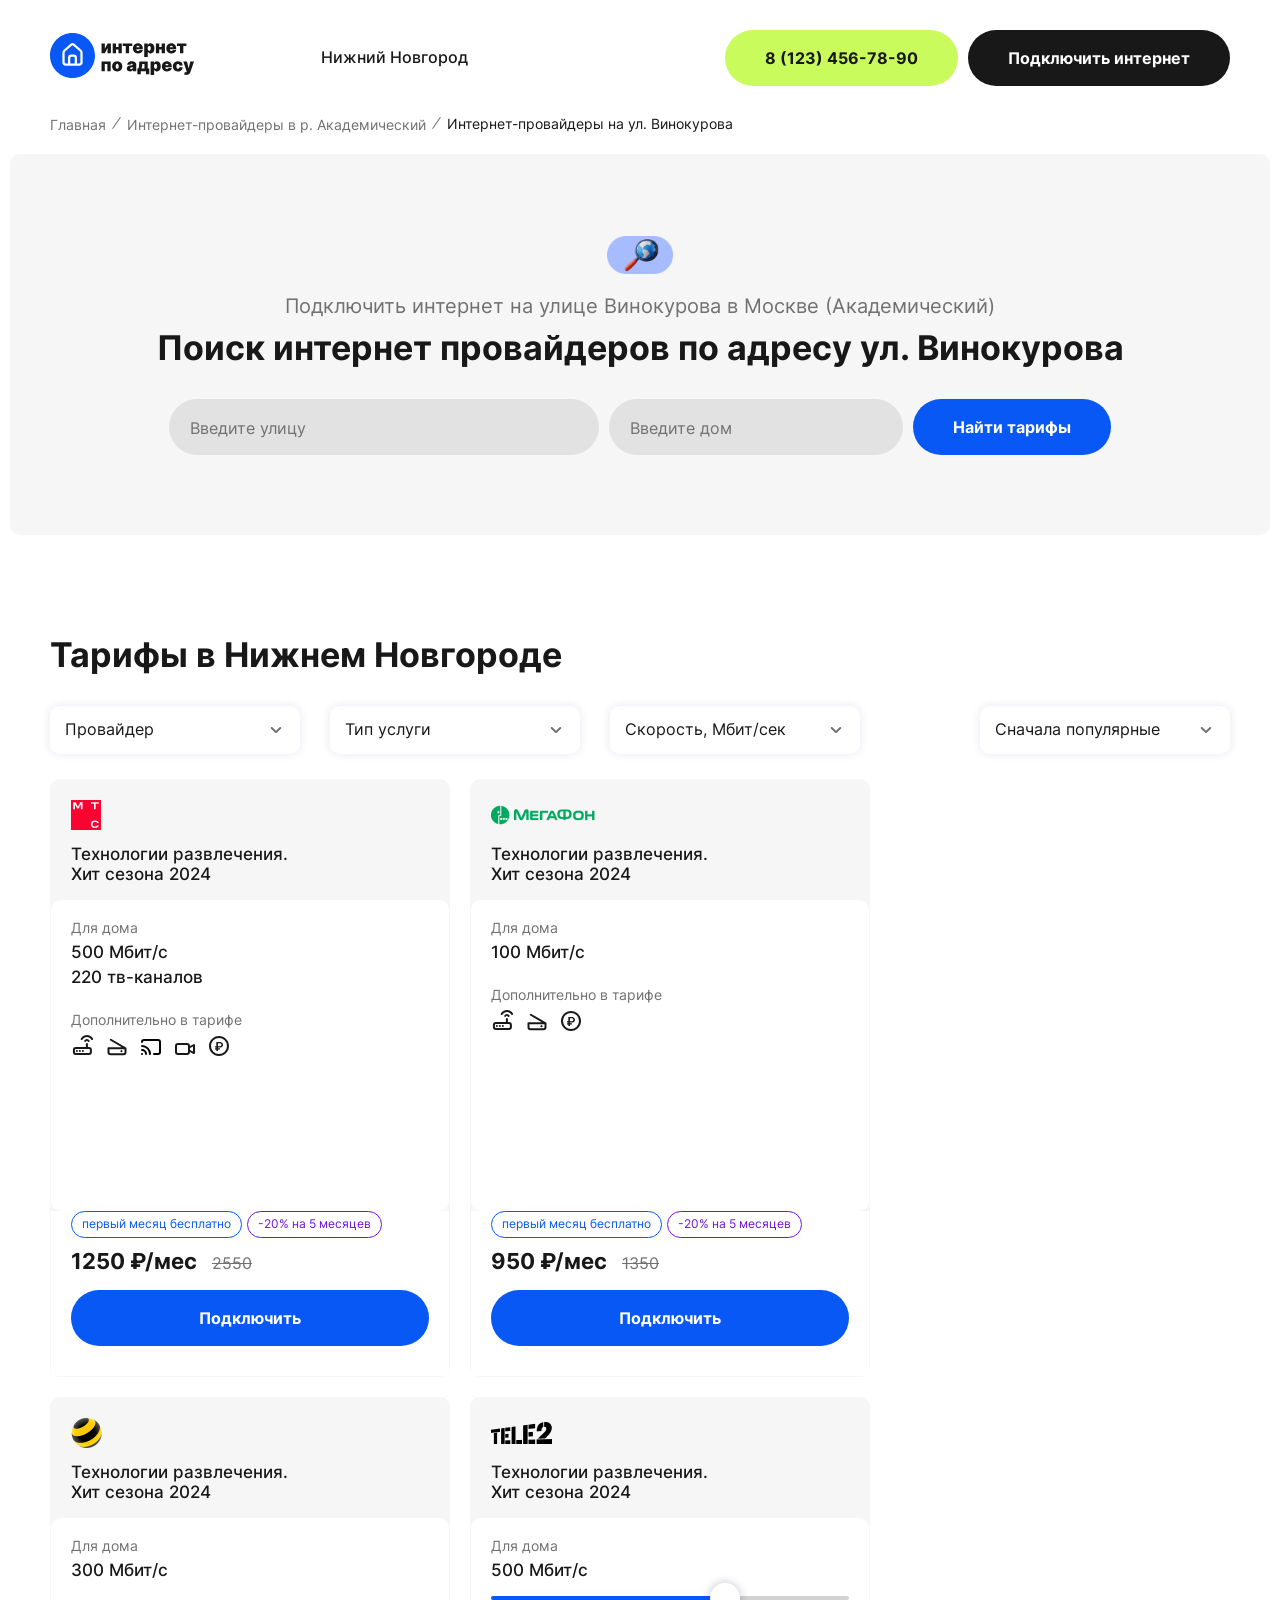
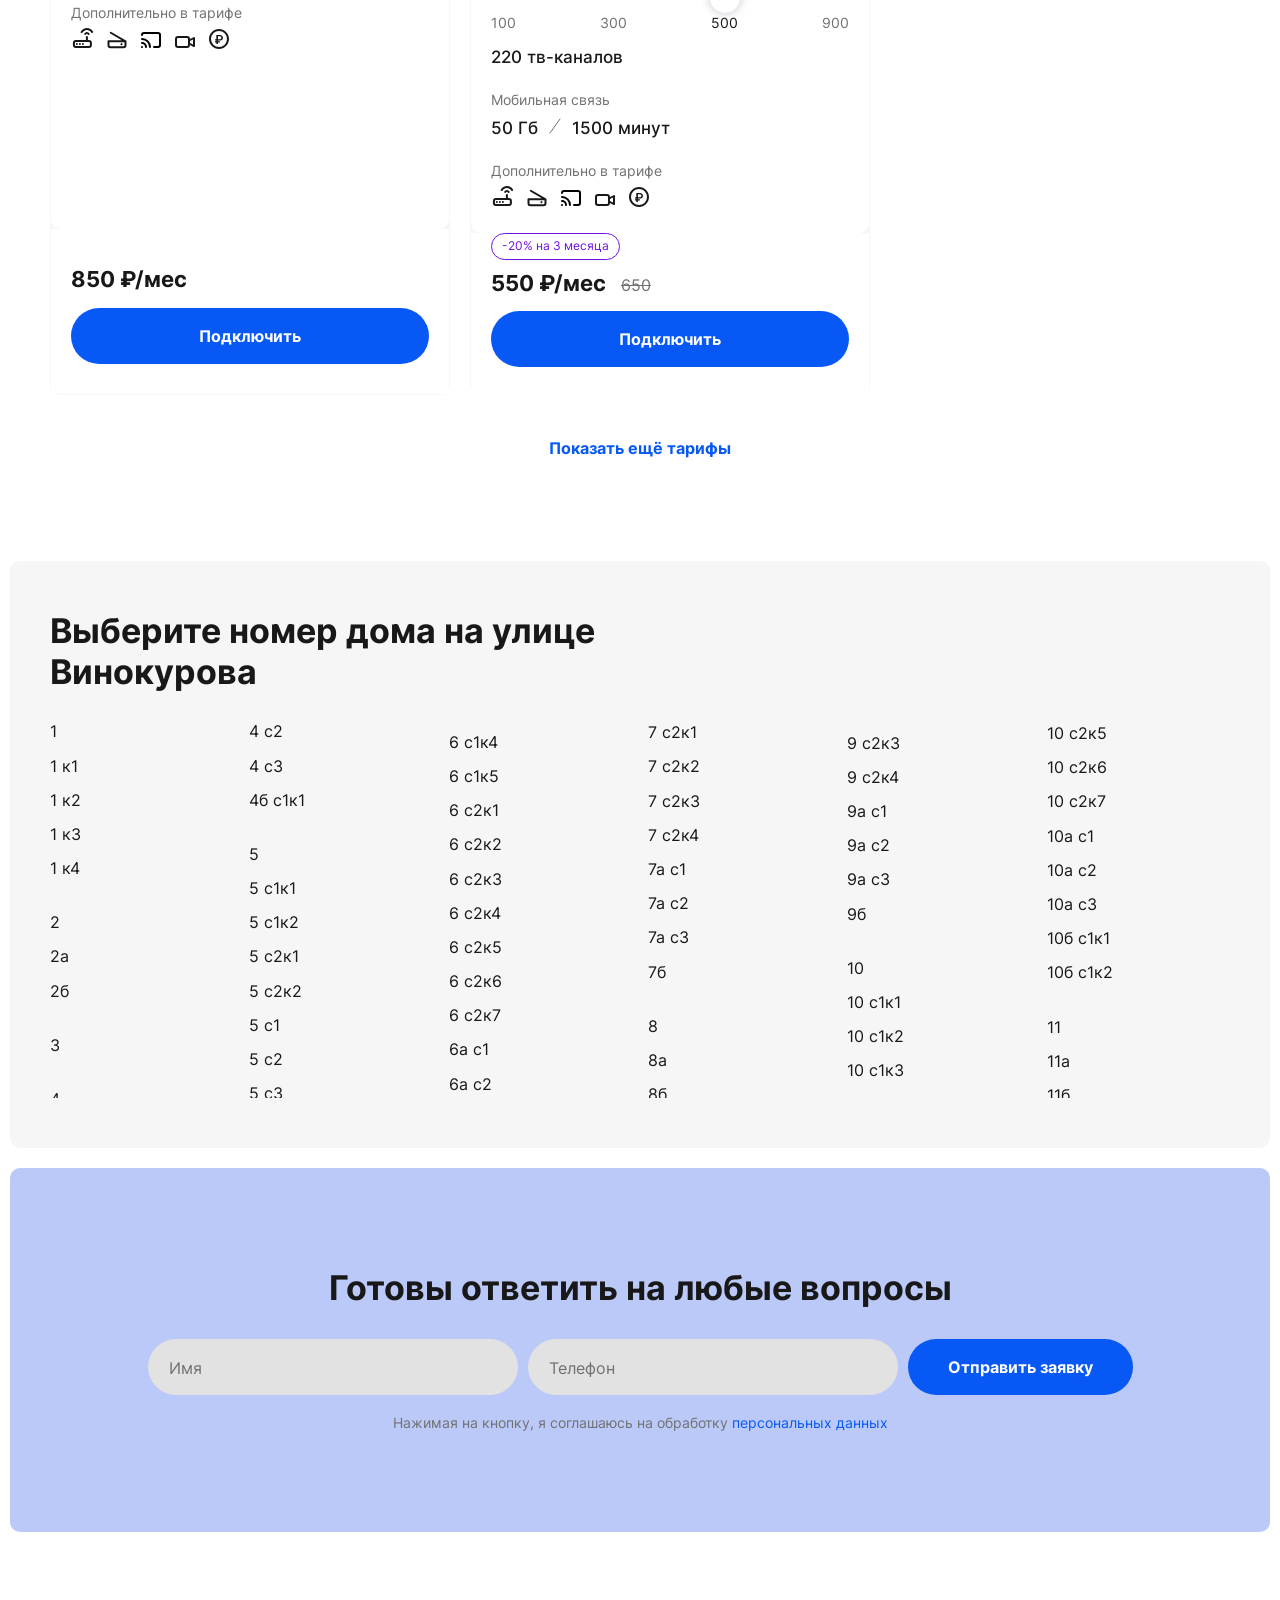
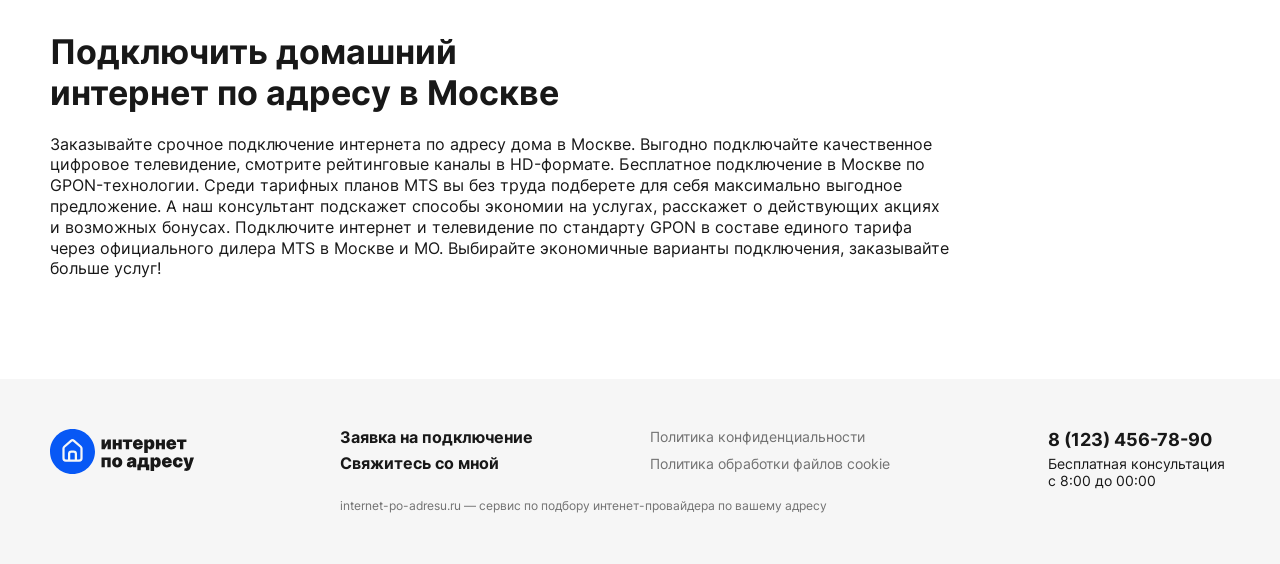
==== commit e7b7ba4b: "123" ====
--- a/streets.html
+++ b/streets.html
@@ -68,7 +68,6 @@
         <li class="crumb current">Интернет-провайдеры на ул. Винокурова</li>
       </ul>
     </section>
-
     <!-- main form -->
     <section class="container bg-gray-50 block br-10 main-form streets">
       <img class="top-search" src="./images/loupe.png" />
